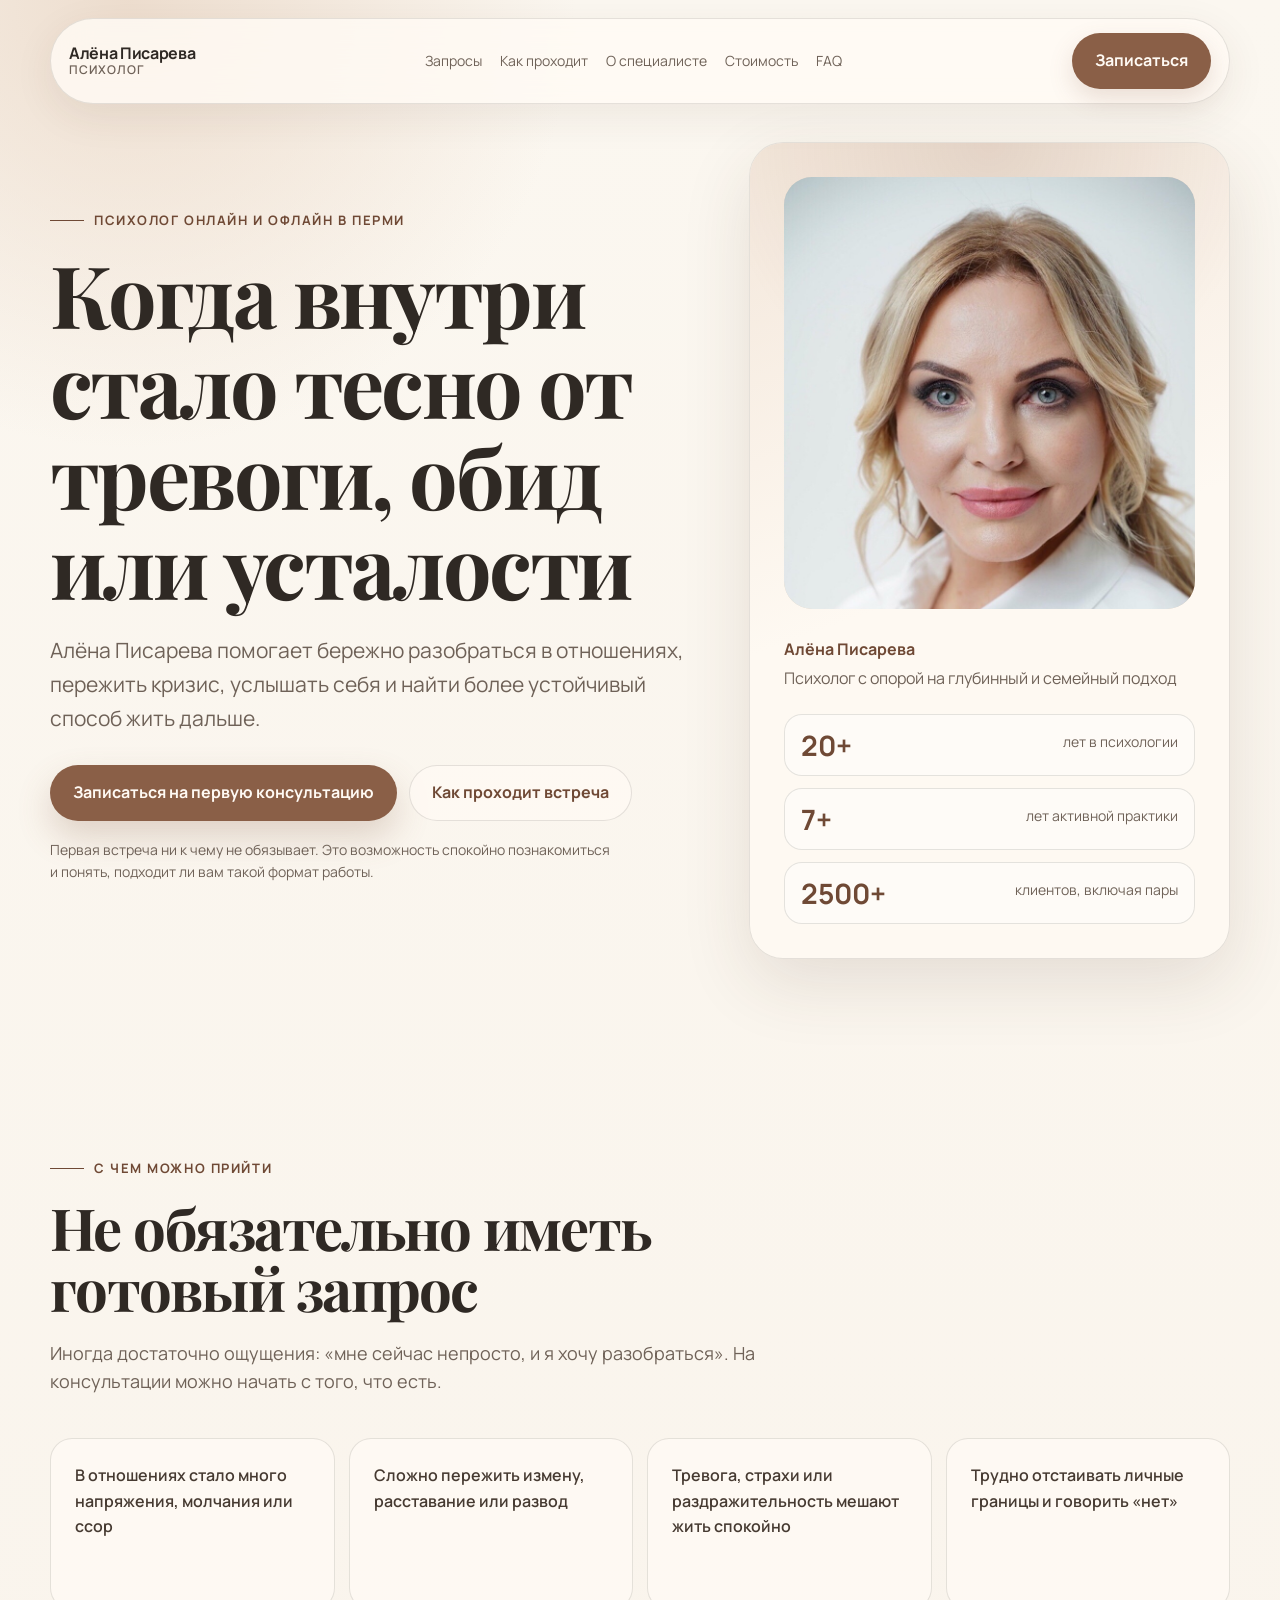
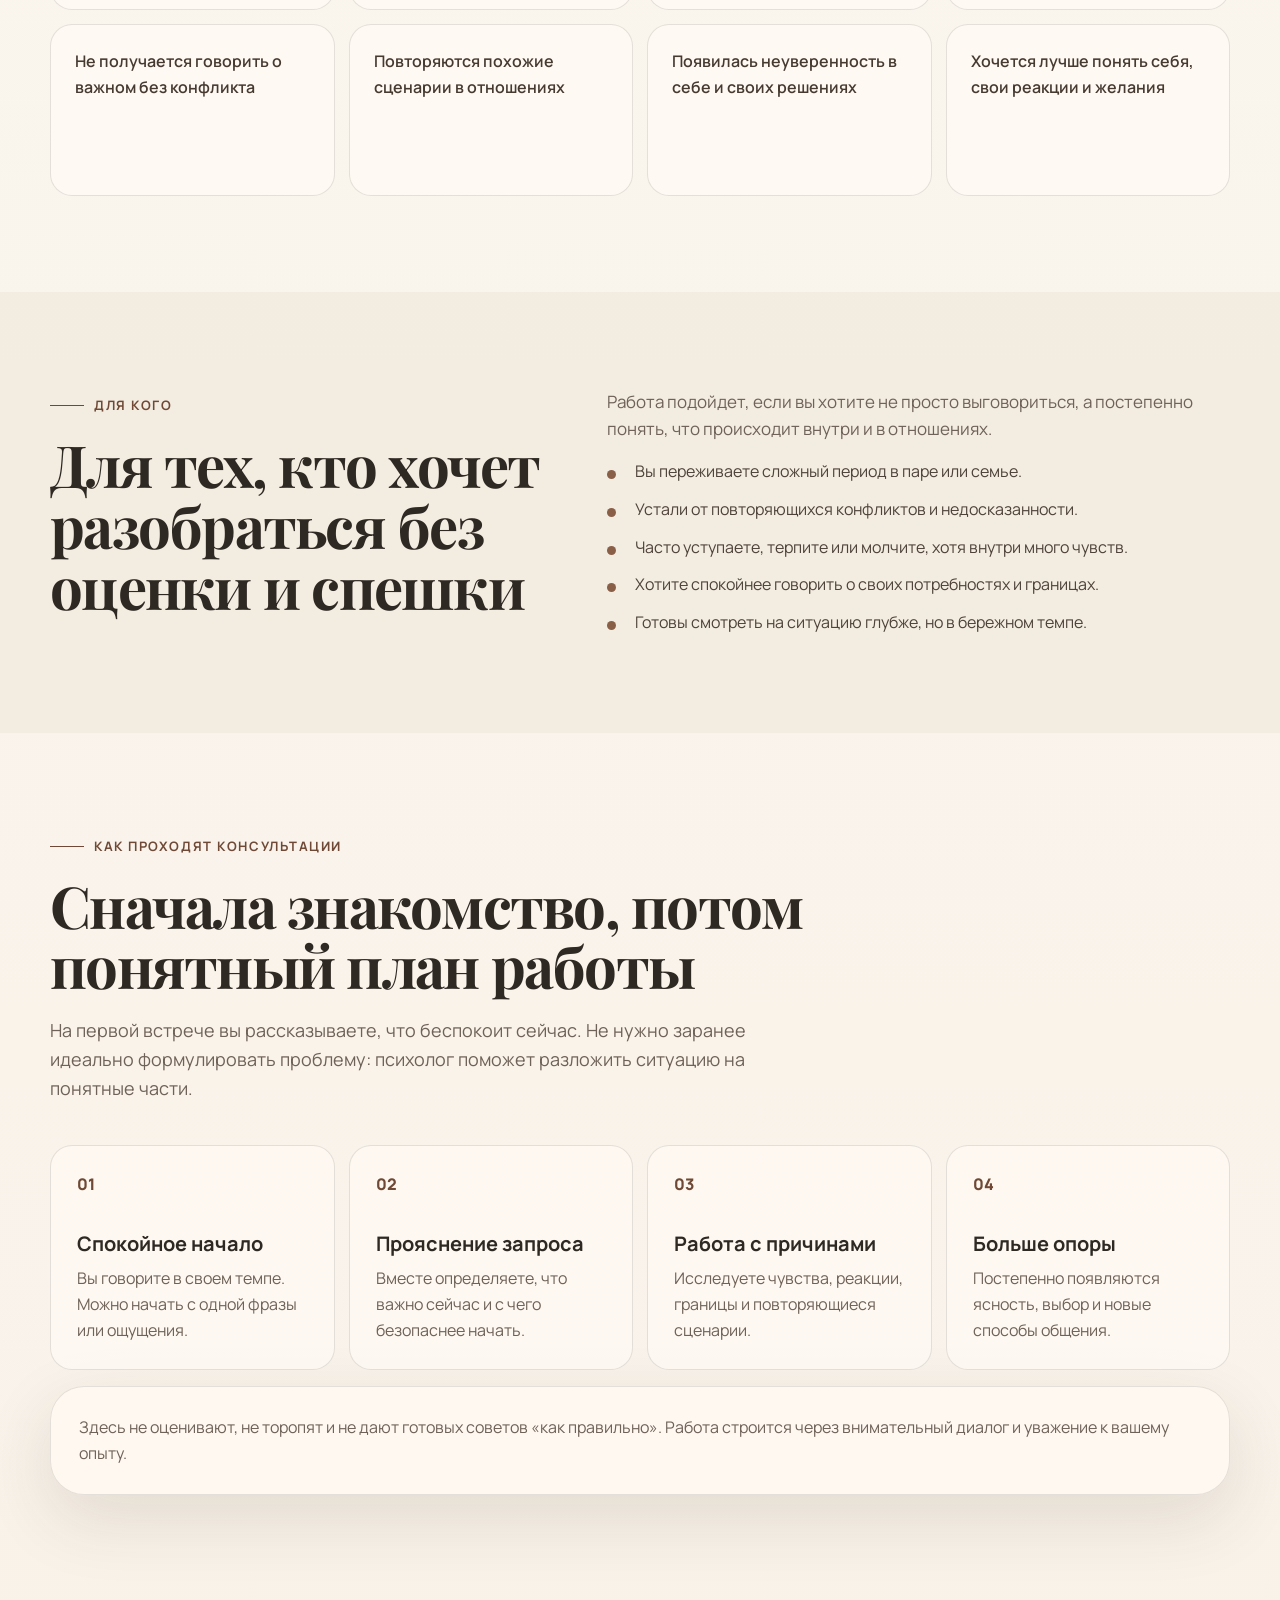
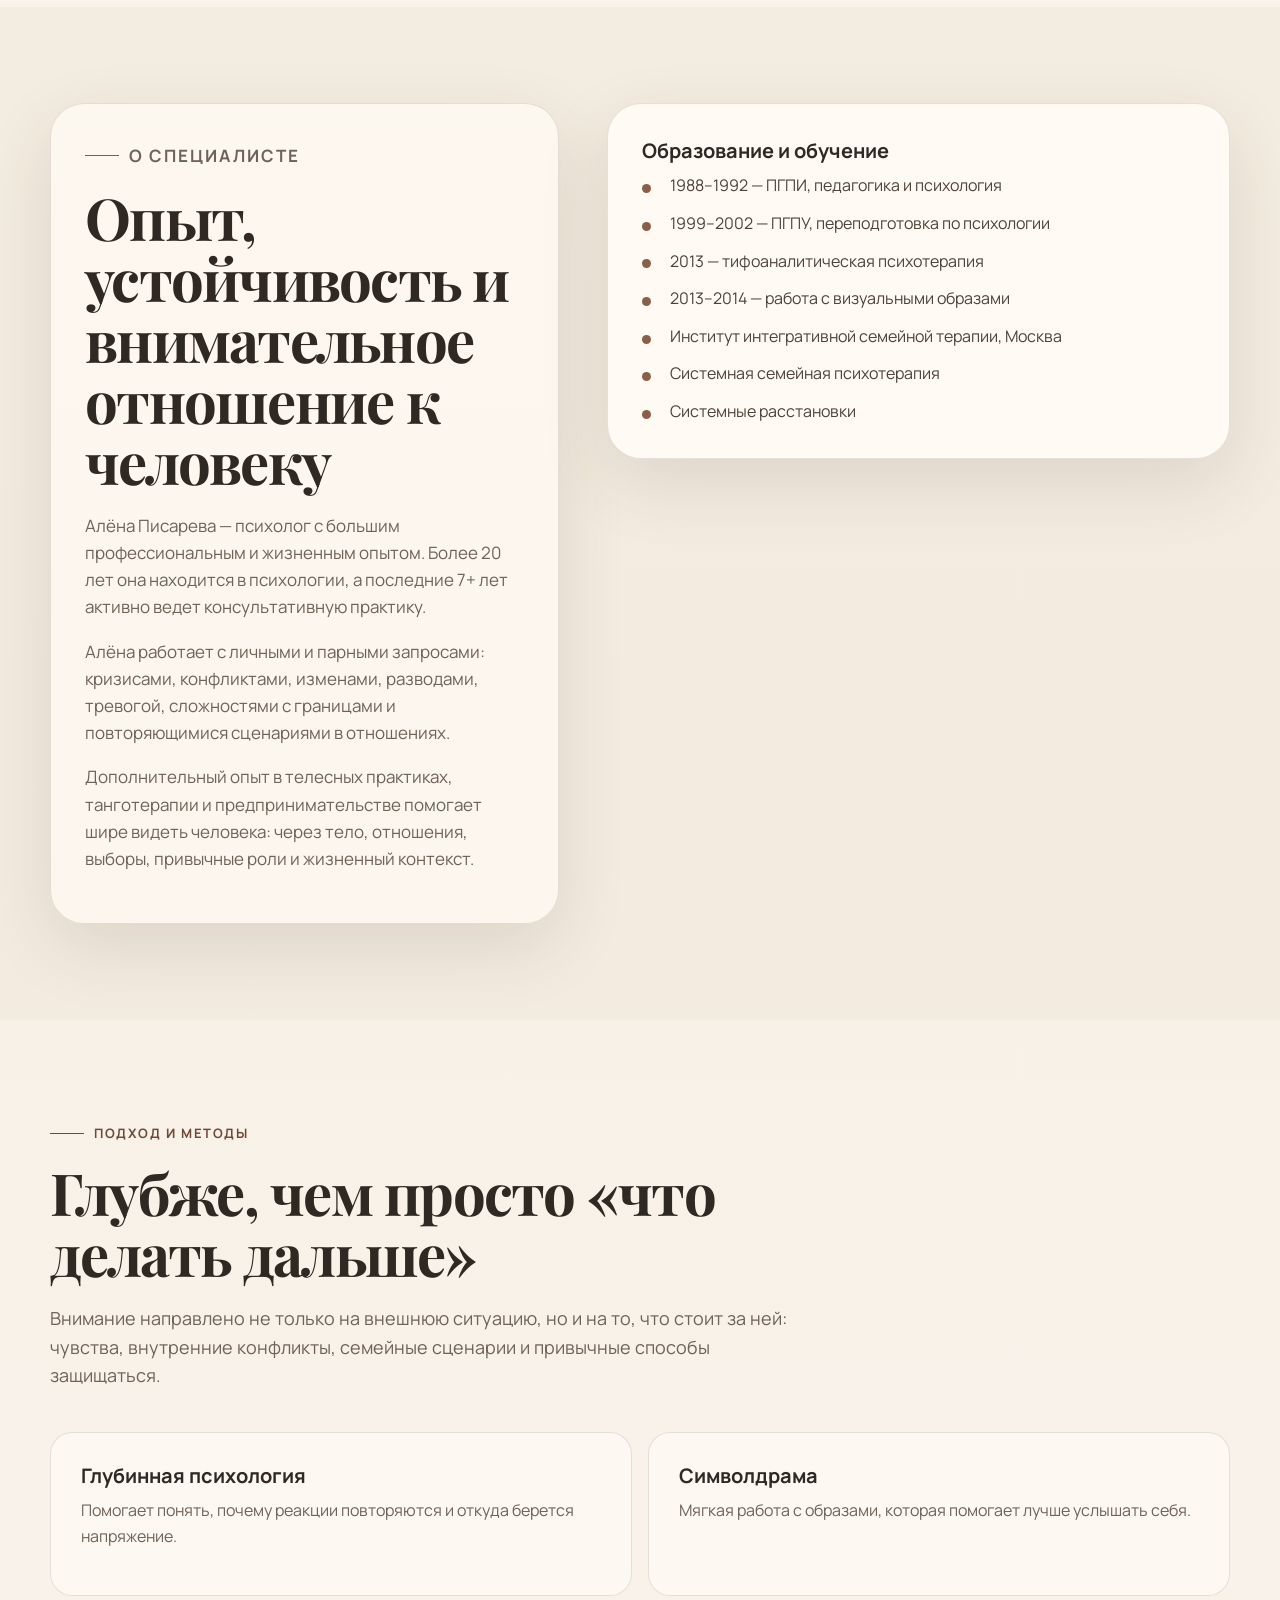
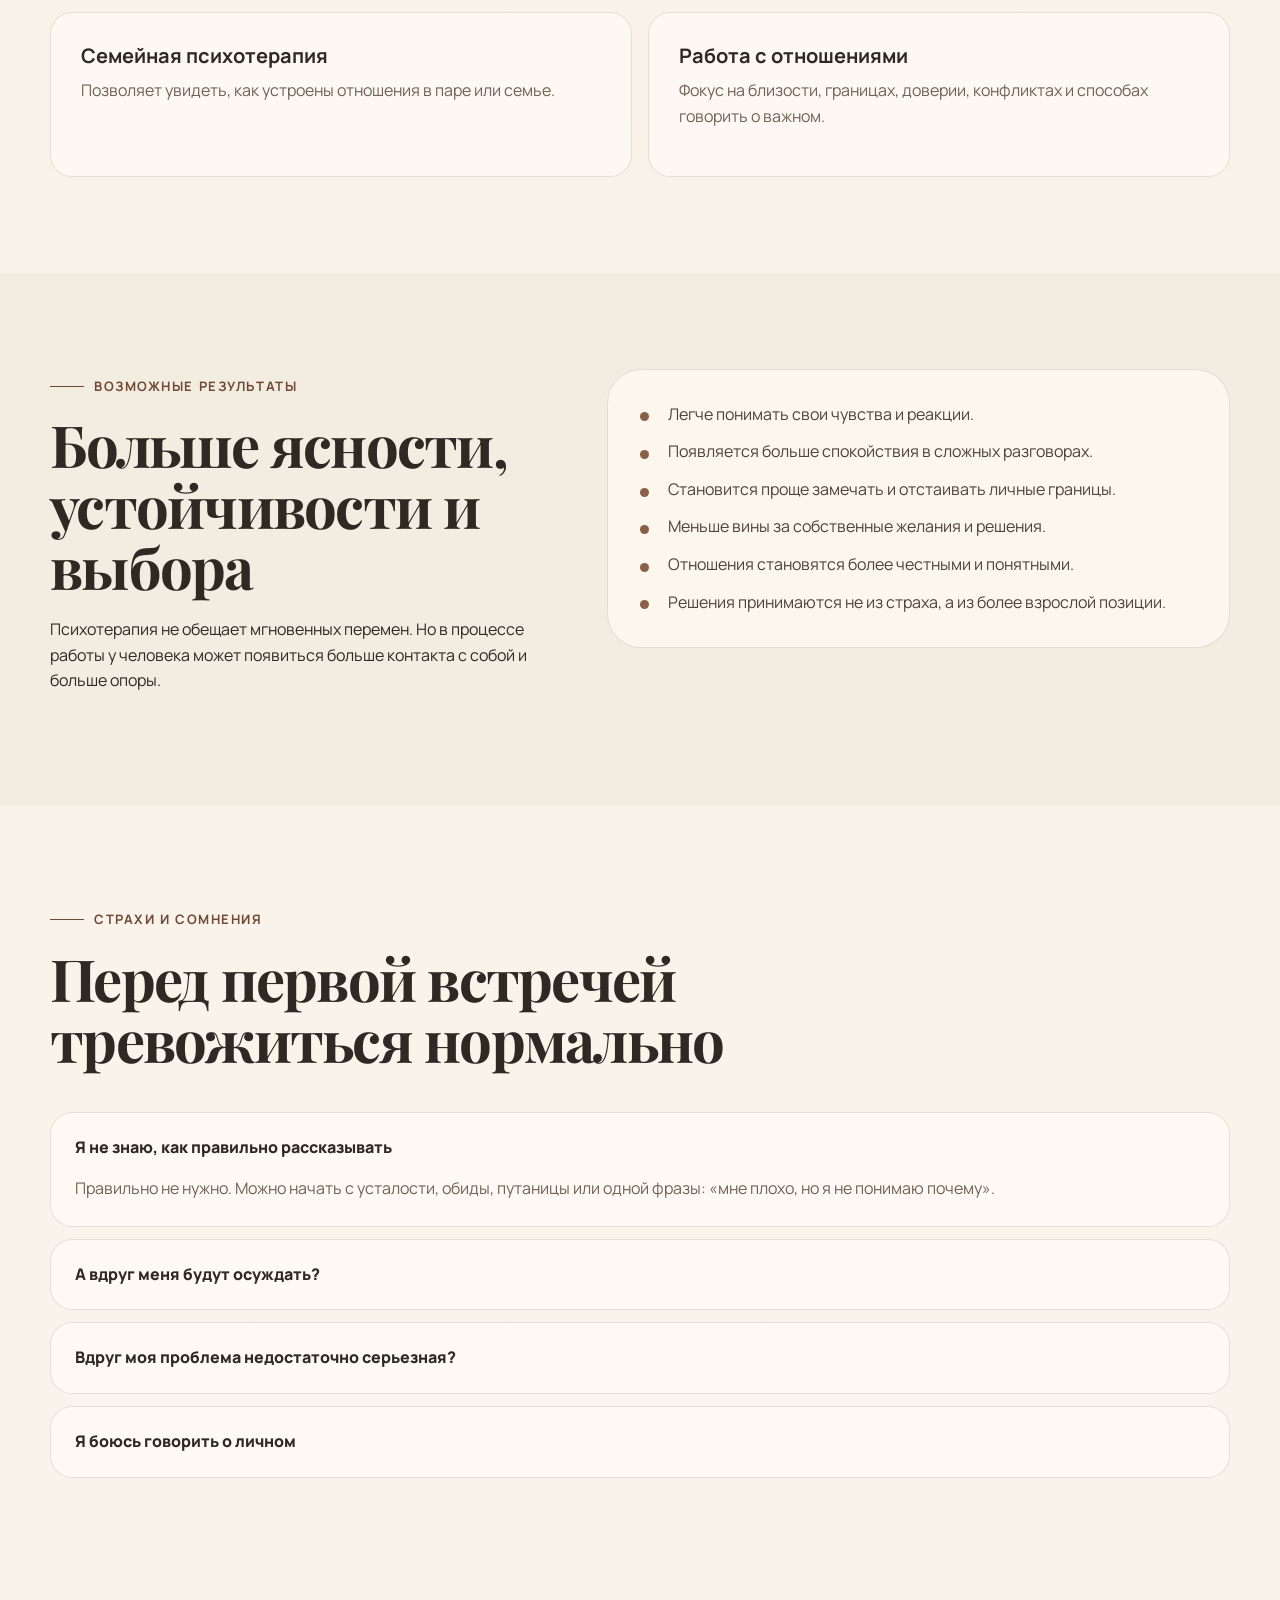
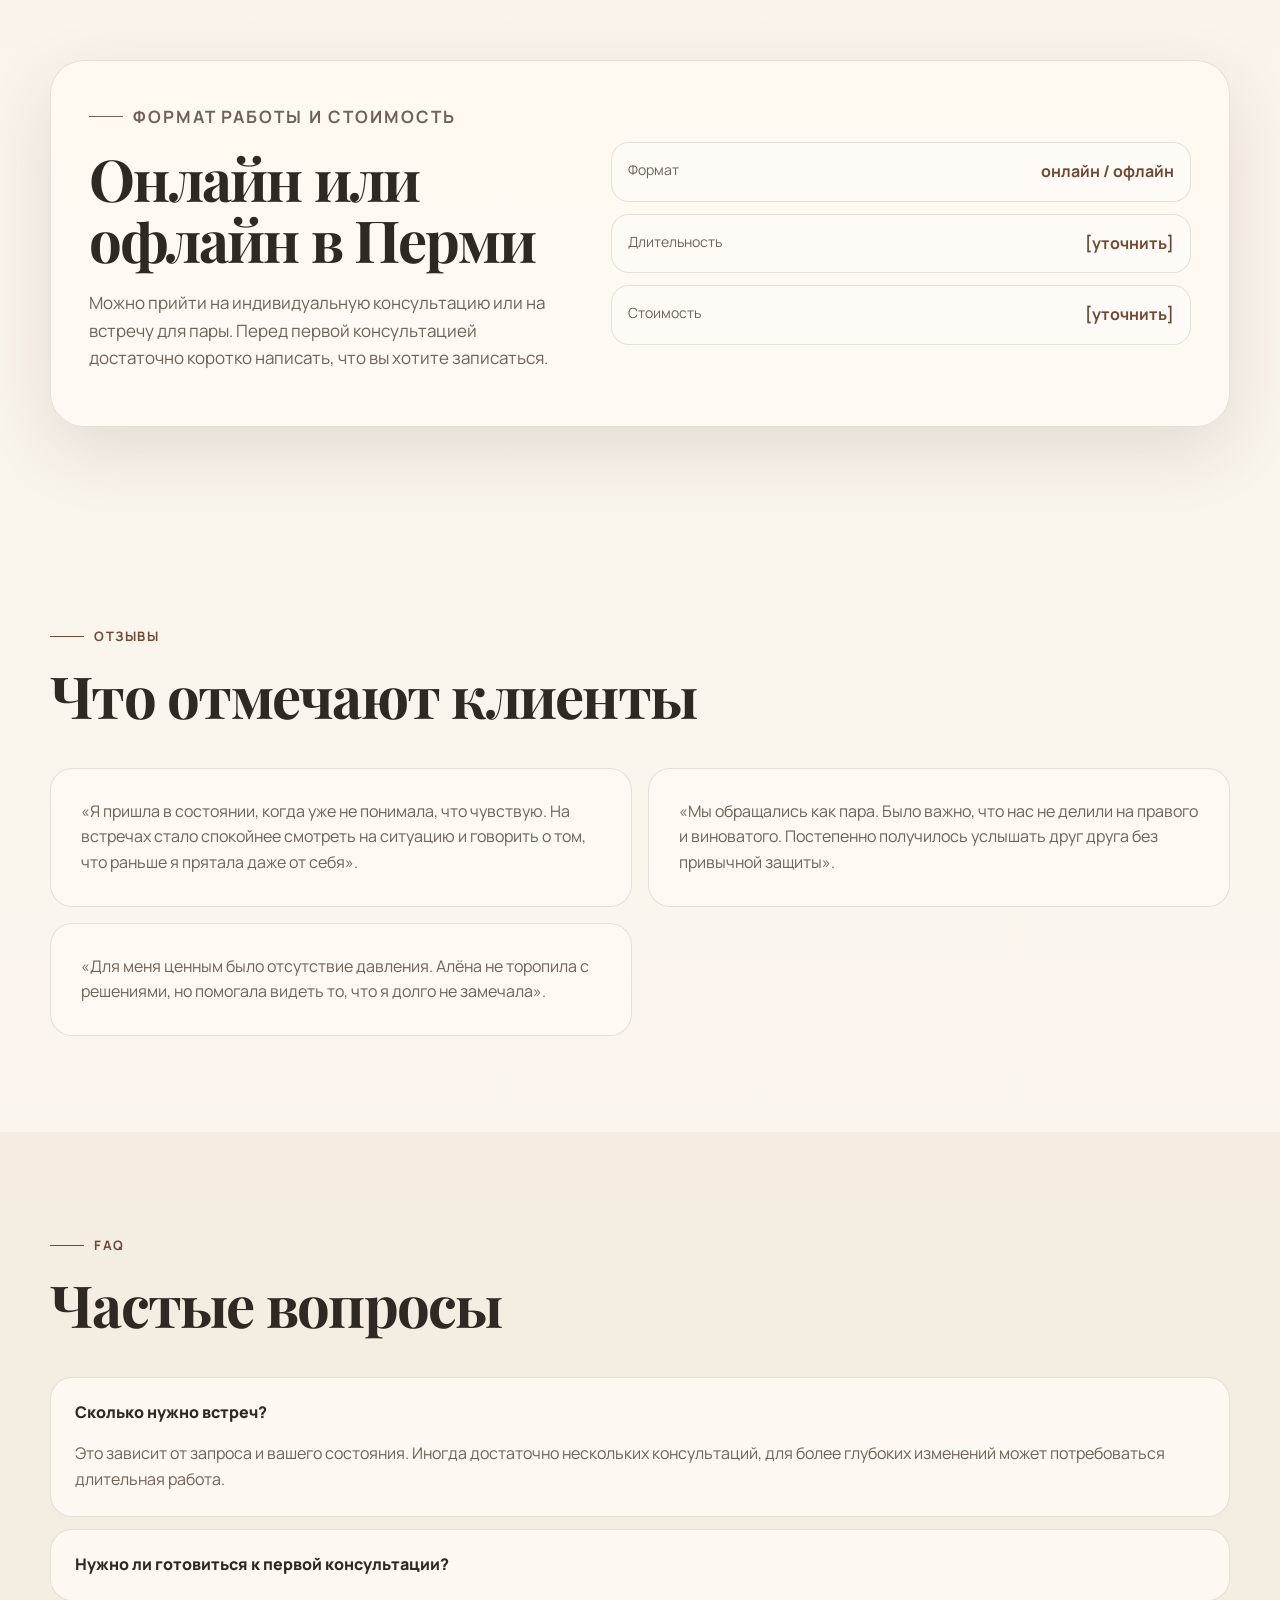
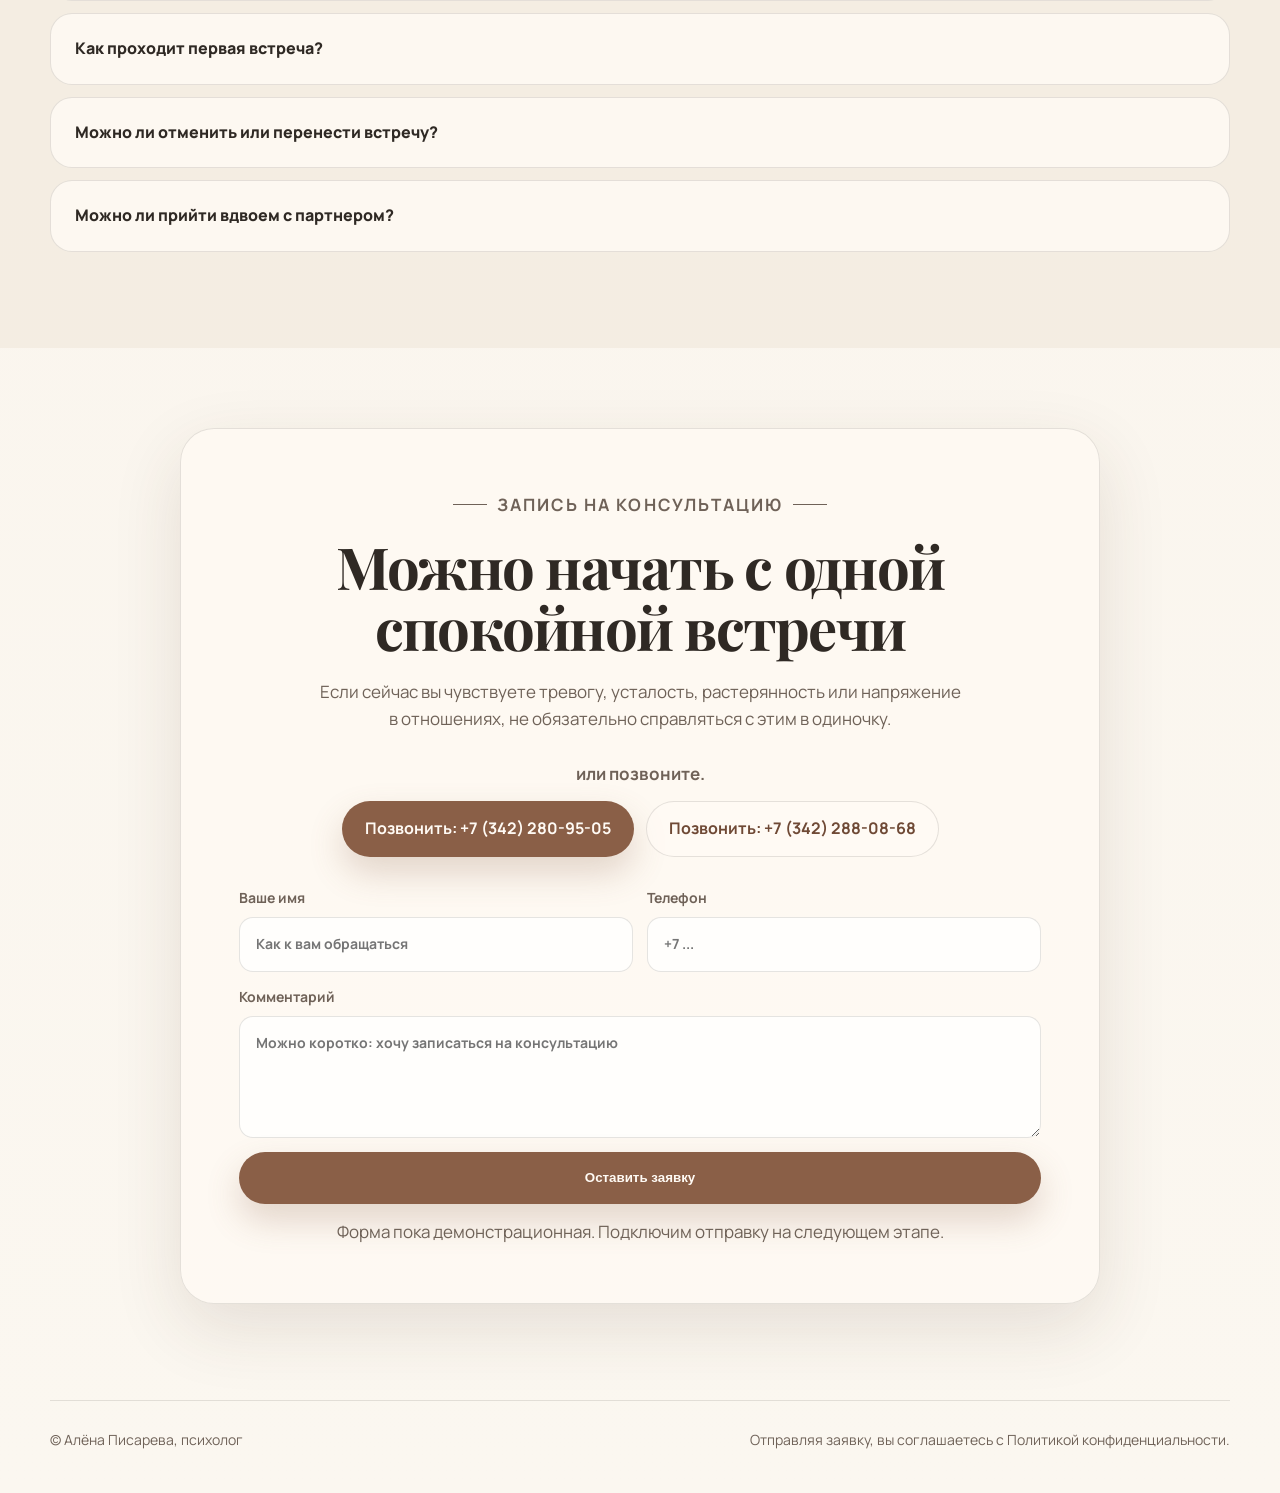
==== index.html @ 6ced77f7 "Вторая итерация сайта Добавлено фото, и скроллинг под хедером" ====
<!DOCTYPE html>
<html lang="ru">
<head>
  <meta charset="UTF-8" />
  <meta name="viewport" content="width=device-width, initial-scale=1.0" />
  <title>Психолог Алёна Писарева | Консультации онлайн и в Перми</title>
  <meta
    name="description"
    content="Психолог Алёна Писарева. Бережная работа с отношениями, тревогой, кризисами, границами и внутренними конфликтами. Онлайн и офлайн в Перми."
  />
  <link rel="preconnect" href="https://fonts.googleapis.com" />
  <link rel="preconnect" href="https://fonts.gstatic.com" crossorigin />
  <link
    href="https://fonts.googleapis.com/css2?family=Manrope:wght@400;500;600;700&family=Playfair+Display:wght@600;700&display=swap"
    rel="stylesheet"
  />
  <link rel="stylesheet" href="styles.css" />
</head>
<body>
  <header class="site-header">
    <a class="logo" href="#top" aria-label="На главный экран">
      <span>Алёна Писарева</span>
      <small>психолог</small>
    </a>
    <nav class="nav" aria-label="Основная навигация">
      <a href="#requests">Запросы</a>
      <a href="#process">Как проходит</a>
      <a href="#about">О специалисте</a>
      <a href="#price">Стоимость</a>
      <a href="#faq">FAQ</a>
    </nav>
    <a class="button header-cta" href="#contact">Записаться</a>
  </header>

  <main id="top">
    <section class="hero section">
      <div class="hero-content">
        <p class="eyebrow">Психолог онлайн и офлайн в Перми</p>
        <h1>Когда внутри стало тесно от тревоги, обид или усталости</h1>
        <p class="hero-text">
          Алёна Писарева помогает бережно разобраться в отношениях, пережить
          кризис, услышать себя и найти более устойчивый способ жить дальше.
        </p>
        <div class="hero-actions">
          <a class="button button-primary" href="#contact">Записаться на первую консультацию</a>
          <a class="button button-secondary" href="#process">Как проходит встреча</a>
        </div>
        <p class="note">
          Первая встреча ни к чему не обязывает. Это возможность спокойно
          познакомиться и понять, подходит ли вам такой формат работы.
        </p>
      </div>

      <aside class="hero-card" aria-label="Опыт специалиста">
        <div class="portrait">
          <img src="Психолог Алёна Писарева 2.jpg" alt="Психолог Алёна Писарева" />
        </div>
        <p class="card-label">Алёна Писарева</p>
        <p class="card-title">Психолог с опорой на глубинный и семейный подход</p>
        <div class="stats">
          <div>
            <strong>20+</strong>
            <span>лет в психологии</span>
          </div>
          <div>
            <strong>7+</strong>
            <span>лет активной практики</span>
          </div>
          <div>
            <strong>2500+</strong>
            <span>клиентов, включая пары</span>
          </div>
        </div>
      </aside>
    </section>

    <section class="section" id="requests">
      <div class="section-heading">
        <p class="eyebrow">С чем можно прийти</p>
        <h2>Не обязательно иметь готовый запрос</h2>
        <p>
          Иногда достаточно ощущения: «мне сейчас непросто, и я хочу
          разобраться». На консультации можно начать с того, что есть.
        </p>
      </div>
      <div class="cards-grid">
        <article class="card">В отношениях стало много напряжения, молчания или ссор</article>
        <article class="card">Сложно пережить измену, расставание или развод</article>
        <article class="card">Тревога, страхи или раздражительность мешают жить спокойно</article>
        <article class="card">Трудно отстаивать личные границы и говорить «нет»</article>
        <article class="card">Не получается говорить о важном без конфликта</article>
        <article class="card">Повторяются похожие сценарии в отношениях</article>
        <article class="card">Появилась неуверенность в себе и своих решениях</article>
        <article class="card">Хочется лучше понять себя, свои реакции и желания</article>
      </div>
    </section>

    <section class="section muted" id="for-whom">
      <div class="split">
        <div>
          <p class="eyebrow">Для кого</p>
          <h2>Для тех, кто хочет разобраться без оценки и спешки</h2>
        </div>
        <div class="text-block">
          <p>
            Работа подойдет, если вы хотите не просто выговориться, а постепенно
            понять, что происходит внутри и в отношениях.
          </p>
          <ul class="check-list">
            <li>Вы переживаете сложный период в паре или семье.</li>
            <li>Устали от повторяющихся конфликтов и недосказанности.</li>
            <li>Часто уступаете, терпите или молчите, хотя внутри много чувств.</li>
            <li>Хотите спокойнее говорить о своих потребностях и границах.</li>
            <li>Готовы смотреть на ситуацию глубже, но в бережном темпе.</li>
          </ul>
        </div>
      </div>
    </section>

    <section class="section" id="process">
      <div class="section-heading">
        <p class="eyebrow">Как проходят консультации</p>
        <h2>Сначала знакомство, потом понятный план работы</h2>
        <p>
          На первой встрече вы рассказываете, что беспокоит сейчас. Не нужно
          заранее идеально формулировать проблему: психолог поможет разложить
          ситуацию на понятные части.
        </p>
      </div>
      <div class="steps">
        <article class="step">
          <span>01</span>
          <h3>Спокойное начало</h3>
          <p>Вы говорите в своем темпе. Можно начать с одной фразы или ощущения.</p>
        </article>
        <article class="step">
          <span>02</span>
          <h3>Прояснение запроса</h3>
          <p>Вместе определяете, что важно сейчас и с чего безопаснее начать.</p>
        </article>
        <article class="step">
          <span>03</span>
          <h3>Работа с причинами</h3>
          <p>Исследуете чувства, реакции, границы и повторяющиеся сценарии.</p>
        </article>
        <article class="step">
          <span>04</span>
          <h3>Больше опоры</h3>
          <p>Постепенно появляются ясность, выбор и новые способы общения.</p>
        </article>
      </div>
      <p class="soft-panel">
        Здесь не оценивают, не торопят и не дают готовых советов «как правильно».
        Работа строится через внимательный диалог и уважение к вашему опыту.
      </p>
    </section>

    <section class="section muted" id="about">
      <div class="about-layout">
        <div class="about-card">
          <p class="eyebrow">О специалисте</p>
          <h2>Опыт, устойчивость и внимательное отношение к человеку</h2>
          <p>
            Алёна Писарева — психолог с большим профессиональным и жизненным
            опытом. Более 20 лет она находится в психологии, а последние 7+
            лет активно ведет консультативную практику.
          </p>
          <p>
            Алёна работает с личными и парными запросами: кризисами,
            конфликтами, изменами, разводами, тревогой, сложностями с границами
            и повторяющимися сценариями в отношениях.
          </p>
          <p>
            Дополнительный опыт в телесных практиках, танготерапии и
            предпринимательстве помогает шире видеть человека: через тело,
            отношения, выборы, привычные роли и жизненный контекст.
          </p>
        </div>
        <div class="education-card">
          <h3>Образование и обучение</h3>
          <ul>
            <li>1988–1992 — ПГПИ, педагогика и психология</li>
            <li>1999–2002 — ПГПУ, переподготовка по психологии</li>
            <li>2013 — тифоаналитическая психотерапия</li>
            <li>2013–2014 — работа с визуальными образами</li>
            <li>Институт интегративной семейной терапии, Москва</li>
            <li>Системная семейная психотерапия</li>
            <li>Системные расстановки</li>
          </ul>
        </div>
      </div>
    </section>

    <section class="section" id="methods">
      <div class="section-heading">
        <p class="eyebrow">Подход и методы</p>
        <h2>Глубже, чем просто «что делать дальше»</h2>
        <p>
          Внимание направлено не только на внешнюю ситуацию, но и на то, что
          стоит за ней: чувства, внутренние конфликты, семейные сценарии и
          привычные способы защищаться.
        </p>
      </div>
      <div class="method-grid">
        <article>
          <h3>Глубинная психология</h3>
          <p>Помогает понять, почему реакции повторяются и откуда берется напряжение.</p>
        </article>
        <article>
          <h3>Символдрама</h3>
          <p>Мягкая работа с образами, которая помогает лучше услышать себя.</p>
        </article>
        <article>
          <h3>Семейная психотерапия</h3>
          <p>Позволяет увидеть, как устроены отношения в паре или семье.</p>
        </article>
        <article>
          <h3>Работа с отношениями</h3>
          <p>Фокус на близости, границах, доверии, конфликтах и способах говорить о важном.</p>
        </article>
      </div>
    </section>

    <section class="section muted" id="results">
      <div class="split">
        <div>
          <p class="eyebrow">Возможные результаты</p>
          <h2>Больше ясности, устойчивости и выбора</h2>
          <p>
            Психотерапия не обещает мгновенных перемен. Но в процессе работы
            у человека может появиться больше контакта с собой и больше опоры.
          </p>
        </div>
        <ul class="result-list">
          <li>Легче понимать свои чувства и реакции.</li>
          <li>Появляется больше спокойствия в сложных разговорах.</li>
          <li>Становится проще замечать и отстаивать личные границы.</li>
          <li>Меньше вины за собственные желания и решения.</li>
          <li>Отношения становятся более честными и понятными.</li>
          <li>Решения принимаются не из страха, а из более взрослой позиции.</li>
        </ul>
      </div>
    </section>

    <section class="section" id="doubts">
      <div class="section-heading">
        <p class="eyebrow">Страхи и сомнения</p>
        <h2>Перед первой встречей тревожиться нормально</h2>
      </div>
      <div class="accordion-list">
        <details open>
          <summary>Я не знаю, как правильно рассказывать</summary>
          <p>Правильно не нужно. Можно начать с усталости, обиды, путаницы или одной фразы: «мне плохо, но я не понимаю почему».</p>
        </details>
        <details>
          <summary>А вдруг меня будут осуждать?</summary>
          <p>Задача психолога — не оценивать, а помогать разобраться. Встреча строится в уважительном и бережном диалоге.</p>
        </details>
        <details>
          <summary>Вдруг моя проблема недостаточно серьезная?</summary>
          <p>Если вам тяжело, этого уже достаточно, чтобы обратиться за поддержкой.</p>
        </details>
        <details>
          <summary>Я боюсь говорить о личном</summary>
          <p>Вы сами выбираете темп и глубину разговора. Не нужно сразу раскрывать все.</p>
        </details>
      </div>
    </section>

    <section class="section price-section" id="price">
      <div class="price-card">
        <div>
          <p class="eyebrow">Формат работы и стоимость</p>
          <h2>Онлайн или офлайн в Перми</h2>
          <p>
            Можно прийти на индивидуальную консультацию или на встречу для пары.
            Перед первой консультацией достаточно коротко написать, что вы хотите
            записаться.
          </p>
        </div>
        <div class="price-info">
          <div>
            <span>Формат</span>
            <strong>онлайн / офлайн</strong>
          </div>
          <div>
            <span>Длительность</span>
            <strong>[уточнить]</strong>
          </div>
          <div>
            <span>Стоимость</span>
            <strong>[уточнить]</strong>
          </div>
        </div>
      </div>
    </section>

    <section class="section" id="reviews">
      <div class="section-heading">
        <p class="eyebrow">Отзывы</p>
        <h2>Что отмечают клиенты</h2>
      </div>
      <div class="reviews-grid">
        <blockquote>
          «Я пришла в состоянии, когда уже не понимала, что чувствую. На встречах стало спокойнее смотреть на ситуацию и говорить о том, что раньше я прятала даже от себя».
        </blockquote>
        <blockquote>
          «Мы обращались как пара. Было важно, что нас не делили на правого и виноватого. Постепенно получилось услышать друг друга без привычной защиты».
        </blockquote>
        <blockquote>
          «Для меня ценным было отсутствие давления. Алёна не торопила с решениями, но помогала видеть то, что я долго не замечала».
        </blockquote>
      </div>
    </section>

    <section class="section muted" id="faq">
      <div class="section-heading">
        <p class="eyebrow">FAQ</p>
        <h2>Частые вопросы</h2>
      </div>
      <div class="accordion-list">
        <details open>
          <summary>Сколько нужно встреч?</summary>
          <p>Это зависит от запроса и вашего состояния. Иногда достаточно нескольких консультаций, для более глубоких изменений может потребоваться длительная работа.</p>
        </details>
        <details>
          <summary>Нужно ли готовиться к первой консультации?</summary>
          <p>Нет. Можно прийти без четкого плана. Если хочется, заранее запишите, что вас беспокоит и какой вопрос кажется самым важным.</p>
        </details>
        <details>
          <summary>Как проходит первая встреча?</summary>
          <p>Вы знакомитесь со специалистом, рассказываете о ситуации, задаете вопросы и вместе определяете возможное направление работы.</p>
        </details>
        <details>
          <summary>Можно ли отменить или перенести встречу?</summary>
          <p>Да, условия переноса лучше уточнить при записи.</p>
        </details>
        <details>
          <summary>Можно ли прийти вдвоем с партнером?</summary>
          <p>Да, Алёна работает с парами, в том числе с кризисами, конфликтами, изменами и сложными периодами в отношениях.</p>
        </details>
      </div>
    </section>

    <section class="section final-section" id="contact">
      <div class="final-card">
        <p class="eyebrow">Запись на консультацию</p>
        <h2>Можно начать с одной спокойной встречи</h2>
        <p>
          Если сейчас вы чувствуете тревогу, усталость, растерянность или
          напряжение в отношениях, не обязательно справляться с этим в одиночку.
        </p>
        <p class="contact-call-text">или позвоните.</p>
        <div class="contact-actions">
          <a class="button button-primary" href="tel:+73422809505">Позвонить: +7 (342) 280-95-05</a>
          <a class="button button-secondary" href="tel:+73422880868">Позвонить: +7 (342) 288-08-68</a>
        </div>
        <form class="lead-form" action="#" method="post">
          <label>
            Ваше имя
            <input type="text" name="name" placeholder="Как к вам обращаться" />
          </label>
          <label>
            Телефон
            <input type="tel" name="phone" placeholder="+7 ..." />
          </label>
          <label>
            Комментарий
            <textarea name="message" rows="4" placeholder="Можно коротко: хочу записаться на консультацию"></textarea>
          </label>
          <button class="button button-primary" type="submit">Оставить заявку</button>
          <p class="form-note">Форма пока демонстрационная. Подключим отправку на следующем этапе.</p>
        </form>
      </div>
    </section>
  </main>

  <footer class="footer">
    <p>© Алёна Писарева, психолог</p>
    <p>Отправляя заявку, вы соглашаетесь с Политикой конфиденциальности.</p>
  </footer>
</body>
</html>
---- styles.css ----
:root {
  --bg: #fbf7f0;
  --bg-soft: #f1e8dc;
  --text: #2f2924;
  --muted: #6f6258;
  --accent: #8a5f47;
  --accent-dark: #6f4935;
  --accent-soft: #ead7c6;
  --card: #fffaf4;
  --line: rgba(47, 41, 36, 0.12);
  --shadow: 0 24px 70px rgba(71, 48, 32, 0.12);
  --radius-lg: 34px;
  --radius-md: 22px;
  --radius-sm: 14px;
}

* {
  box-sizing: border-box;
}

html {
  scroll-behavior: smooth;
  scroll-padding-top: 116px;
}

body {
  margin: 0;
  color: var(--text);
  background:
    radial-gradient(circle at 10% 0%, rgba(234, 215, 198, 0.8), transparent 28rem),
    linear-gradient(180deg, #fbf7f0 0%, #f8f1e8 42%, #fbf7f0 100%);
  font-family: "Manrope", Arial, sans-serif;
  line-height: 1.6;
}

main {
  padding-top: 108px;
}

a {
  color: inherit;
  text-decoration: none;
}

p,
h1,
h2,
h3 {
  margin-top: 0;
}

h1,
h2 {
  font-family: "Playfair Display", Georgia, serif;
  line-height: 1.05;
  letter-spacing: -0.03em;
}

h1 {
  max-width: 760px;
  margin-bottom: 24px;
  font-size: clamp(44px, 7vw, 86px);
}

h2 {
  margin-bottom: 20px;
  font-size: clamp(34px, 4.8vw, 58px);
}

h3 {
  margin-bottom: 10px;
  font-size: 20px;
  line-height: 1.25;
}

ul {
  margin: 0;
  padding: 0;
}

.site-header {
  position: fixed;
  top: 18px;
  left: 50%;
  transform: translateX(-50%);
  z-index: 20;
  display: flex;
  align-items: center;
  justify-content: space-between;
  gap: 24px;
  width: min(1180px, calc(100% - 40px));
  padding: 14px 18px;
  border: 1px solid var(--line);
  border-radius: 999px;
  background: rgba(255, 250, 244, 0.82);
  box-shadow: 0 12px 40px rgba(71, 48, 32, 0.08);
  backdrop-filter: blur(18px);
}

.logo {
  display: grid;
  gap: 2px;
  font-weight: 700;
  line-height: 1.05;
  letter-spacing: -0.02em;
}

.logo small {
  color: var(--muted);
  font-size: 12px;
  font-weight: 600;
  letter-spacing: 0.08em;
  text-transform: uppercase;
}

.nav {
  display: flex;
  align-items: center;
  gap: 18px;
  color: var(--muted);
  font-size: 14px;
}

.nav a,
.header-phone {
  transition: color 0.2s ease;
}

.nav a:hover,
.header-phone:hover {
  color: var(--accent-dark);
}

.header-phone {
  color: var(--accent-dark);
  font-weight: 700;
  white-space: nowrap;
}

.header-cta {
  min-height: 44px;
  padding: 10px 18px;
  color: #fffaf4;
  background: var(--accent);
  box-shadow: 0 10px 24px rgba(138, 95, 71, 0.18);
  white-space: nowrap;
}

.header-cta:hover {
  background: var(--accent-dark);
}

.section {
  width: min(1180px, calc(100% - 40px));
  margin: 0 auto;
  padding: 96px 0;
}

.hero {
  display: grid;
  grid-template-columns: minmax(0, 1.15fr) minmax(320px, 0.85fr);
  align-items: center;
  gap: 48px;
  min-height: calc(100svh - 108px);
  padding-top: 34px;
}

.eyebrow {
  display: inline-flex;
  align-items: center;
  gap: 10px;
  margin-bottom: 18px;
  color: var(--accent-dark);
  font-size: 13px;
  font-weight: 700;
  letter-spacing: 0.12em;
  text-transform: uppercase;
}

.eyebrow::before {
  content: "";
  width: 34px;
  height: 1px;
  background: currentColor;
}

.hero-text {
  max-width: 660px;
  margin-bottom: 30px;
  color: var(--muted);
  font-size: 21px;
}

.hero-actions,
.contact-actions {
  display: flex;
  flex-wrap: wrap;
  gap: 12px;
  margin-bottom: 18px;
}

.button {
  display: inline-flex;
  align-items: center;
  justify-content: center;
  min-height: 52px;
  padding: 14px 22px;
  border: 1px solid transparent;
  border-radius: 999px;
  font-weight: 700;
  transition: transform 0.2s ease, box-shadow 0.2s ease, background 0.2s ease;
}

.button:hover {
  transform: translateY(-2px);
}

.button-primary {
  color: #fffaf4;
  background: var(--accent);
  box-shadow: 0 16px 34px rgba(138, 95, 71, 0.24);
}

.button-primary:hover {
  background: var(--accent-dark);
}

.button-secondary {
  color: var(--accent-dark);
  border-color: var(--line);
  background: rgba(255, 250, 244, 0.72);
}

.note {
  max-width: 560px;
  color: var(--muted);
  font-size: 14px;
}

.hero-card,
.about-card,
.education-card,
.price-card,
.final-card,
.soft-panel {
  border: 1px solid var(--line);
  border-radius: var(--radius-lg);
  background: rgba(255, 250, 244, 0.76);
  box-shadow: var(--shadow);
}

.hero-card {
  position: relative;
  overflow: hidden;
  padding: 34px;
}

.hero-card::before {
  content: "";
  position: absolute;
  inset: 0;
  background:
    radial-gradient(circle at 50% 0%, rgba(138, 95, 71, 0.16), transparent 17rem),
    linear-gradient(160deg, rgba(234, 215, 198, 0.55), transparent 52%);
  pointer-events: none;
}

.hero-card > * {
  position: relative;
}

.portrait {
  width: 100%;
  aspect-ratio: 1 / 1.05;
  margin-bottom: 28px;
  border-radius: 28px;
  overflow: hidden;
  background: var(--accent-soft);
}

.portrait img {
  display: block;
  width: 100%;
  height: 100%;
  object-fit: cover;
  object-position: center top;
}

.card-label {
  margin-bottom: 4px;
  color: var(--accent-dark);
  font-weight: 700;
}

.card-title {
  margin-bottom: 22px;
  color: var(--muted);
}

.stats {
  display: grid;
  gap: 12px;
}

.stats div,
.price-info div {
  display: flex;
  justify-content: space-between;
  gap: 16px;
  padding: 16px;
  border: 1px solid var(--line);
  border-radius: 18px;
  background: rgba(255, 255, 255, 0.42);
}

.stats strong {
  color: var(--accent-dark);
  font-size: 28px;
  line-height: 1;
}

.stats span,
.price-info span {
  color: var(--muted);
  font-size: 14px;
}

.section-heading {
  max-width: 760px;
  margin-bottom: 42px;
}

.section-heading p:not(.eyebrow) {
  color: var(--muted);
  font-size: 18px;
}

.cards-grid {
  display: grid;
  grid-template-columns: repeat(4, 1fr);
  gap: 14px;
}

.card {
  min-height: 172px;
  padding: 24px;
  border: 1px solid var(--line);
  border-radius: var(--radius-md);
  background: rgba(255, 250, 244, 0.8);
  color: #463a31;
  font-weight: 600;
}

.muted {
  width: 100%;
  padding-right: max(20px, calc((100% - 1180px) / 2));
  padding-left: max(20px, calc((100% - 1180px) / 2));
  background: rgba(241, 232, 220, 0.62);
}

.split,
.about-layout,
.price-card {
  display: grid;
  grid-template-columns: 0.9fr 1.1fr;
  gap: 48px;
  align-items: start;
}

.text-block p,
.about-card p,
.price-card p,
.final-card p {
  color: var(--muted);
  font-size: 17px;
}

.check-list,
.result-list,
.education-card ul {
  display: grid;
  gap: 12px;
  list-style: none;
}

.check-list li,
.result-list li,
.education-card li {
  position: relative;
  padding-left: 28px;
  color: #4e433a;
}

.check-list li::before,
.result-list li::before,
.education-card li::before {
  content: "";
  position: absolute;
  top: 0.68em;
  left: 0;
  width: 9px;
  height: 9px;
  border-radius: 50%;
  background: var(--accent);
}

.steps {
  display: grid;
  grid-template-columns: repeat(4, 1fr);
  gap: 14px;
}

.step {
  padding: 26px;
  border: 1px solid var(--line);
  border-radius: var(--radius-md);
  background: rgba(255, 250, 244, 0.72);
}

.step span {
  display: inline-block;
  margin-bottom: 34px;
  color: var(--accent-dark);
  font-weight: 800;
}

.step p {
  margin-bottom: 0;
  color: var(--muted);
}

.soft-panel {
  margin-top: 16px;
  padding: 28px;
  color: var(--muted);
}

.about-card,
.education-card {
  padding: 34px;
}

.education-card {
  background: #fffaf4;
}

.method-grid,
.reviews-grid {
  display: grid;
  grid-template-columns: repeat(2, 1fr);
  gap: 16px;
}

.method-grid article,
.reviews-grid blockquote {
  margin: 0;
  padding: 30px;
  border: 1px solid var(--line);
  border-radius: var(--radius-md);
  background: rgba(255, 250, 244, 0.75);
}

.method-grid p,
.reviews-grid blockquote {
  color: var(--muted);
}

.result-list {
  padding: 32px;
  border: 1px solid var(--line);
  border-radius: var(--radius-lg);
  background: rgba(255, 250, 244, 0.66);
}

.accordion-list {
  display: grid;
  gap: 12px;
}

details {
  border: 1px solid var(--line);
  border-radius: var(--radius-md);
  background: rgba(255, 250, 244, 0.82);
}

summary {
  cursor: pointer;
  padding: 22px 24px;
  font-weight: 800;
  list-style: none;
}

summary::-webkit-details-marker {
  display: none;
}

details p {
  margin: -6px 24px 24px;
  color: var(--muted);
}

.price-section {
  padding-top: 86px;
}

.price-card {
  padding: 38px;
  align-items: center;
}

.price-info {
  display: grid;
  gap: 12px;
}

.price-info strong {
  color: var(--accent-dark);
}

.final-section {
  padding-top: 80px;
}

.final-card {
  max-width: 920px;
  margin: 0 auto;
  padding: clamp(32px, 5vw, 58px);
  text-align: center;
}

.final-card .eyebrow {
  justify-content: center;
}

.final-card .eyebrow::after {
  content: "";
  width: 34px;
  height: 1px;
  background: currentColor;
}

.final-card h2,
.final-card p {
  margin-right: auto;
  margin-left: auto;
}

.final-card p {
  max-width: 650px;
}

.contact-actions {
  justify-content: center;
  margin: 14px 0 30px;
}

.contact-call-text {
  margin-top: 28px;
  margin-bottom: 0;
  color: var(--accent-dark);
  font-weight: 700;
}

.lead-form {
  display: grid;
  grid-template-columns: repeat(2, 1fr);
  gap: 14px;
  margin-top: 26px;
  text-align: left;
}

.lead-form label {
  display: grid;
  gap: 8px;
  color: var(--muted);
  font-size: 14px;
  font-weight: 700;
}

.lead-form label:nth-child(3),
.lead-form button,
.form-note {
  grid-column: 1 / -1;
}

input,
textarea {
  width: 100%;
  border: 1px solid var(--line);
  border-radius: var(--radius-sm);
  padding: 15px 16px;
  color: var(--text);
  background: rgba(255, 255, 255, 0.72);
  font: inherit;
  outline: none;
}

input:focus,
textarea:focus {
  border-color: rgba(138, 95, 71, 0.55);
  box-shadow: 0 0 0 4px rgba(138, 95, 71, 0.1);
}

textarea {
  resize: vertical;
}

.lead-form button {
  width: 100%;
  cursor: pointer;
}

.form-note {
  margin: 0;
  text-align: center;
  font-size: 13px;
}

.footer {
  display: flex;
  justify-content: space-between;
  gap: 20px;
  width: min(1180px, calc(100% - 40px));
  margin: 0 auto;
  padding: 28px 0 42px;
  border-top: 1px solid var(--line);
  color: var(--muted);
  font-size: 14px;
}

.footer p {
  margin: 0;
}

@media (max-width: 980px) {
  .nav {
    display: none;
  }

  .hero,
  .split,
  .about-layout,
  .price-card {
    grid-template-columns: 1fr;
  }

  .hero {
    min-height: auto;
  }

  .cards-grid,
  .steps {
    grid-template-columns: repeat(2, 1fr);
  }
}

@media (max-width: 680px) {
  html {
    scroll-padding-top: 104px;
  }

  main {
    padding-top: 96px;
  }

  .site-header {
    width: min(100% - 24px, 1180px);
    top: 12px;
    gap: 12px;
    padding: 12px;
  }

  .header-phone {
    display: none;
  }

  .header-cta {
    min-height: 40px;
    padding: 9px 14px;
  }

  .section {
    width: min(100% - 24px, 1180px);
    padding: 64px 0;
  }

  .muted {
    width: 100%;
    padding-right: 12px;
    padding-left: 12px;
  }

  .hero {
    padding-top: 24px;
    gap: 28px;
  }

  .hero-text {
    font-size: 18px;
  }

  .hero-actions,
  .contact-actions,
  .lead-form {
    display: grid;
    grid-template-columns: 1fr;
  }

  .button {
    width: 100%;
  }

  .hero-card,
  .about-card,
  .education-card,
  .price-card,
  .final-card {
    padding: 24px;
    border-radius: 24px;
  }

  .cards-grid,
  .steps,
  .method-grid,
  .reviews-grid {
    grid-template-columns: 1fr;
  }

  .card {
    min-height: auto;
  }

  .lead-form label,
  .lead-form label:nth-child(3),
  .lead-form button,
  .form-note {
    grid-column: auto;
  }

  .footer {
    display: grid;
    width: min(100% - 24px, 1180px);
  }
}
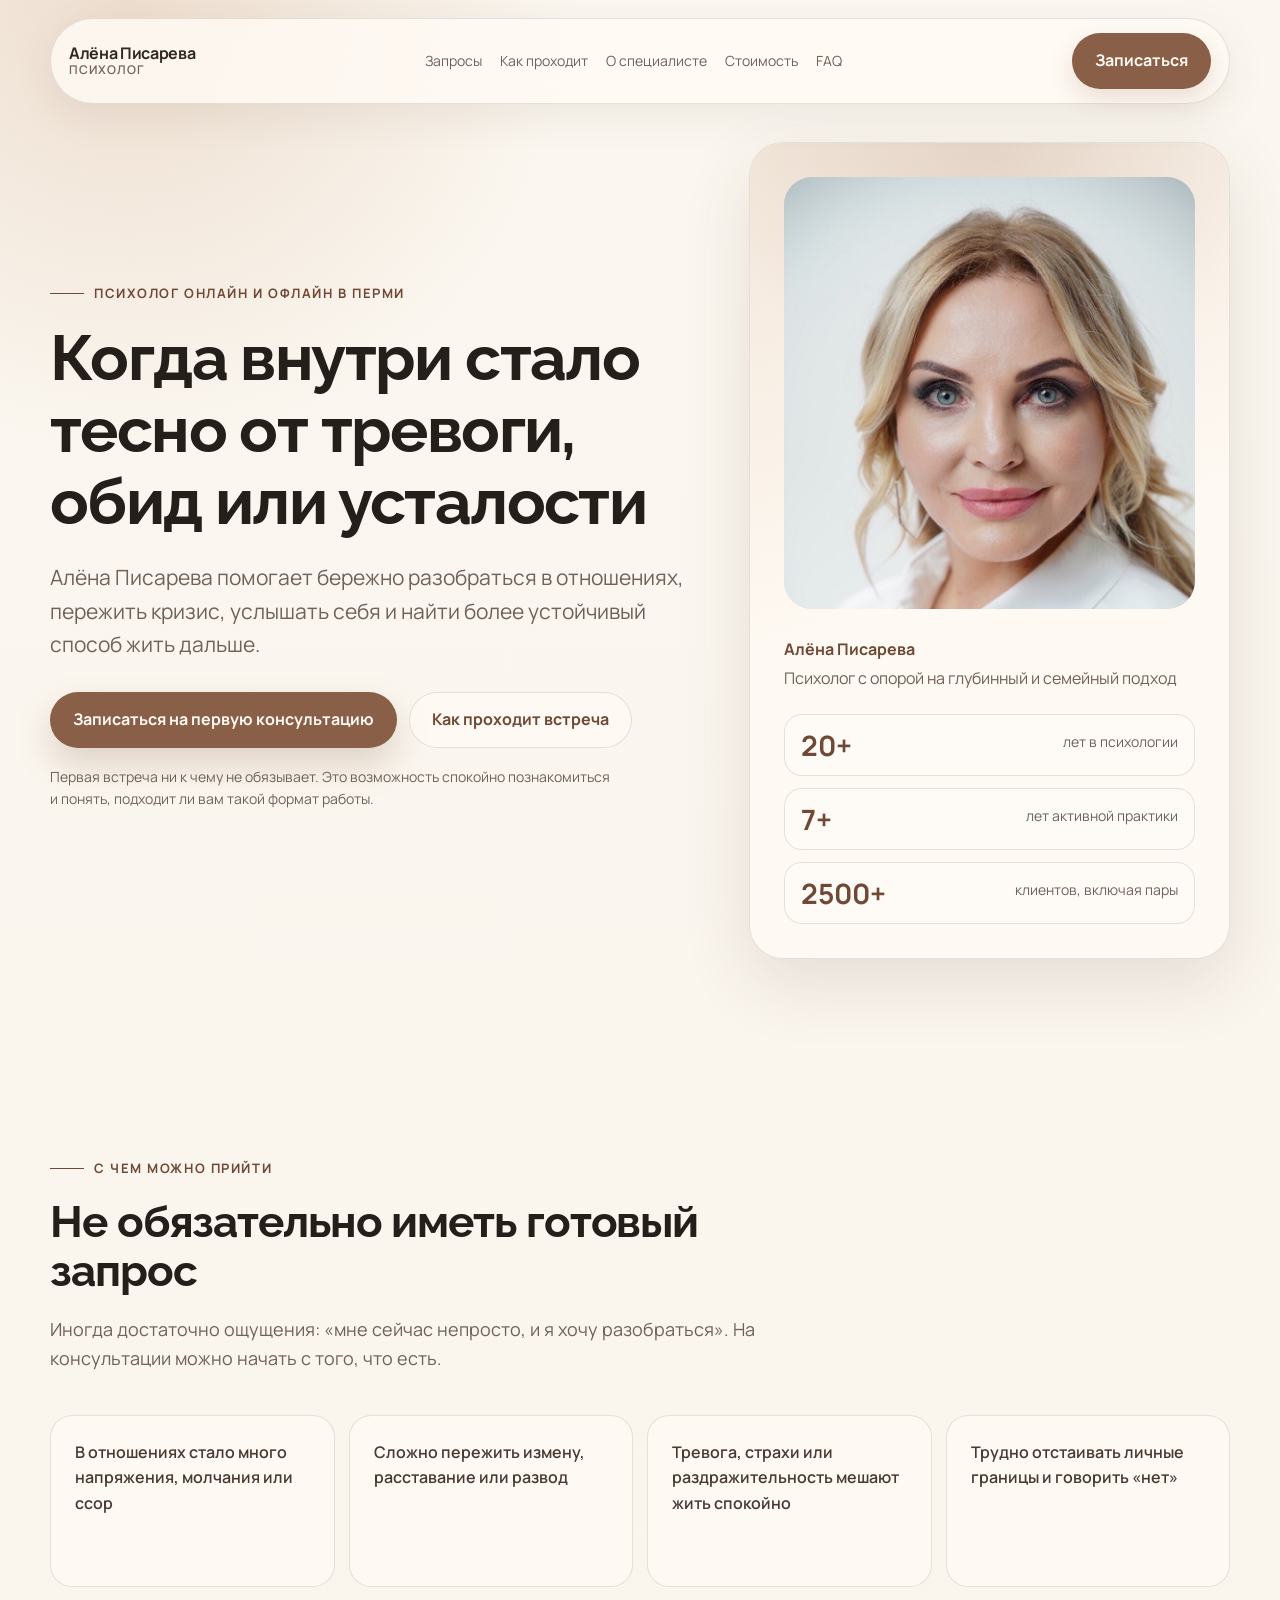
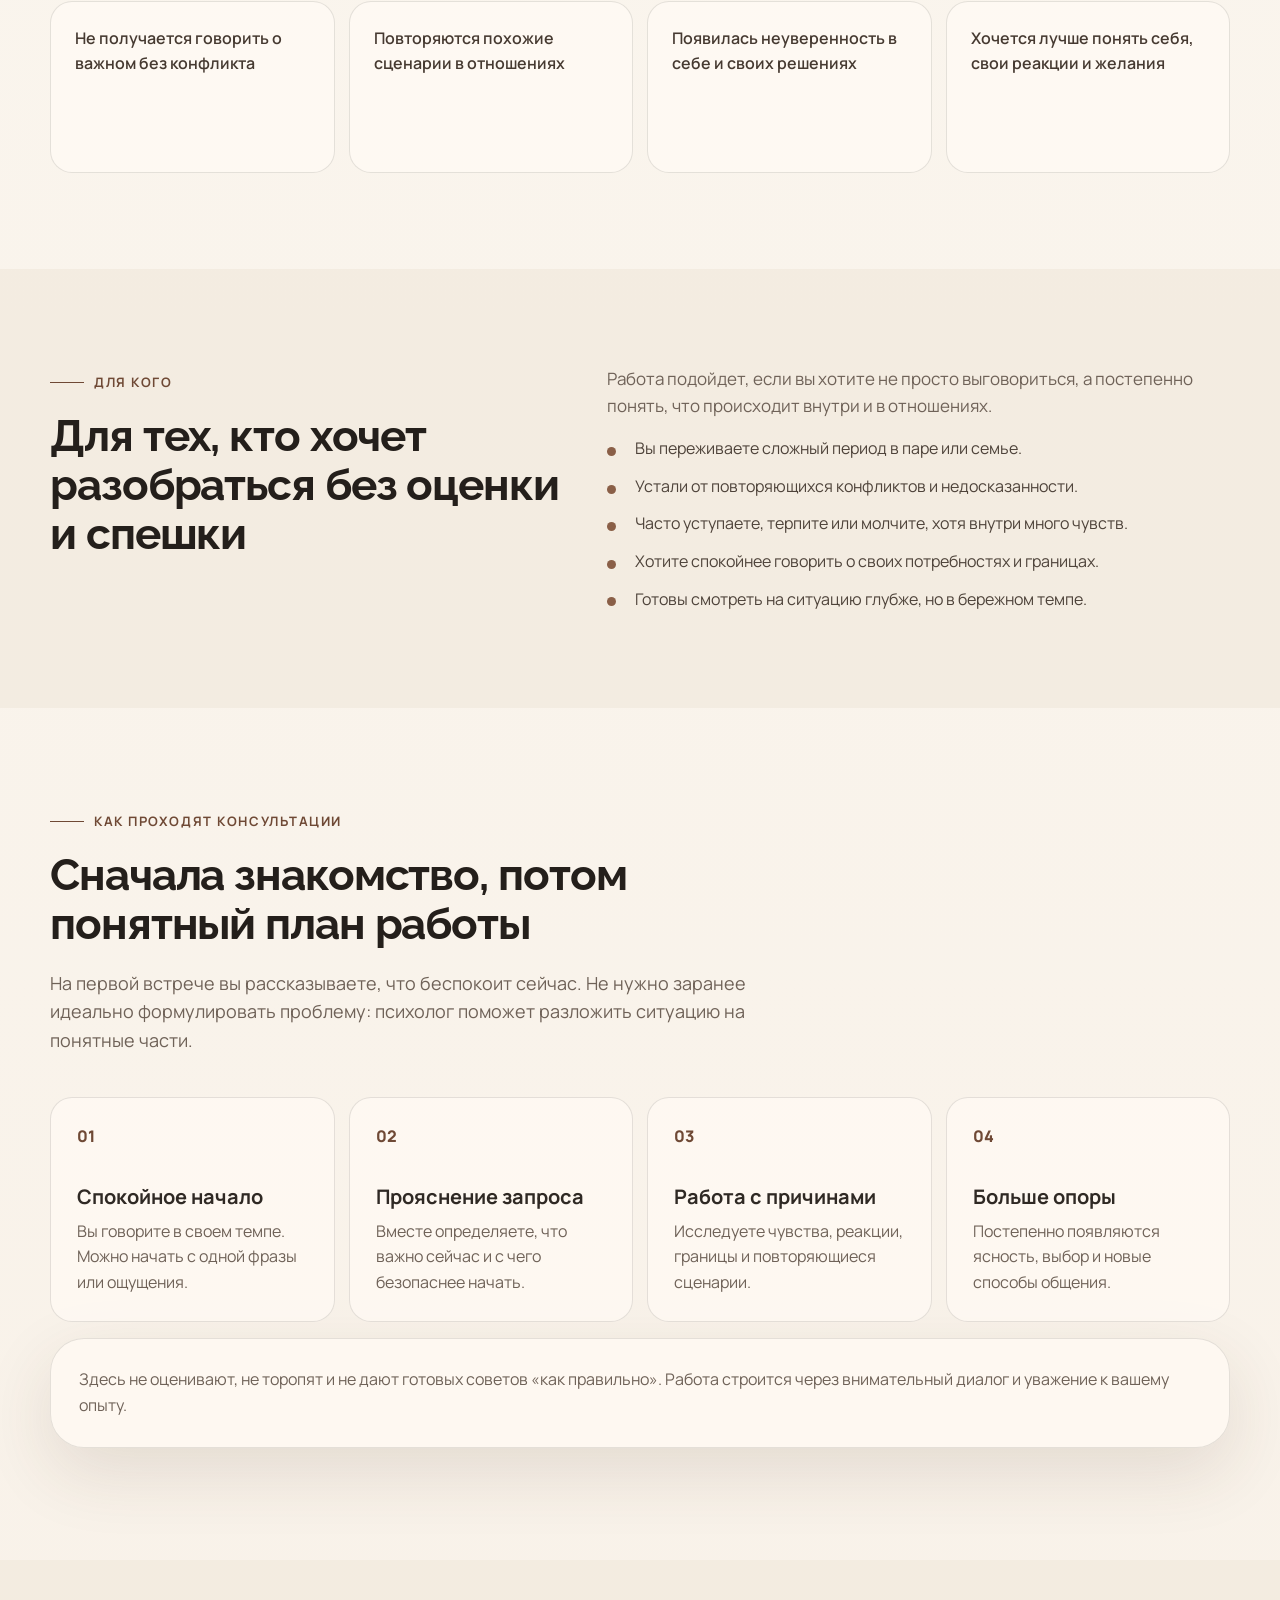
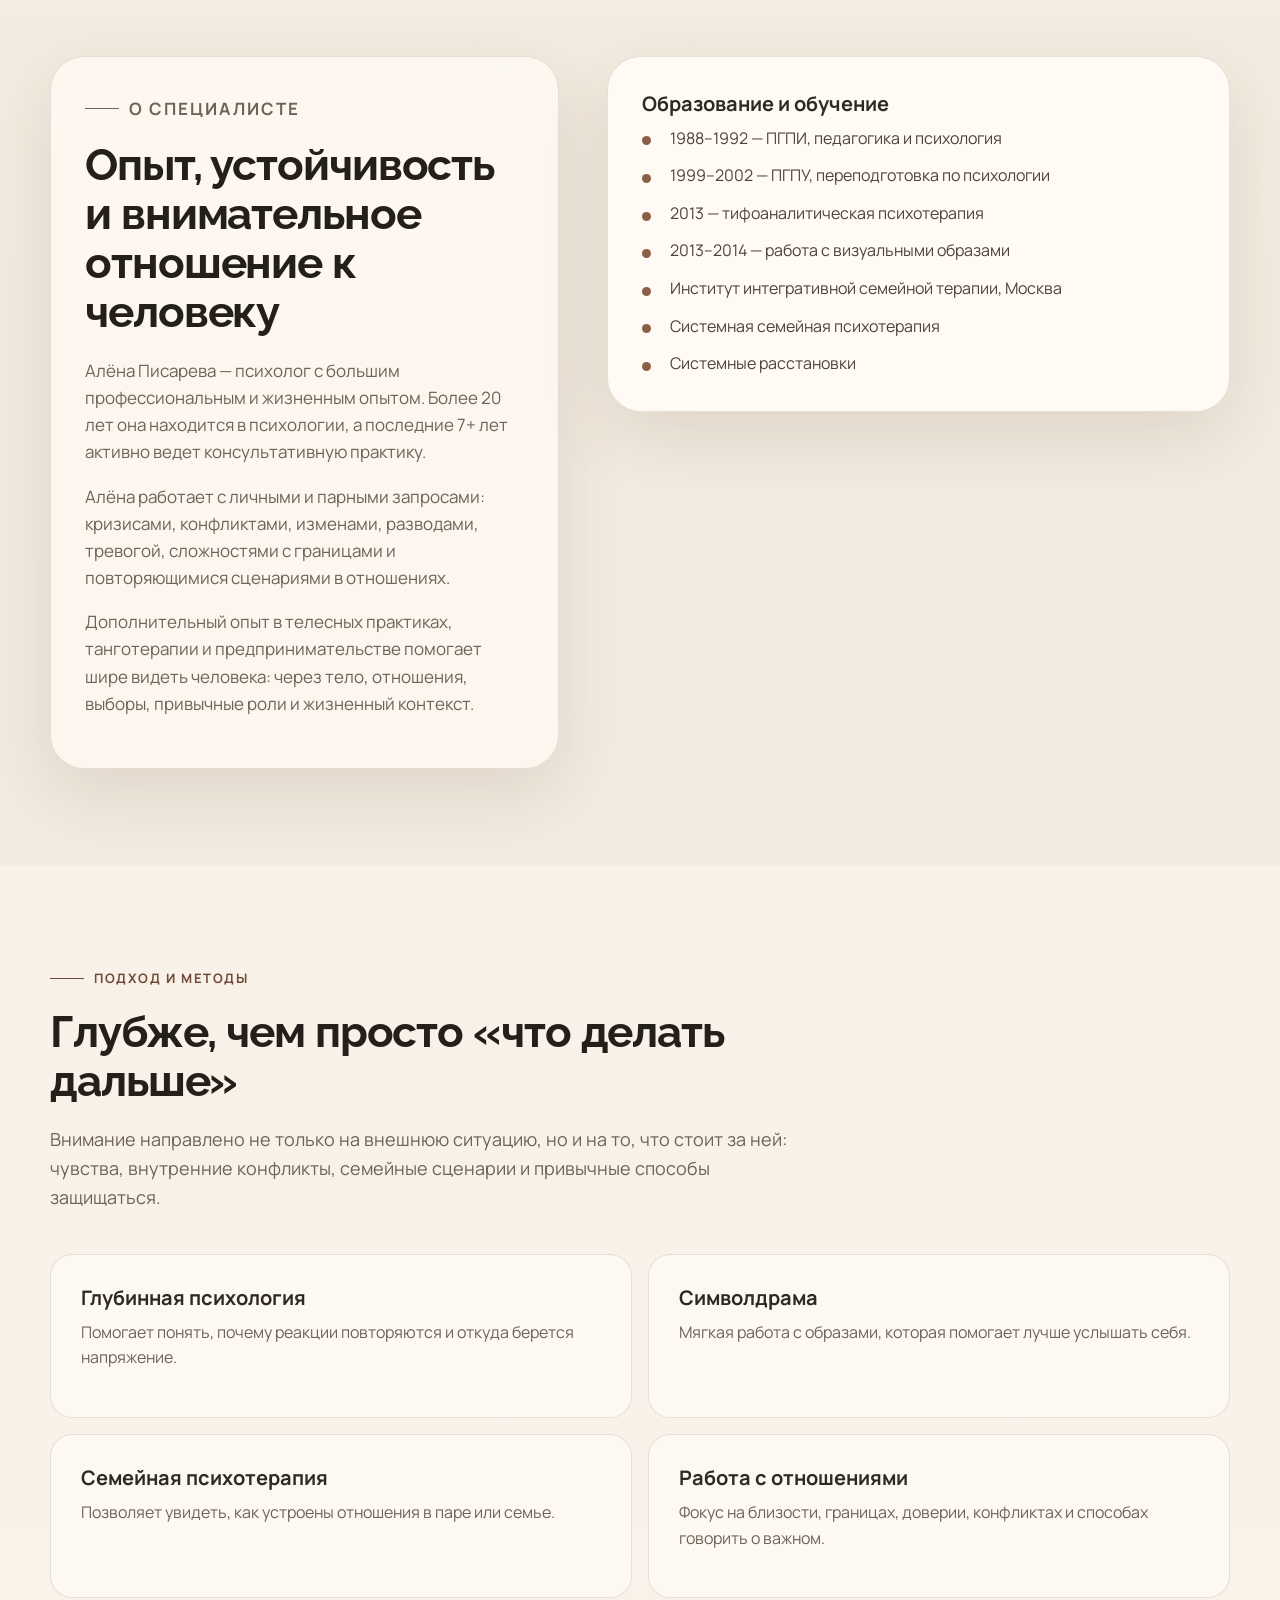
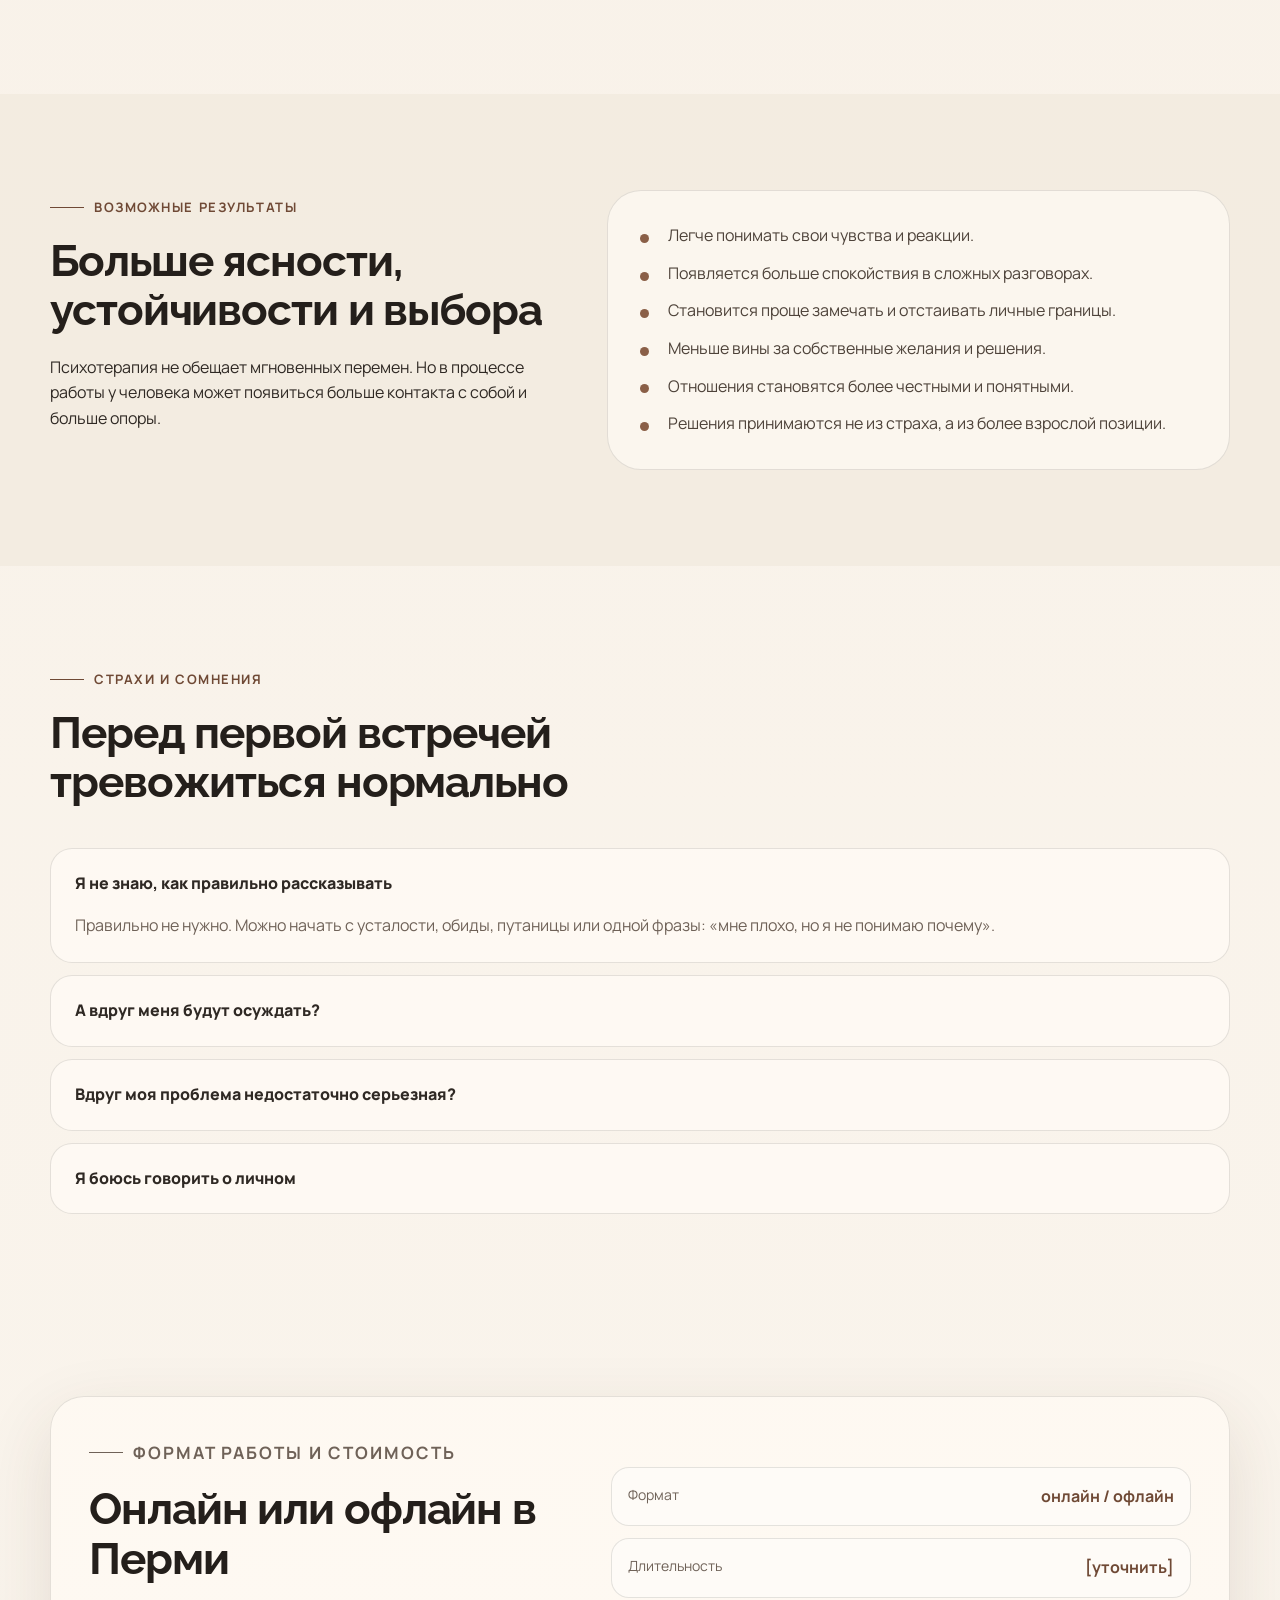
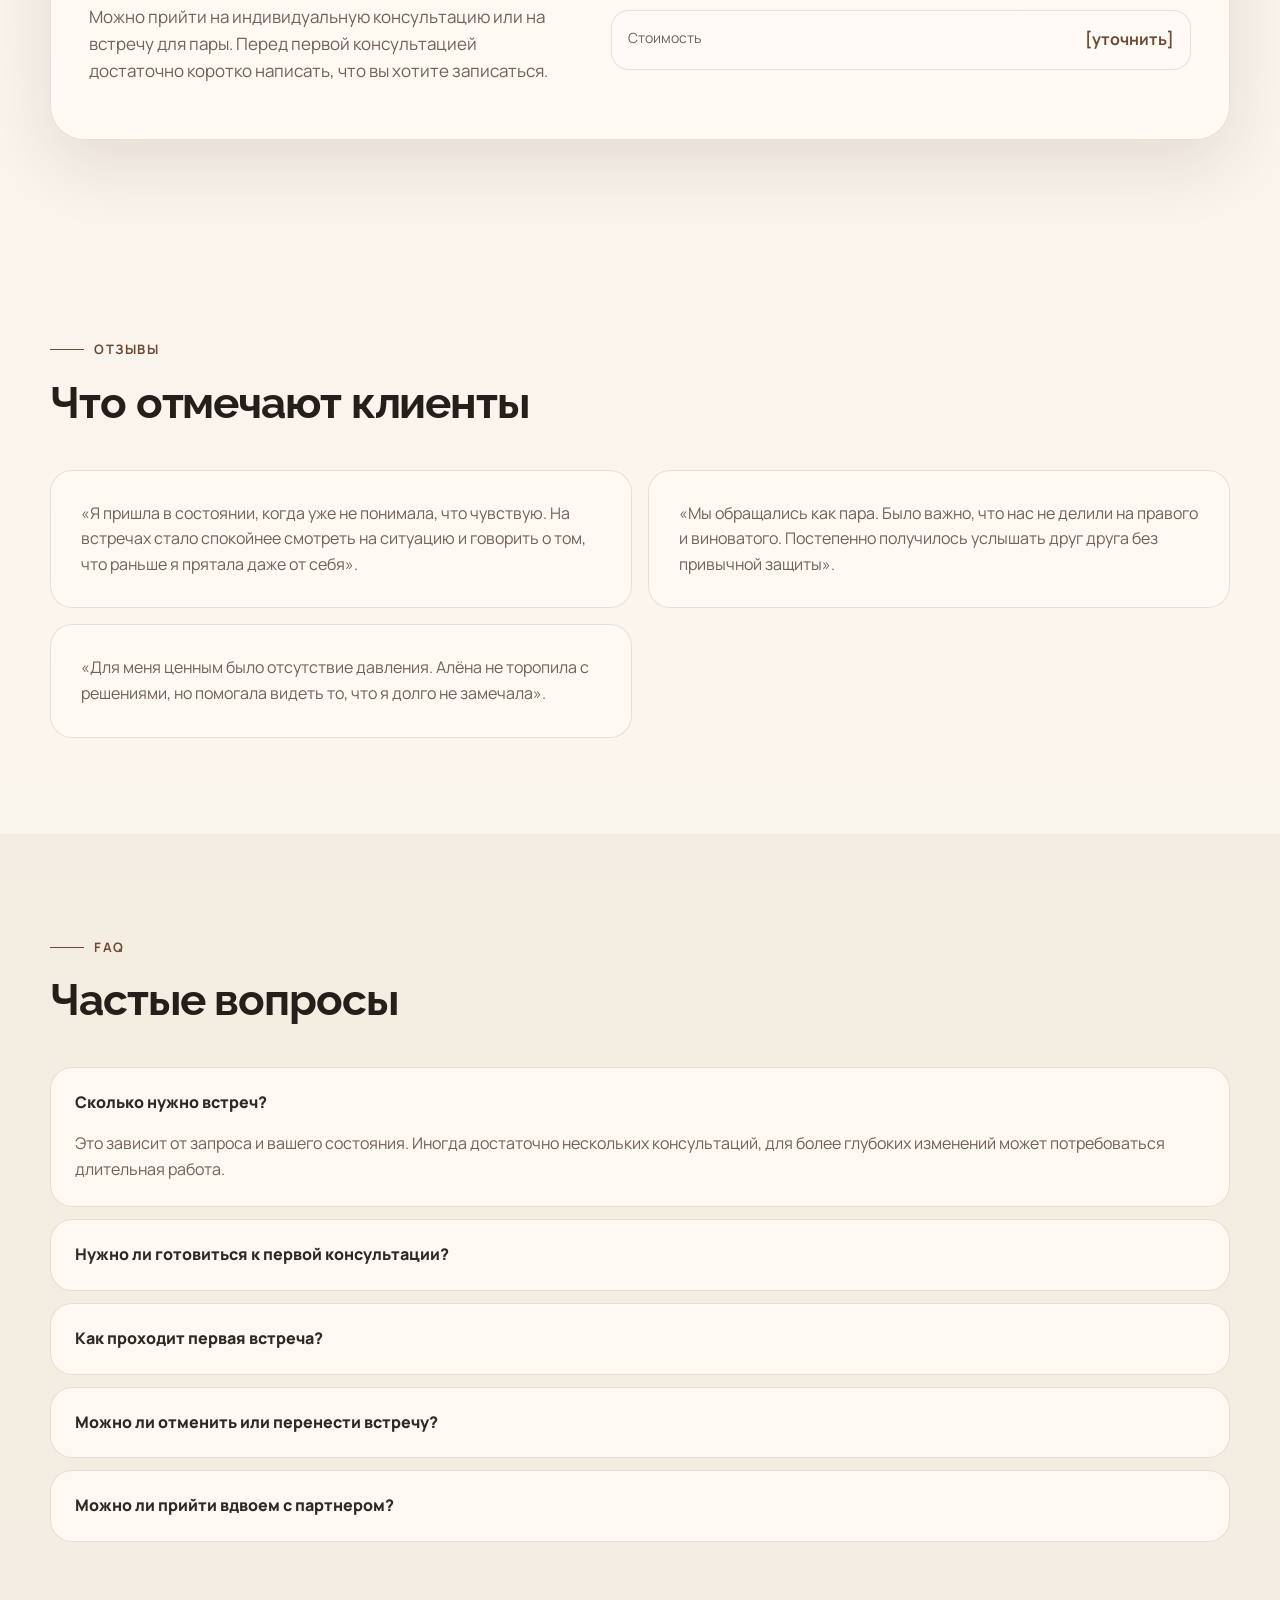
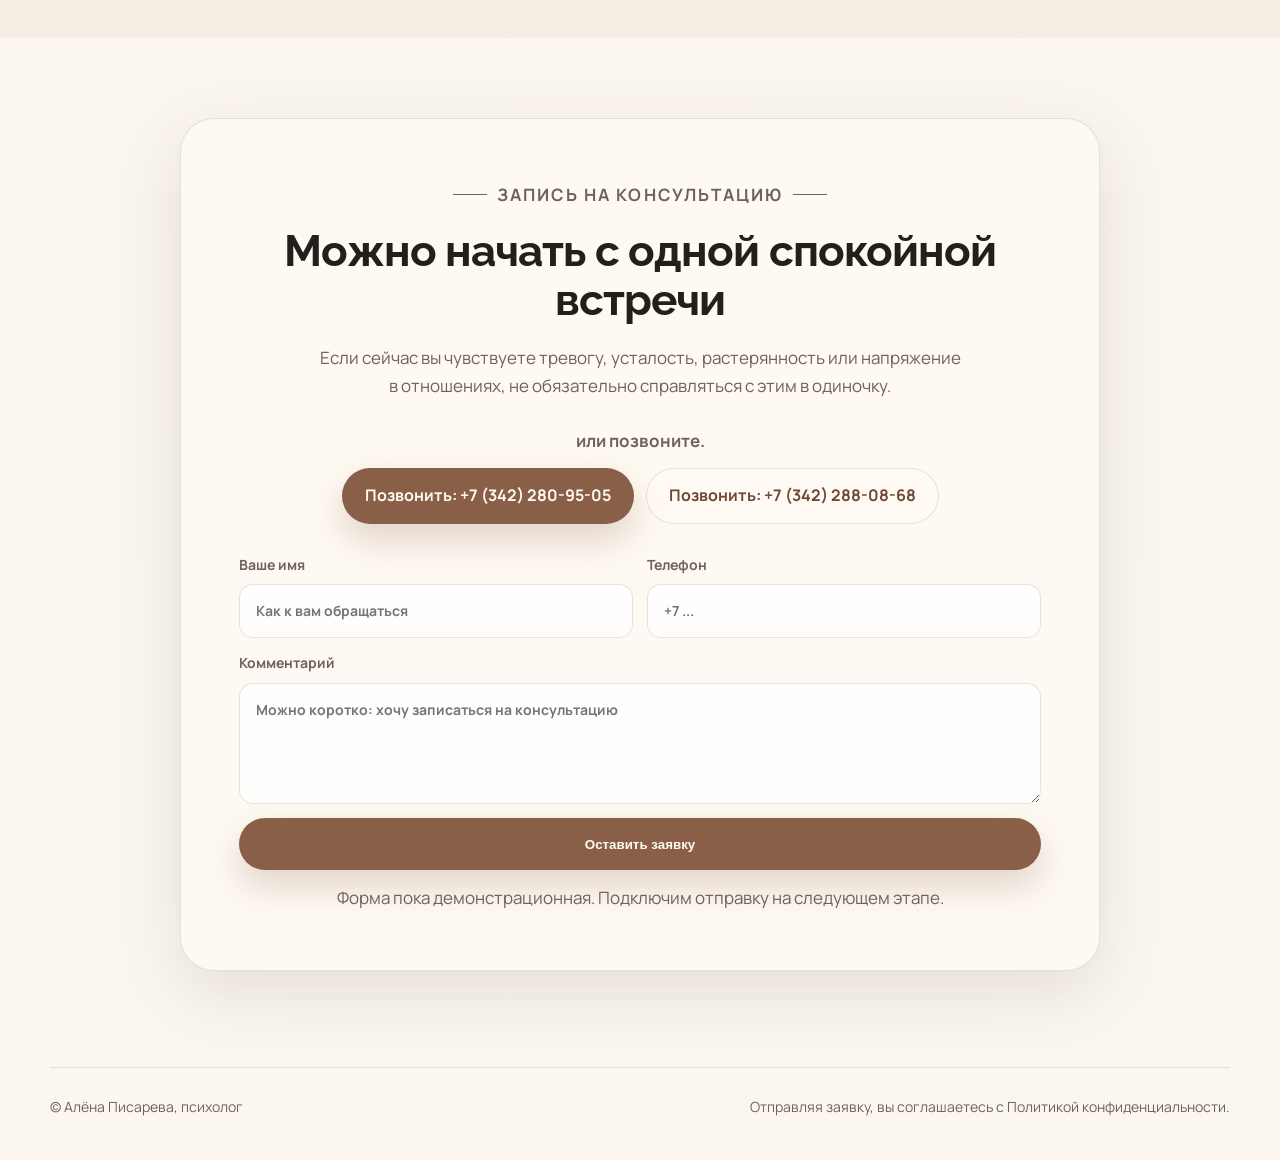
==== commit 9c5469ce: "Версия сайта 3 Заменены шрифты" ====
--- a/index.html
+++ b/index.html
@@ -11,7 +11,7 @@
   <link rel="preconnect" href="https://fonts.googleapis.com" />
   <link rel="preconnect" href="https://fonts.gstatic.com" crossorigin />
   <link
-    href="https://fonts.googleapis.com/css2?family=Manrope:wght@400;500;600;700&family=Playfair+Display:wght@600;700&display=swap"
+    href="https://fonts.googleapis.com/css2?family=Manrope:wght@400;500;600;700&family=Raleway:wght@700&display=swap"
     rel="stylesheet"
   />
   <link rel="stylesheet" href="styles.css" />
--- a/styles.css
+++ b/styles.css
@@ -2,6 +2,7 @@
   --bg: #fbf7f0;
   --bg-soft: #f1e8dc;
   --text: #2f2924;
+  --heading: #241f1b;
   --muted: #6f6258;
   --accent: #8a5f47;
   --accent-dark: #6f4935;
@@ -51,20 +52,22 @@
 
 h1,
 h2 {
-  font-family: "Playfair Display", Georgia, serif;
-  line-height: 1.05;
-  letter-spacing: -0.03em;
+  color: var(--heading);
+  font-family: "Raleway", "Manrope", Arial, sans-serif;
+  font-weight: 700;
+  line-height: 1.12;
+  letter-spacing: -0.025em;
 }
 
 h1 {
   max-width: 760px;
   margin-bottom: 24px;
-  font-size: clamp(44px, 7vw, 86px);
+  font-size: clamp(34px, 5.2vw, 64px);
 }
 
 h2 {
   margin-bottom: 20px;
-  font-size: clamp(34px, 4.8vw, 58px);
+  font-size: clamp(28px, 3.6vw, 44px);
 }
 
 h3 {
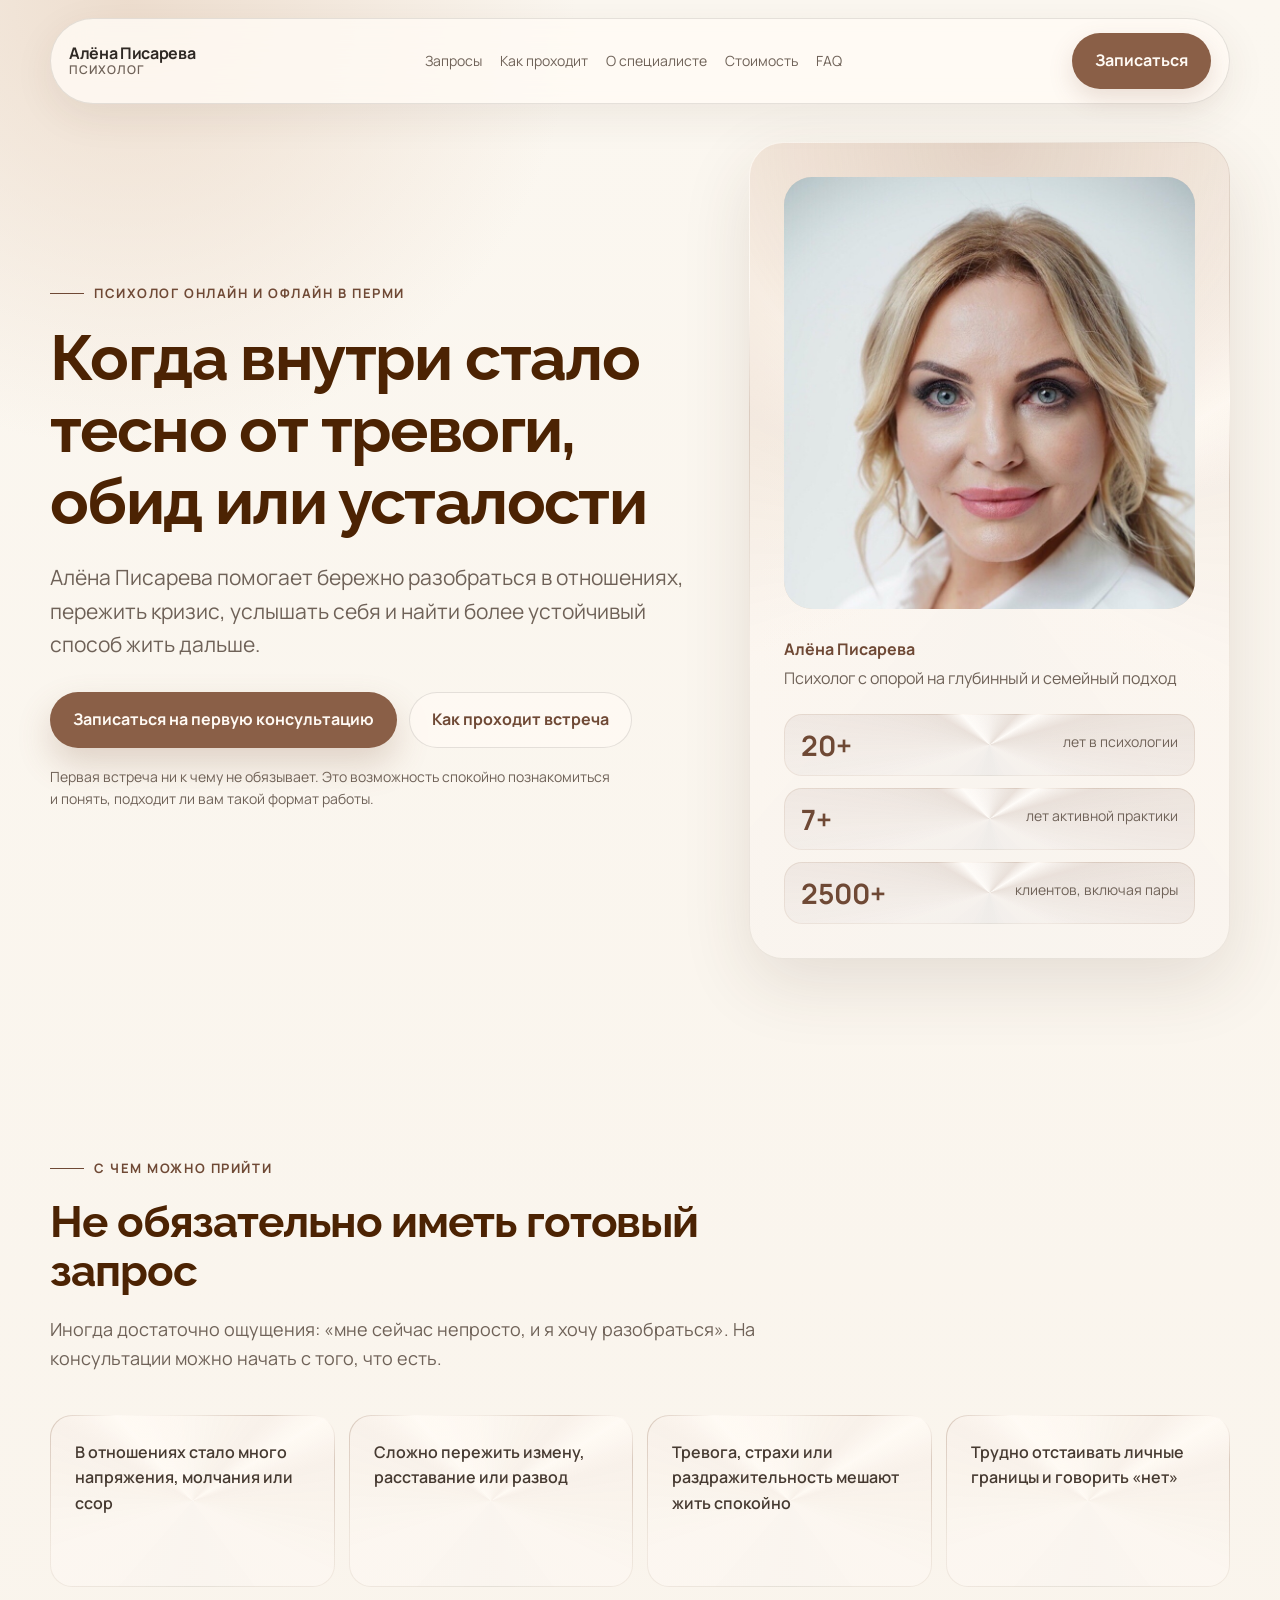
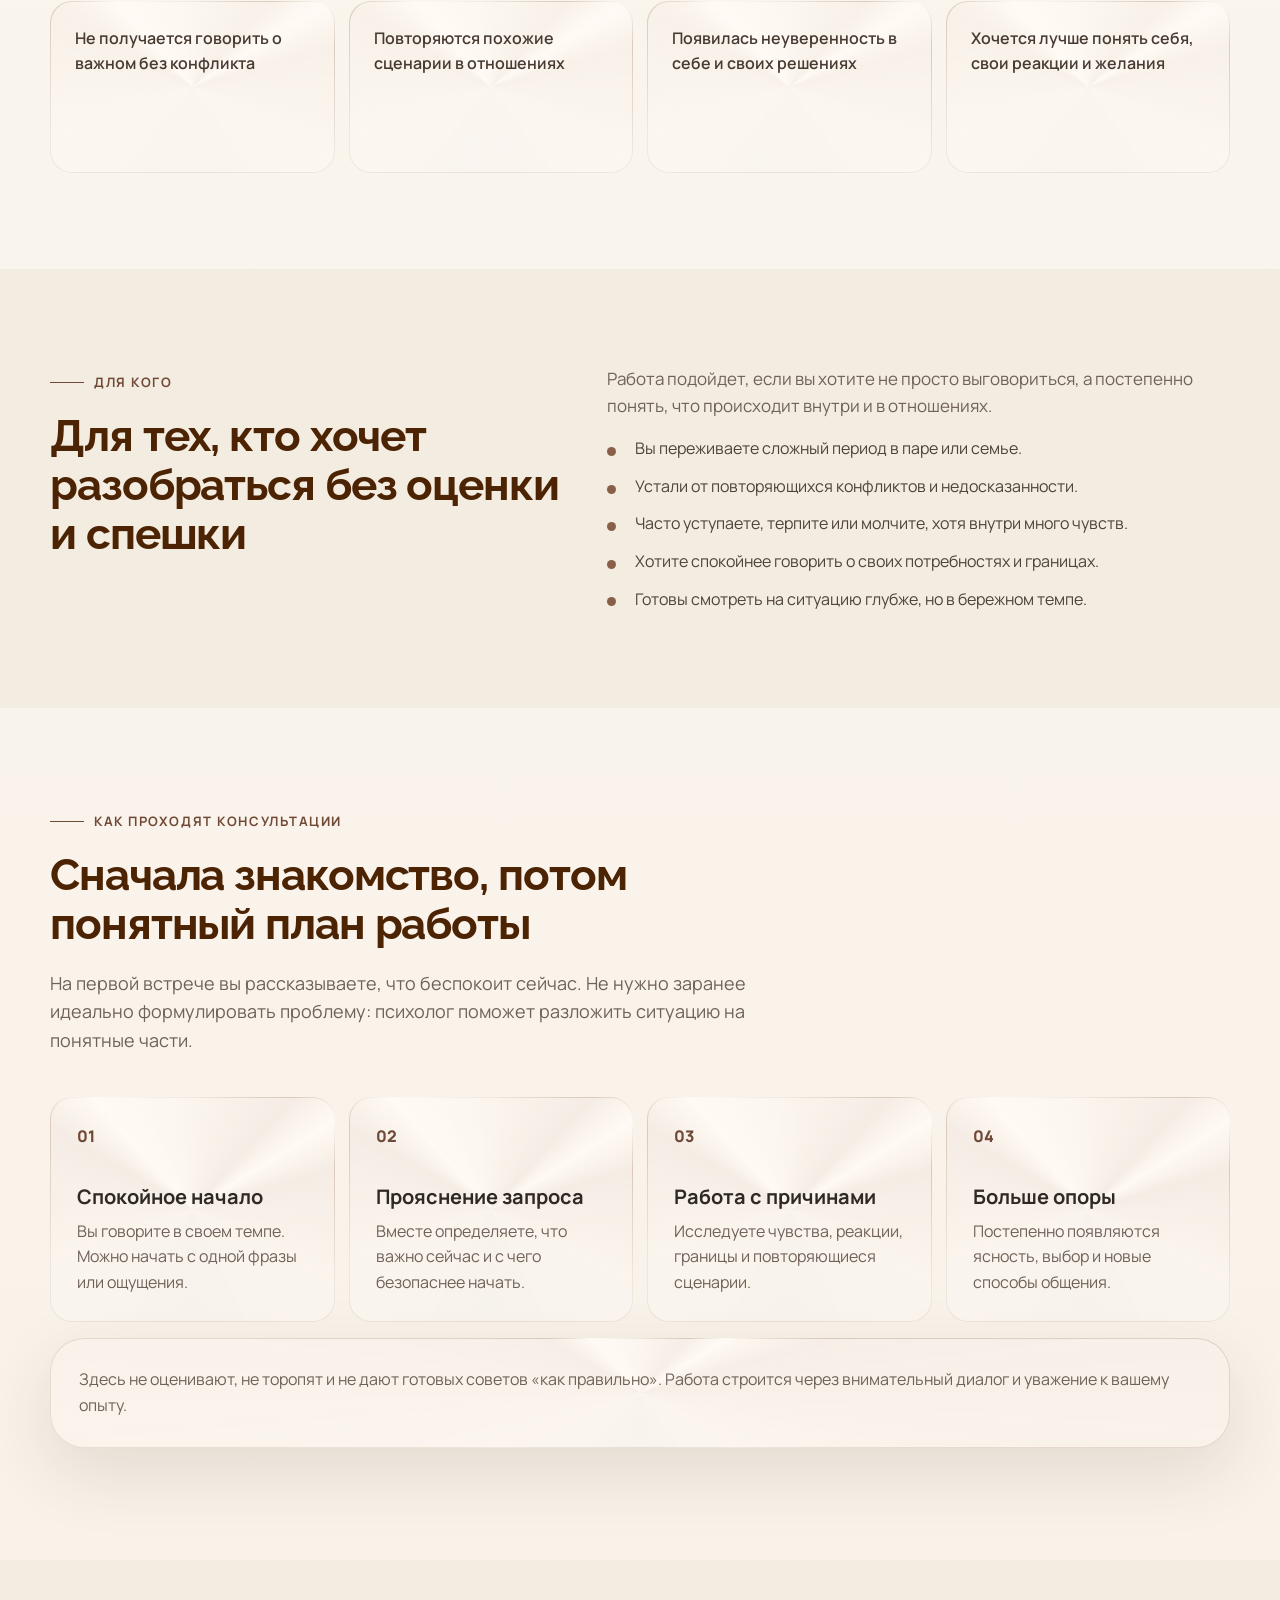
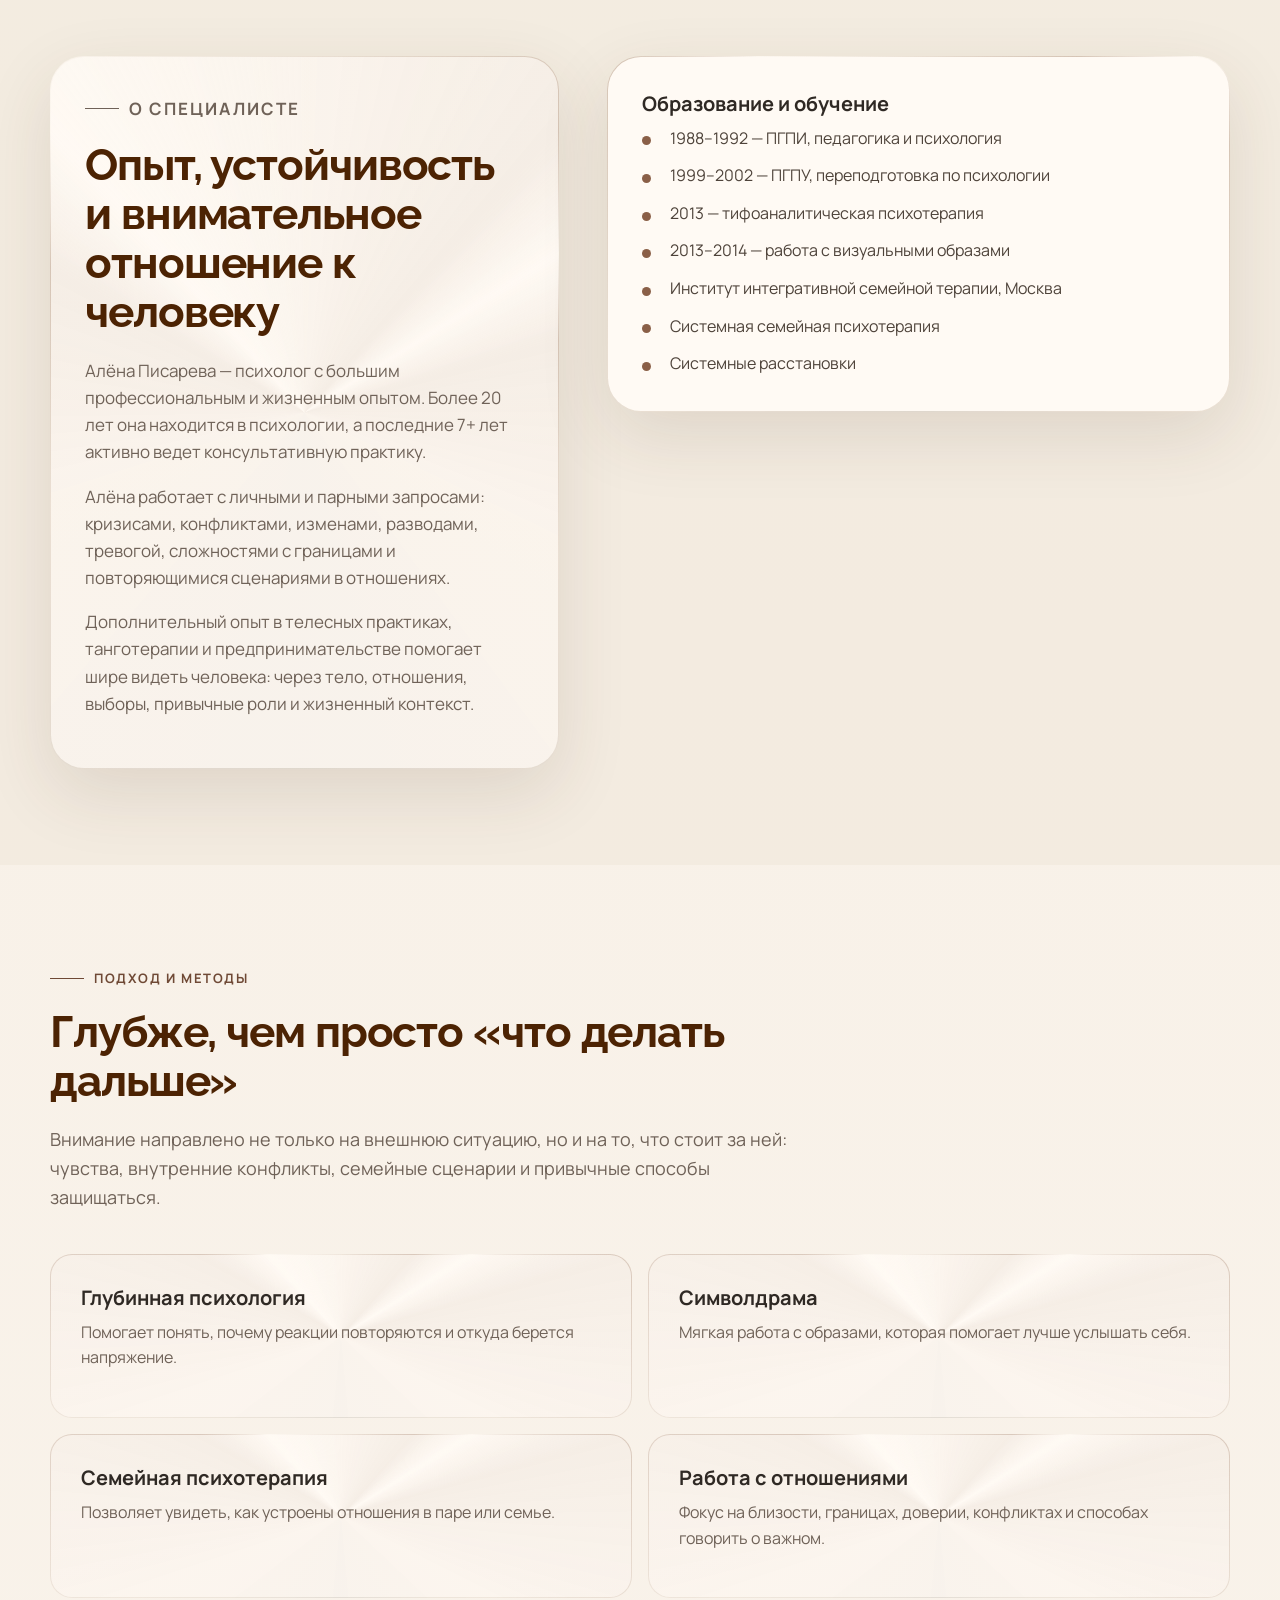
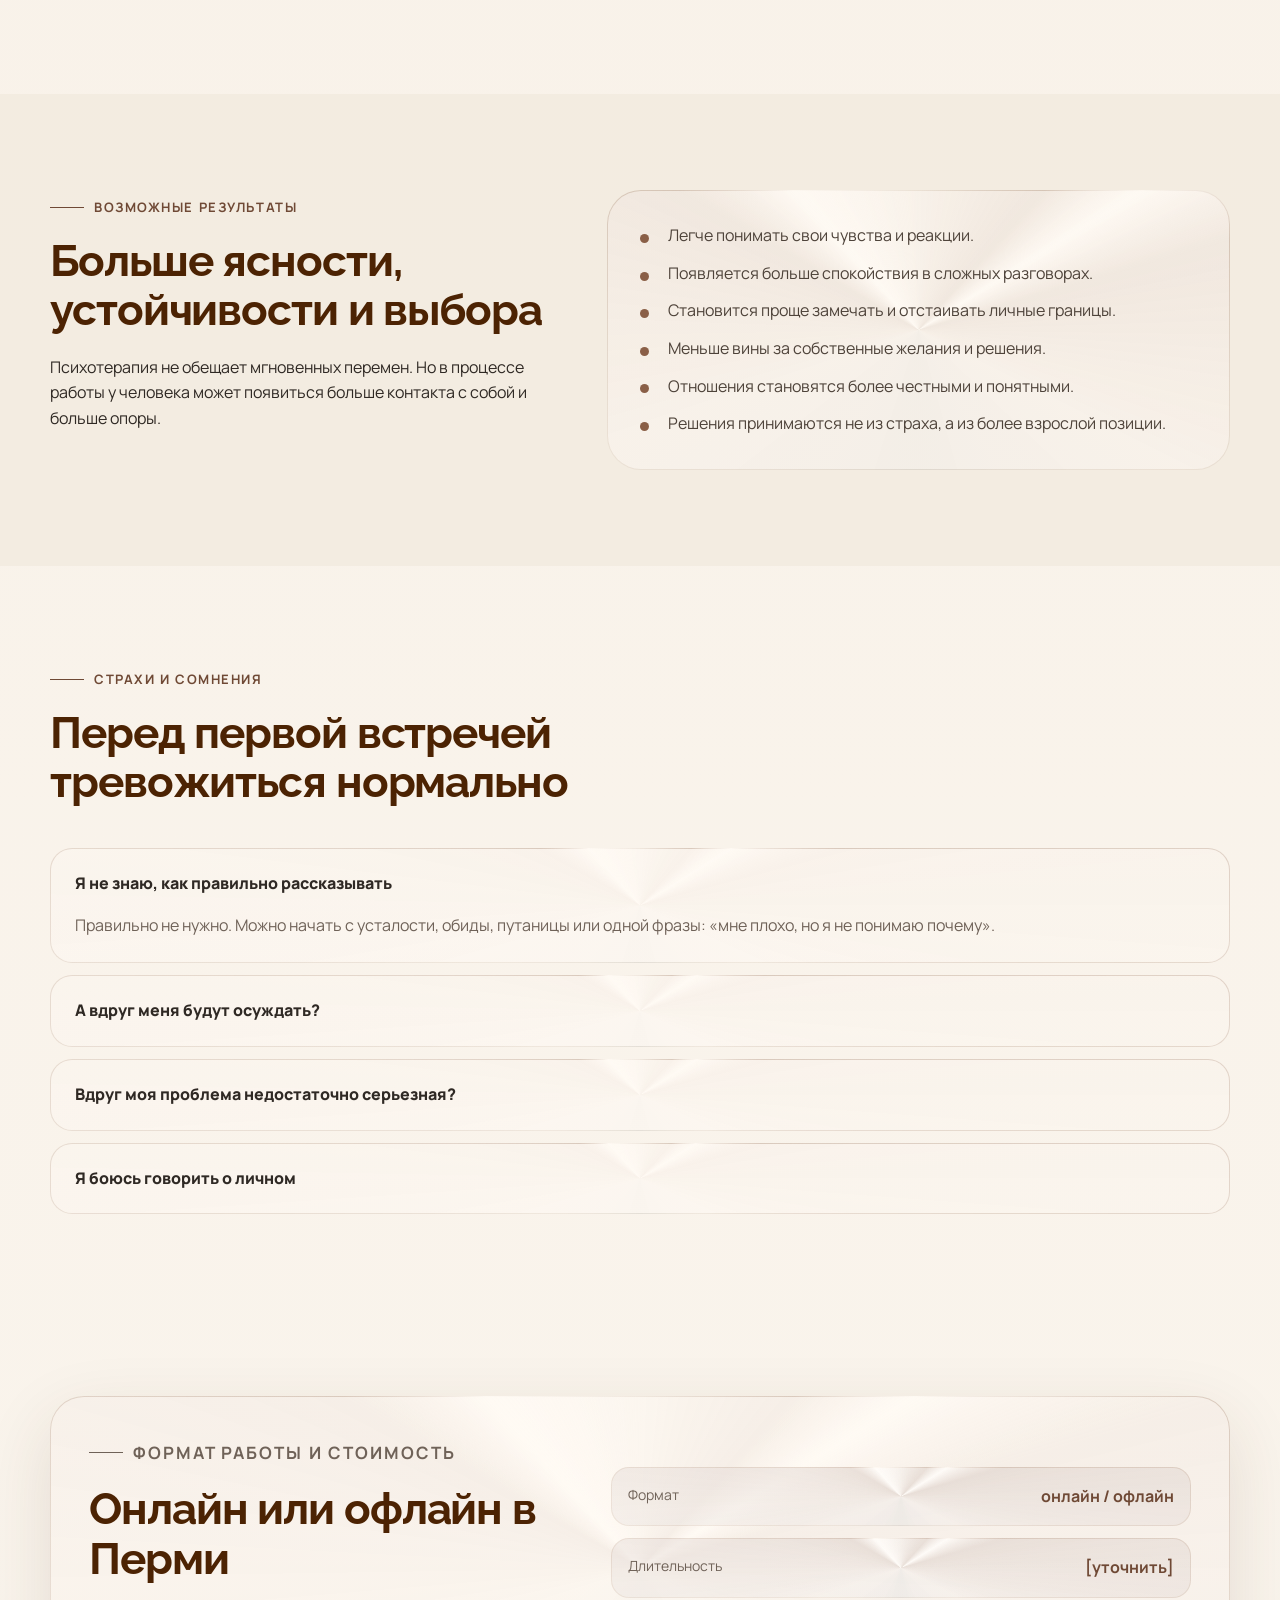
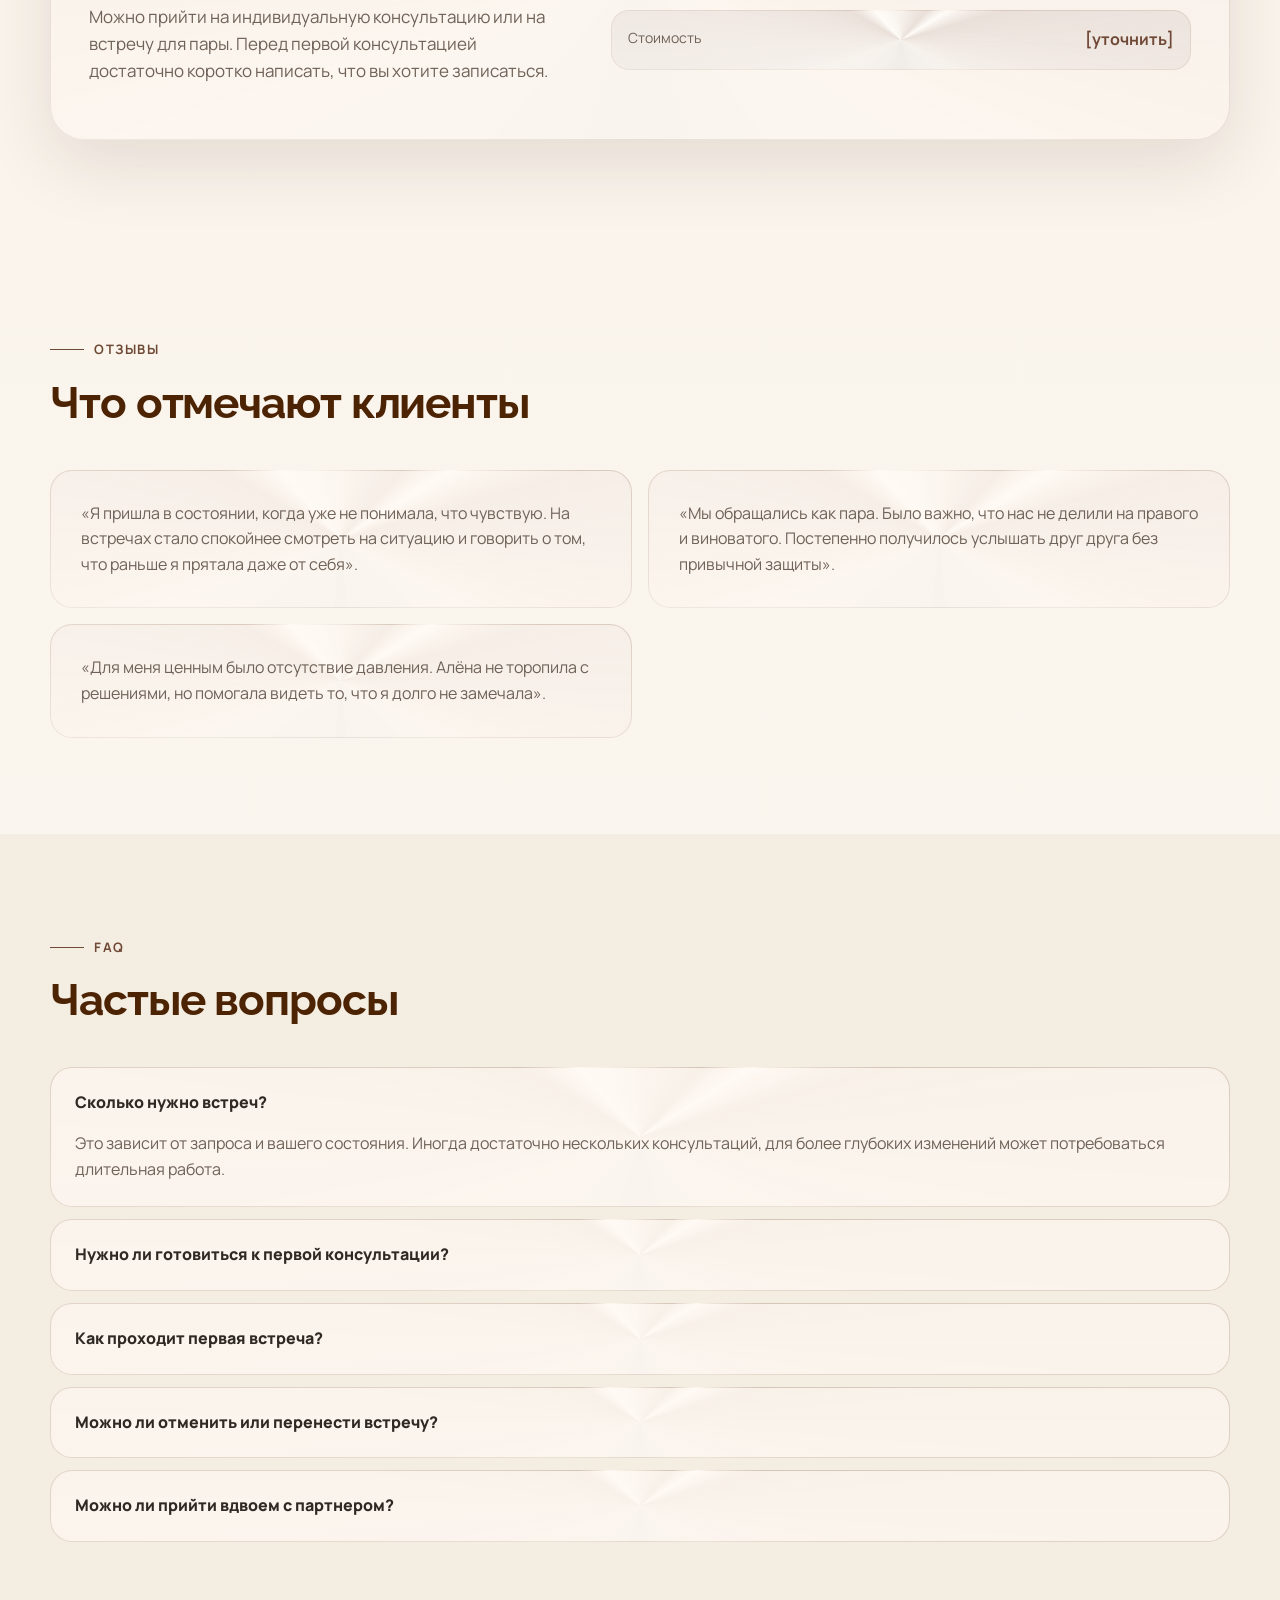
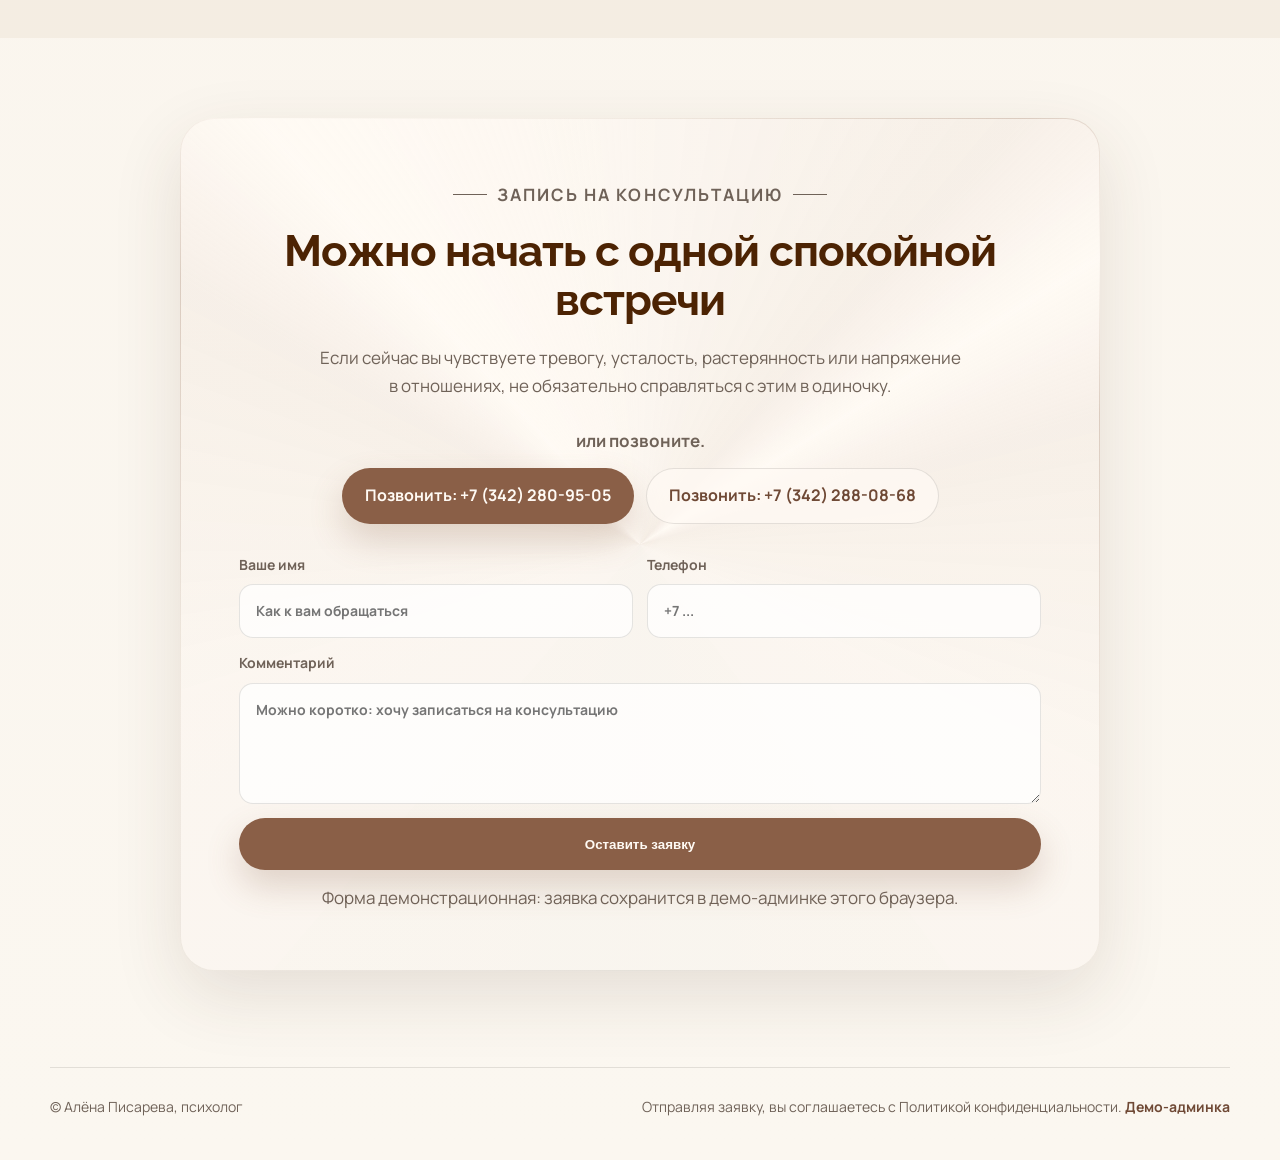
==== commit a2ec9d94: "Добавлена Демо-админка Клиентом производится запись и попадает в базу заявок." ====
--- a/index.html
+++ b/index.html
@@ -355,21 +355,21 @@
           <a class="button button-primary" href="tel:+73422809505">Позвонить: +7 (342) 280-95-05</a>
           <a class="button button-secondary" href="tel:+73422880868">Позвонить: +7 (342) 288-08-68</a>
         </div>
-        <form class="lead-form" action="#" method="post">
+        <form class="lead-form" id="lead-form" action="#" method="post">
           <label>
             Ваше имя
-            <input type="text" name="name" placeholder="Как к вам обращаться" />
+            <input type="text" name="name" placeholder="Как к вам обращаться" required />
           </label>
           <label>
             Телефон
-            <input type="tel" name="phone" placeholder="+7 ..." />
+            <input type="tel" name="phone" placeholder="+7 ..." required />
           </label>
           <label>
             Комментарий
             <textarea name="message" rows="4" placeholder="Можно коротко: хочу записаться на консультацию"></textarea>
           </label>
           <button class="button button-primary" type="submit">Оставить заявку</button>
-          <p class="form-note">Форма пока демонстрационная. Подключим отправку на следующем этапе.</p>
+          <p class="form-note" id="lead-form-status" aria-live="polite">Форма демонстрационная: заявка сохранится в демо-админке этого браузера.</p>
         </form>
       </div>
     </section>
@@ -377,7 +377,8 @@
 
   <footer class="footer">
     <p>© Алёна Писарева, психолог</p>
-    <p>Отправляя заявку, вы соглашаетесь с Политикой конфиденциальности.</p>
+    <p>Отправляя заявку, вы соглашаетесь с Политикой конфиденциальности. <a href="admin.html">Демо-админка</a></p>
   </footer>
+  <script src="app.js"></script>
 </body>
 </html>
--- a/styles.css
+++ b/styles.css
@@ -2,17 +2,26 @@
   --bg: #fbf7f0;
   --bg-soft: #f1e8dc;
   --text: #2f2924;
-  --heading: #241f1b;
+  --heading: #4c2303;
   --muted: #6f6258;
   --accent: #8a5f47;
   --accent-dark: #6f4935;
   --accent-soft: #ead7c6;
   --card: #fffaf4;
   --line: rgba(47, 41, 36, 0.12);
+  --border-glow-soft: rgba(138, 95, 71, 0.08);
+  --border-glow: rgba(138, 95, 71, 0.28);
+  --border-glow-light: rgba(255, 250, 244, 0.78);
   --shadow: 0 24px 70px rgba(71, 48, 32, 0.12);
   --radius-lg: 34px;
   --radius-md: 22px;
   --radius-sm: 14px;
+}
+
+@property --gradient-angle {
+  syntax: "<angle>";
+  initial-value: 0deg;
+  inherits: false;
 }
 
 * {
@@ -203,6 +212,8 @@
 }
 
 .button {
+  position: relative;
+  overflow: hidden;
   display: inline-flex;
   align-items: center;
   justify-content: center;
@@ -211,11 +222,38 @@
   border: 1px solid transparent;
   border-radius: 999px;
   font-weight: 700;
-  transition: transform 0.2s ease, box-shadow 0.2s ease, background 0.2s ease;
+  transition:
+    transform 0.2s ease,
+    box-shadow 0.2s ease,
+    background 0.2s ease,
+    border-color 0.2s ease;
+}
+
+.button::before {
+  content: "";
+  position: absolute;
+  inset: -2px;
+  background: linear-gradient(
+    115deg,
+    transparent 0%,
+    transparent 36%,
+    rgba(255, 250, 244, 0.18) 43%,
+    rgba(255, 250, 244, 0.72) 50%,
+    rgba(255, 250, 244, 0.18) 57%,
+    transparent 64%,
+    transparent 100%
+  );
+  transform: translateX(-120%);
+  animation: button-shine 3.8s ease-in-out infinite;
+  pointer-events: none;
 }
 
 .button:hover {
   transform: translateY(-2px);
+}
+
+.button:active {
+  transform: translateY(0) scale(0.97);
 }
 
 .button-primary {
@@ -226,12 +264,58 @@
 
 .button-primary:hover {
   background: var(--accent-dark);
+  box-shadow: 0 18px 38px rgba(111, 73, 53, 0.28);
 }
 
 .button-secondary {
   color: var(--accent-dark);
   border-color: var(--line);
   background: rgba(255, 250, 244, 0.72);
+}
+
+.button-secondary::before {
+  background: linear-gradient(
+    115deg,
+    transparent 0%,
+    transparent 36%,
+    rgba(138, 95, 71, 0.04) 43%,
+    rgba(138, 95, 71, 0.22) 50%,
+    rgba(138, 95, 71, 0.04) 57%,
+    transparent 64%,
+    transparent 100%
+  );
+}
+
+.button-secondary:hover {
+  border-color: rgba(138, 95, 71, 0.26);
+  box-shadow: 0 14px 30px rgba(71, 48, 32, 0.1);
+}
+
+@keyframes button-shine {
+  0% {
+    transform: translateX(-120%);
+  }
+
+  46%,
+  100% {
+    transform: translateX(120%);
+  }
+}
+
+@keyframes border-gradient-rotate {
+  from {
+    --gradient-angle: 0deg;
+  }
+
+  to {
+    --gradient-angle: 360deg;
+  }
+}
+
+@media (prefers-reduced-motion: reduce) {
+  .button::before {
+    animation: none;
+  }
 }
 
 .note {
@@ -246,6 +330,7 @@
 .price-card,
 .final-card,
 .soft-panel {
+  --block-bg: rgba(255, 250, 244, 0.76);
   border: 1px solid var(--line);
   border-radius: var(--radius-lg);
   background: rgba(255, 250, 244, 0.76);
@@ -307,6 +392,7 @@
 
 .stats div,
 .price-info div {
+  --block-bg: rgba(255, 255, 255, 0.42);
   display: flex;
   justify-content: space-between;
   gap: 16px;
@@ -345,6 +431,7 @@
 }
 
 .card {
+  --block-bg: rgba(255, 250, 244, 0.8);
   min-height: 172px;
   padding: 24px;
   border: 1px solid var(--line);
@@ -414,6 +501,7 @@
 }
 
 .step {
+  --block-bg: rgba(255, 250, 244, 0.72);
   padding: 26px;
   border: 1px solid var(--line);
   border-radius: var(--radius-md);
@@ -444,6 +532,7 @@
 }
 
 .education-card {
+  --block-bg: #fffaf4;
   background: #fffaf4;
 }
 
@@ -456,6 +545,7 @@
 
 .method-grid article,
 .reviews-grid blockquote {
+  --block-bg: rgba(255, 250, 244, 0.75);
   margin: 0;
   padding: 30px;
   border: 1px solid var(--line);
@@ -469,6 +559,7 @@
 }
 
 .result-list {
+  --block-bg: rgba(255, 250, 244, 0.66);
   padding: 32px;
   border: 1px solid var(--line);
   border-radius: var(--radius-lg);
@@ -481,6 +572,7 @@
 }
 
 details {
+  --block-bg: rgba(255, 250, 244, 0.82);
   border: 1px solid var(--line);
   border-radius: var(--radius-md);
   background: rgba(255, 250, 244, 0.82);
@@ -500,6 +592,60 @@
 details p {
   margin: -6px 24px 24px;
   color: var(--muted);
+}
+
+.hero-card,
+.about-card,
+.education-card,
+.price-card,
+.final-card,
+.soft-panel,
+.stats div,
+.price-info div,
+.card,
+.step,
+.method-grid article,
+.reviews-grid blockquote,
+.result-list,
+details {
+  border-color: transparent;
+  background:
+    linear-gradient(var(--block-bg), var(--block-bg)) padding-box,
+    conic-gradient(
+      from var(--gradient-angle),
+      var(--border-glow-soft) 0deg,
+      var(--border-glow) 42deg,
+      var(--border-glow-light) 58deg,
+      var(--border-glow) 74deg,
+      var(--border-glow-soft) 118deg,
+      rgba(47, 41, 36, 0.1) 180deg,
+      var(--border-glow-soft) 250deg,
+      var(--border-glow) 300deg,
+      var(--border-glow-light) 318deg,
+      var(--border-glow-soft) 360deg
+    ) border-box;
+  background-origin: border-box;
+  background-clip: padding-box, border-box;
+  animation: border-gradient-rotate 12s linear infinite;
+}
+
+@media (prefers-reduced-motion: reduce) {
+  .hero-card,
+  .about-card,
+  .education-card,
+  .price-card,
+  .final-card,
+  .soft-panel,
+  .stats div,
+  .price-info div,
+  .card,
+  .step,
+  .method-grid article,
+  .reviews-grid blockquote,
+  .result-list,
+  details {
+    animation: none;
+  }
 }
 
 .price-section {
@@ -635,6 +781,226 @@
   margin: 0;
 }
 
+.footer a {
+  color: var(--accent-dark);
+  font-weight: 700;
+}
+
+.admin-page {
+  min-height: 100vh;
+}
+
+.admin-page main {
+  padding-top: 0;
+}
+
+.admin-header,
+.admin-main {
+  width: min(1180px, calc(100% - 40px));
+  margin: 0 auto;
+}
+
+.admin-header {
+  display: grid;
+  grid-template-columns: minmax(0, 1fr) auto;
+  gap: 32px;
+  align-items: end;
+  padding: 70px 0 34px;
+}
+
+.admin-header h1 {
+  max-width: 720px;
+  margin-bottom: 18px;
+}
+
+.admin-header p:not(.eyebrow) {
+  max-width: 680px;
+  margin-bottom: 0;
+  color: var(--muted);
+  font-size: 18px;
+}
+
+.admin-header-actions {
+  display: flex;
+  align-items: center;
+  gap: 14px;
+}
+
+.admin-counter {
+  display: inline-flex;
+  align-items: center;
+  min-height: 44px;
+  padding: 10px 16px;
+  border: 1px solid var(--line);
+  border-radius: 999px;
+  color: var(--accent-dark);
+  background: rgba(255, 250, 244, 0.72);
+  font-weight: 700;
+  white-space: nowrap;
+}
+
+.admin-main {
+  display: grid;
+  gap: 18px;
+  padding-bottom: 70px;
+}
+
+.admin-toolbar,
+.admin-note,
+.admin-lead-card,
+.admin-empty {
+  --block-bg: rgba(255, 250, 244, 0.78);
+  border: 1px solid transparent;
+  border-radius: var(--radius-md);
+  background:
+    linear-gradient(var(--block-bg), var(--block-bg)) padding-box,
+    conic-gradient(
+      from var(--gradient-angle),
+      var(--border-glow-soft),
+      var(--border-glow),
+      var(--border-glow-light),
+      var(--border-glow-soft)
+    ) border-box;
+  background-origin: border-box;
+  background-clip: padding-box, border-box;
+  animation: border-gradient-rotate 12s linear infinite;
+  box-shadow: 0 18px 44px rgba(71, 48, 32, 0.08);
+}
+
+.admin-toolbar {
+  display: flex;
+  align-items: center;
+  justify-content: space-between;
+  gap: 20px;
+  padding: 24px;
+}
+
+.admin-toolbar h2,
+.admin-note h2 {
+  margin-bottom: 8px;
+  font-size: clamp(24px, 2.8vw, 34px);
+}
+
+.admin-toolbar p,
+.admin-note p,
+.admin-empty {
+  margin-bottom: 0;
+  color: var(--muted);
+}
+
+.admin-leads {
+  display: grid;
+  grid-template-columns: repeat(2, 1fr);
+  gap: 16px;
+}
+
+.admin-lead-card {
+  display: grid;
+  gap: 18px;
+  padding: 24px;
+}
+
+.admin-lead-top {
+  display: flex;
+  align-items: start;
+  justify-content: space-between;
+  gap: 18px;
+}
+
+.admin-lead-date {
+  margin-bottom: 8px;
+  color: var(--muted);
+  font-size: 13px;
+  font-weight: 700;
+}
+
+.admin-lead-card h2 {
+  margin-bottom: 0;
+  font-size: clamp(24px, 3vw, 34px);
+}
+
+.admin-lead-contact a {
+  color: var(--accent-dark);
+  font-size: 20px;
+  font-weight: 800;
+}
+
+.admin-lead-message {
+  margin: 0;
+  color: var(--muted);
+}
+
+.status-badge {
+  display: inline-flex;
+  align-items: center;
+  min-height: 34px;
+  padding: 7px 12px;
+  border-radius: 999px;
+  font-size: 13px;
+  font-weight: 800;
+  white-space: nowrap;
+}
+
+.status-new {
+  color: #6f4935;
+  background: #ead7c6;
+}
+
+.status-contacted {
+  color: #5f4a1b;
+  background: #f0dfb5;
+}
+
+.status-scheduled {
+  color: #355b43;
+  background: #d7e8d8;
+}
+
+.status-completed {
+  color: #4e433a;
+  background: #e5ded5;
+}
+
+.admin-field {
+  display: grid;
+  gap: 8px;
+  color: var(--muted);
+  font-size: 14px;
+  font-weight: 700;
+}
+
+.admin-field select {
+  width: 100%;
+  border: 1px solid var(--line);
+  border-radius: var(--radius-sm);
+  padding: 14px 16px;
+  color: var(--text);
+  background: rgba(255, 255, 255, 0.72);
+  font: inherit;
+  outline: none;
+}
+
+.admin-delete {
+  justify-self: start;
+  border: 0;
+  padding: 0;
+  color: var(--muted);
+  background: transparent;
+  font: inherit;
+  font-size: 14px;
+  font-weight: 700;
+  cursor: pointer;
+}
+
+.admin-delete:hover {
+  color: var(--accent-dark);
+}
+
+.admin-empty,
+.admin-note {
+  padding: 24px;
+}
+
 @media (max-width: 980px) {
   .nav {
     display: none;
@@ -652,7 +1018,8 @@
   }
 
   .cards-grid,
-  .steps {
+  .steps,
+  .admin-leads {
     grid-template-columns: repeat(2, 1fr);
   }
 }
@@ -744,4 +1111,28 @@
     display: grid;
     width: min(100% - 24px, 1180px);
   }
-}
+
+  .admin-header,
+  .admin-main {
+    width: min(100% - 24px, 1180px);
+  }
+
+  .admin-header,
+  .admin-toolbar,
+  .admin-header-actions {
+    display: grid;
+    grid-template-columns: 1fr;
+  }
+
+  .admin-header {
+    padding-top: 42px;
+  }
+
+  .admin-leads {
+    grid-template-columns: 1fr;
+  }
+
+  .admin-lead-top {
+    display: grid;
+  }
+}
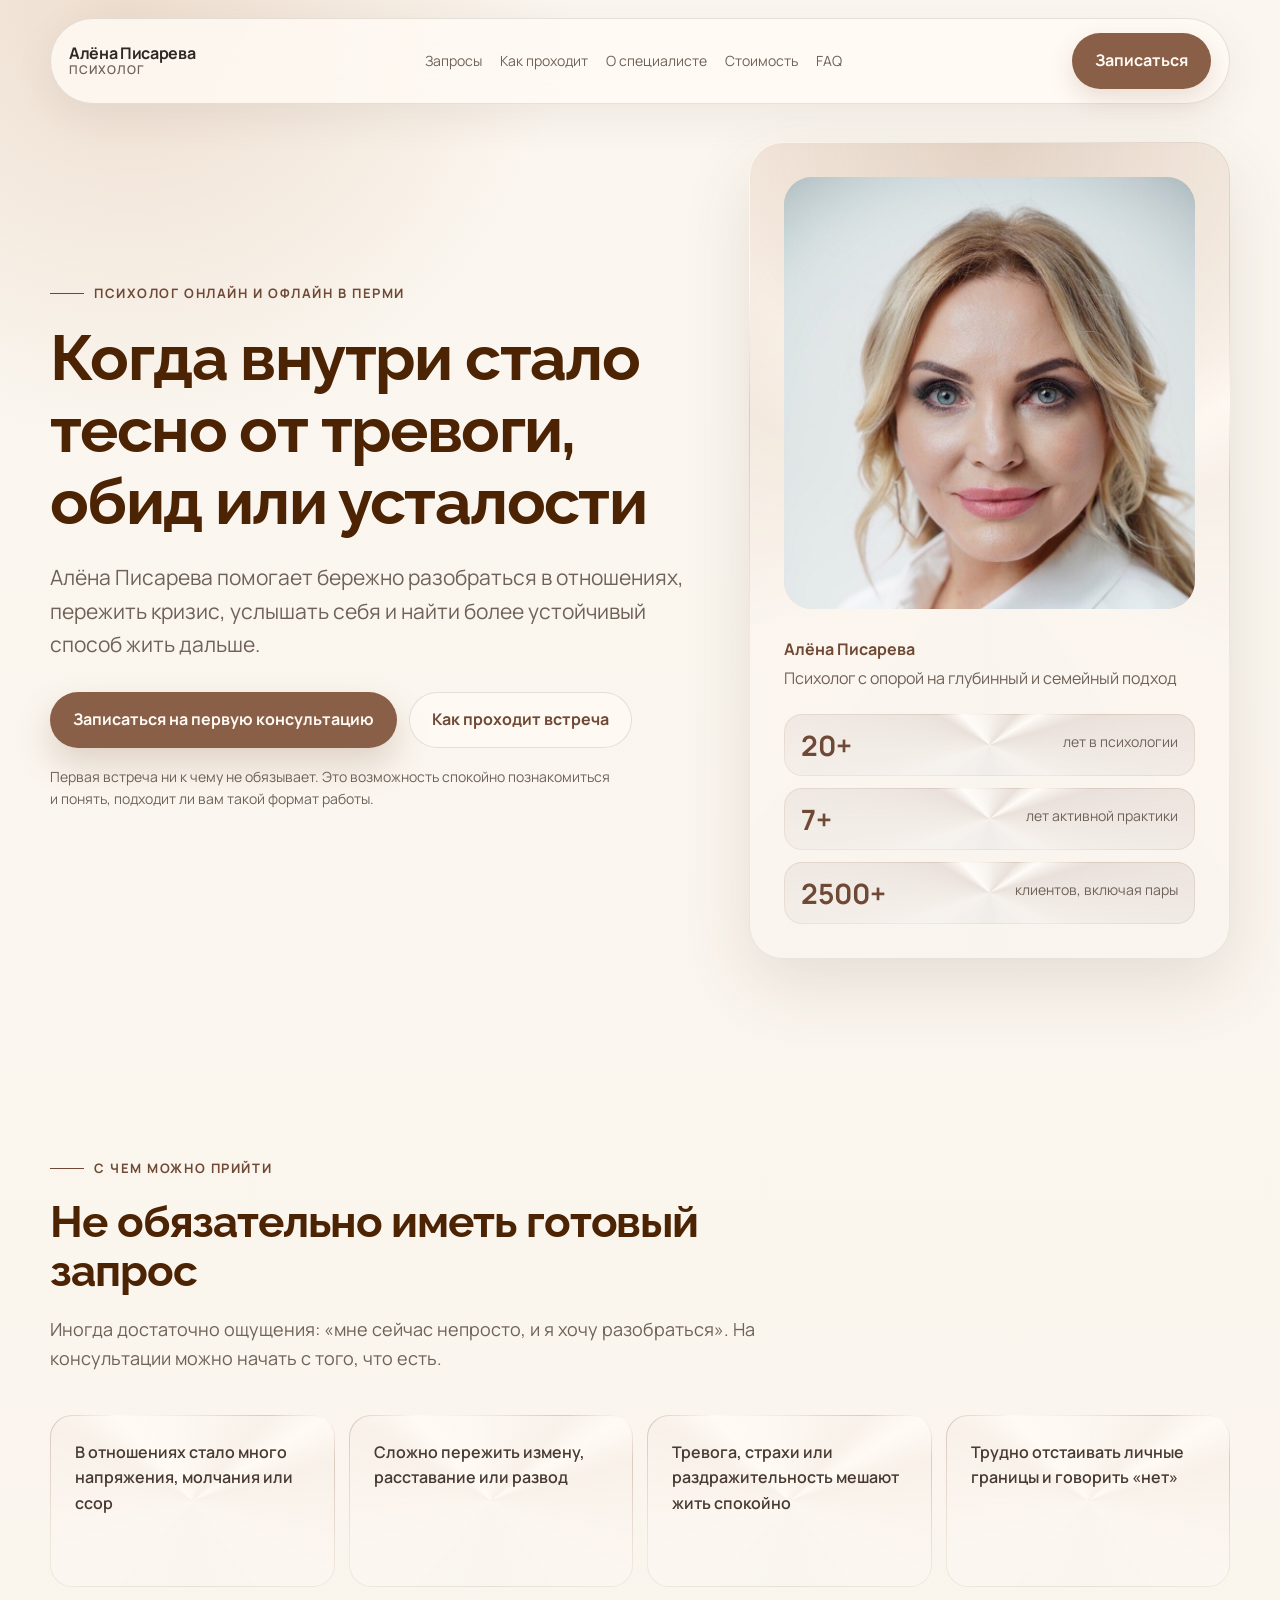
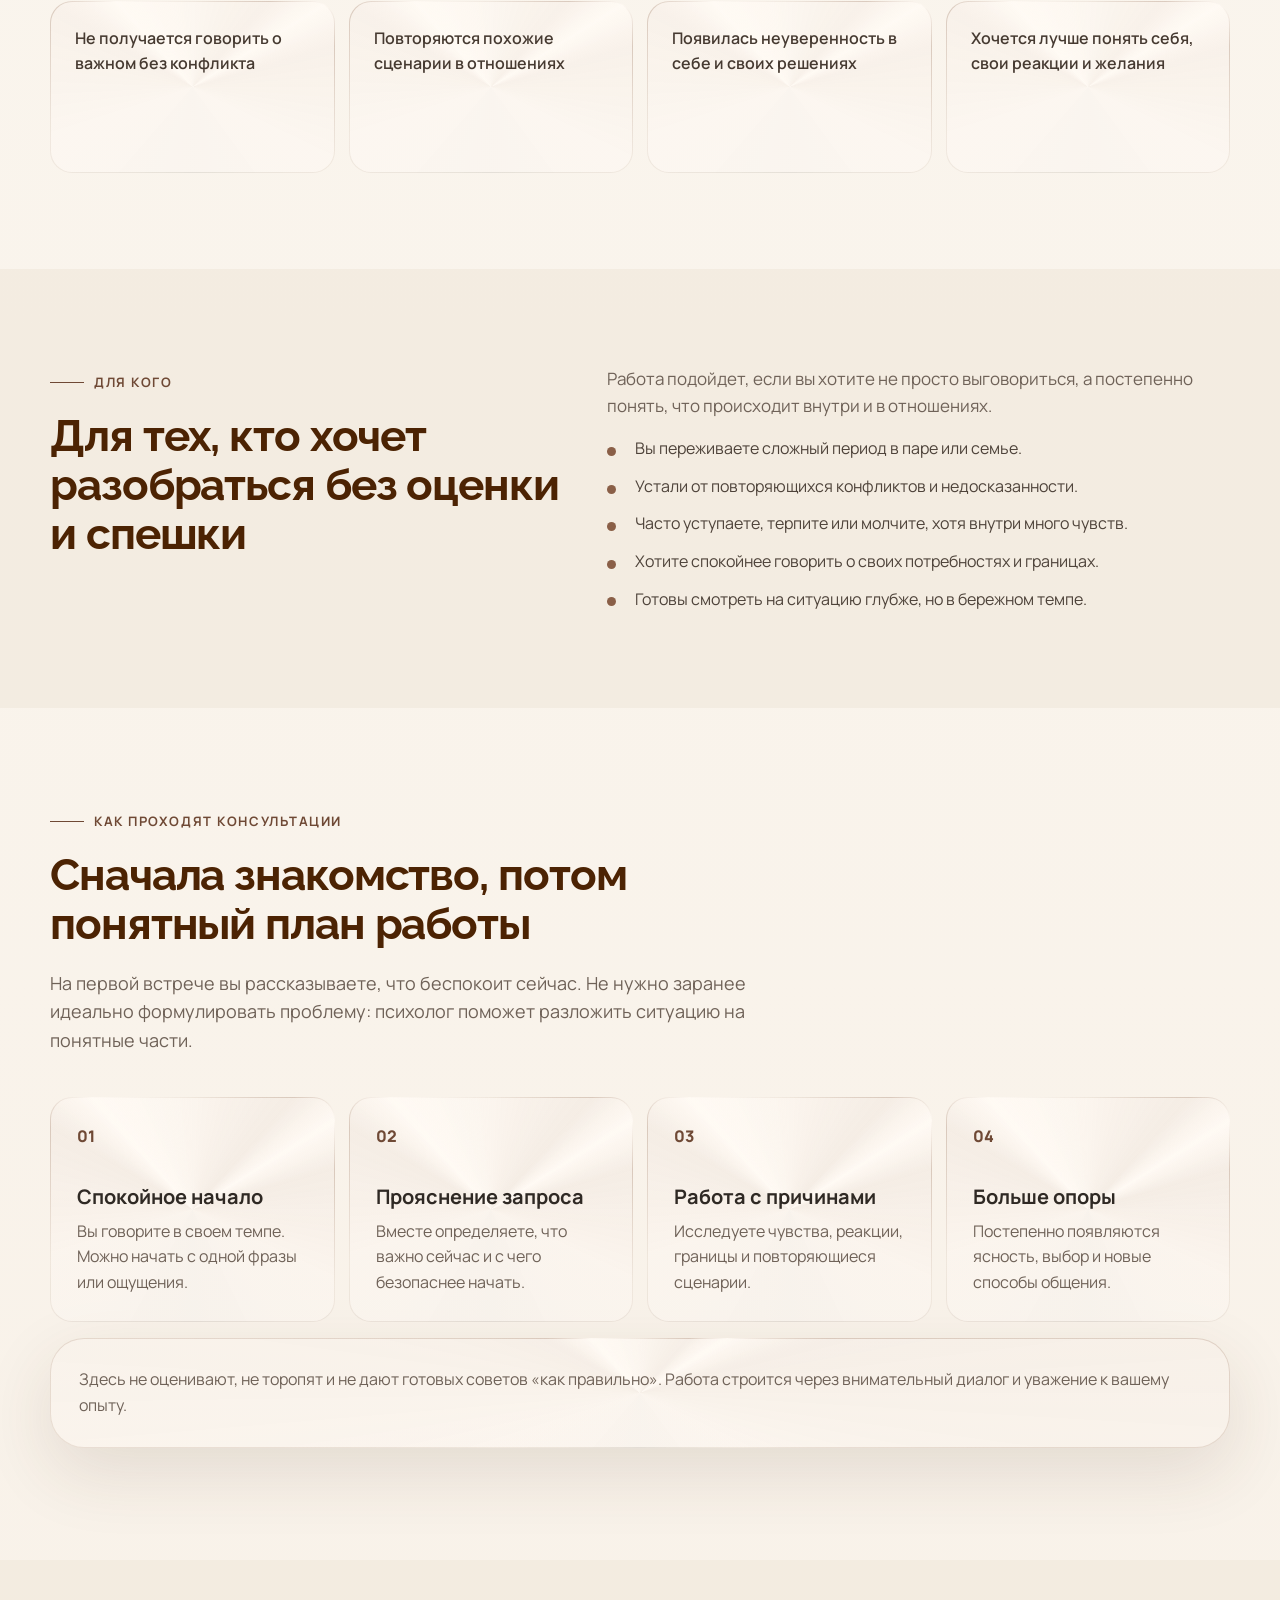
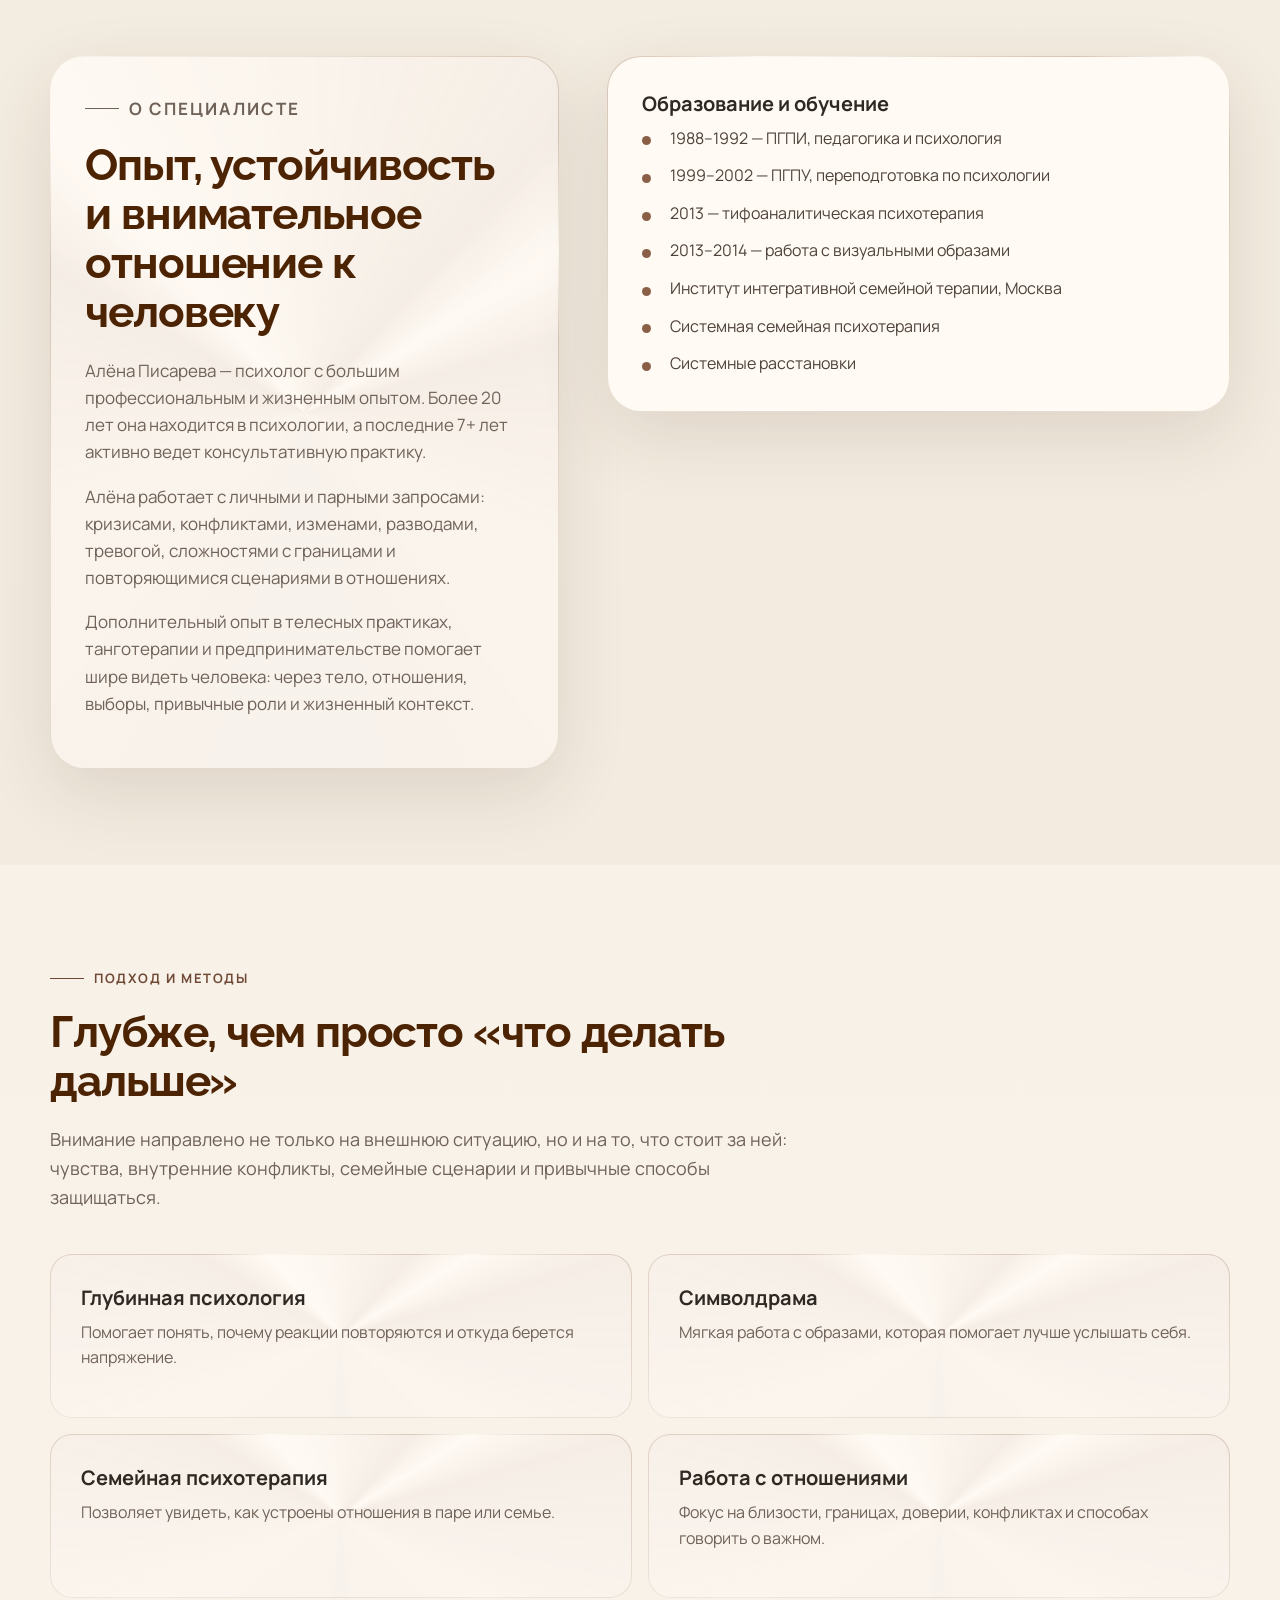
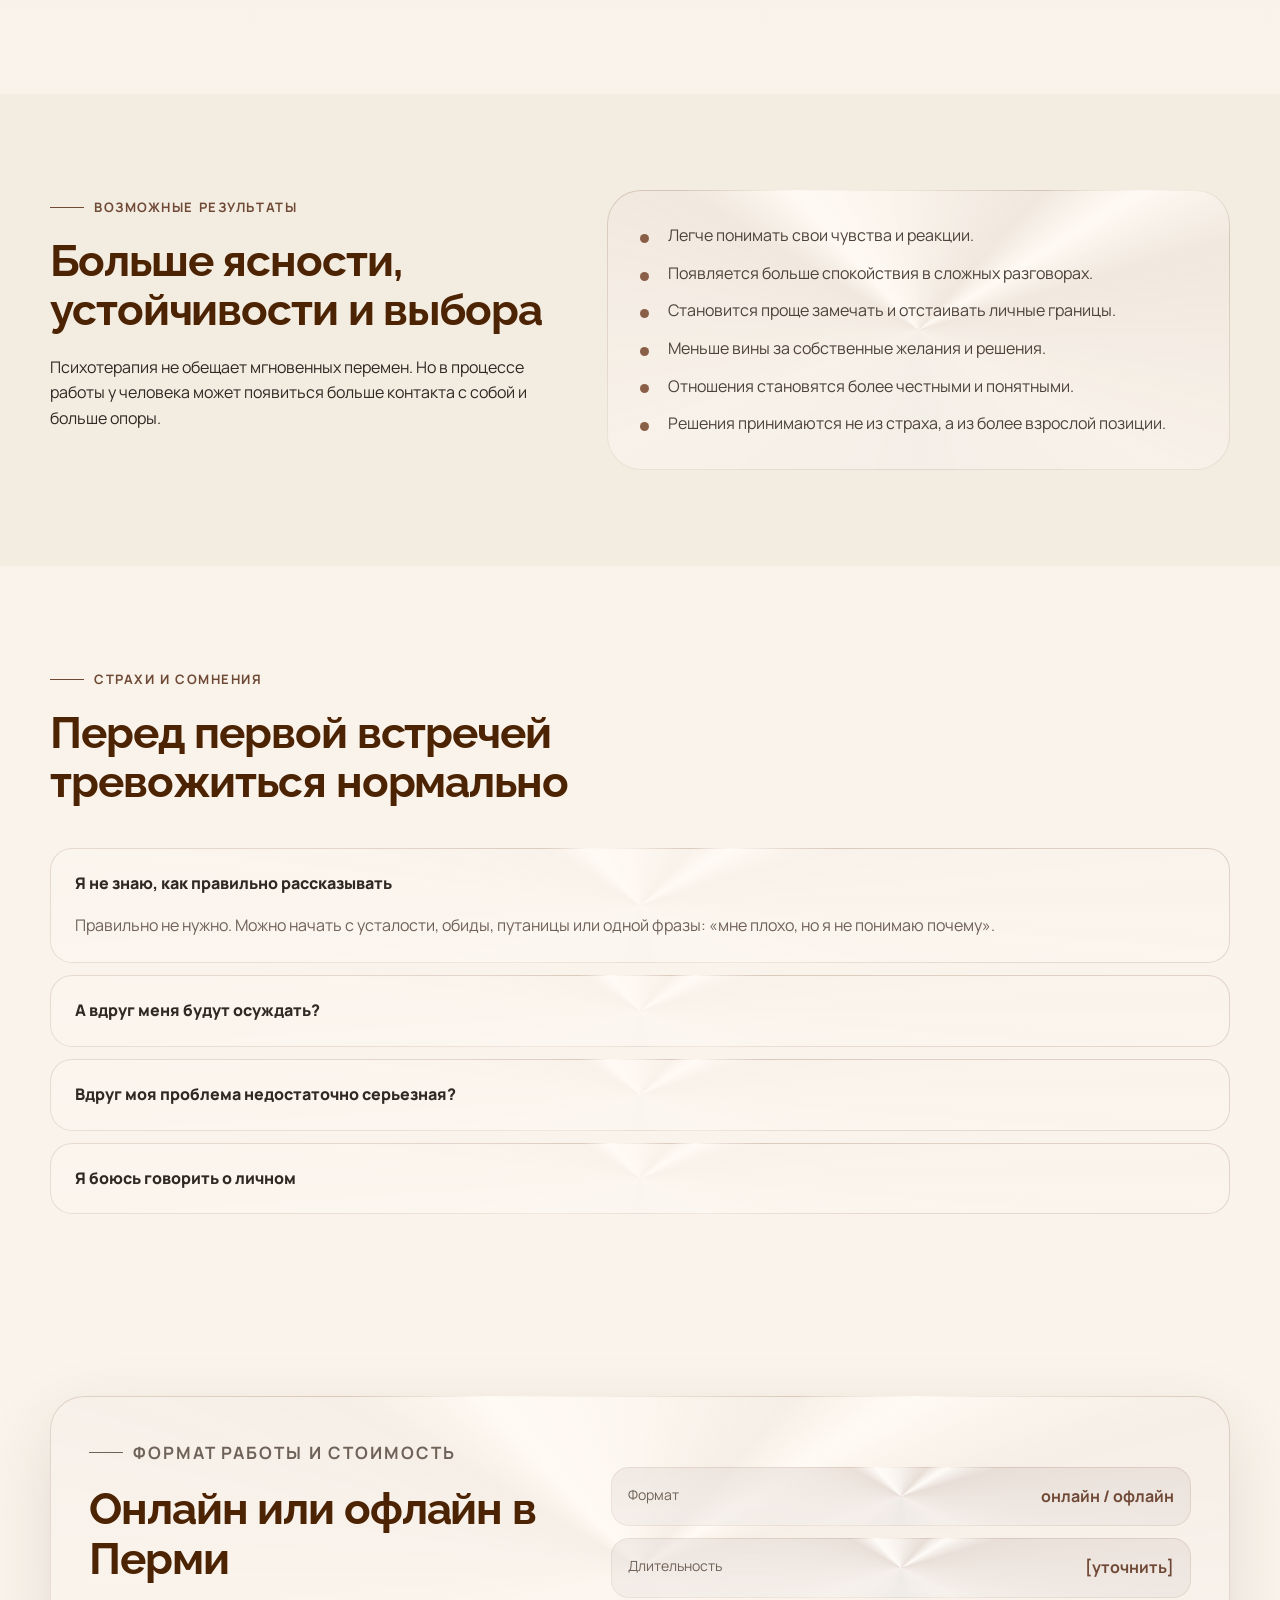
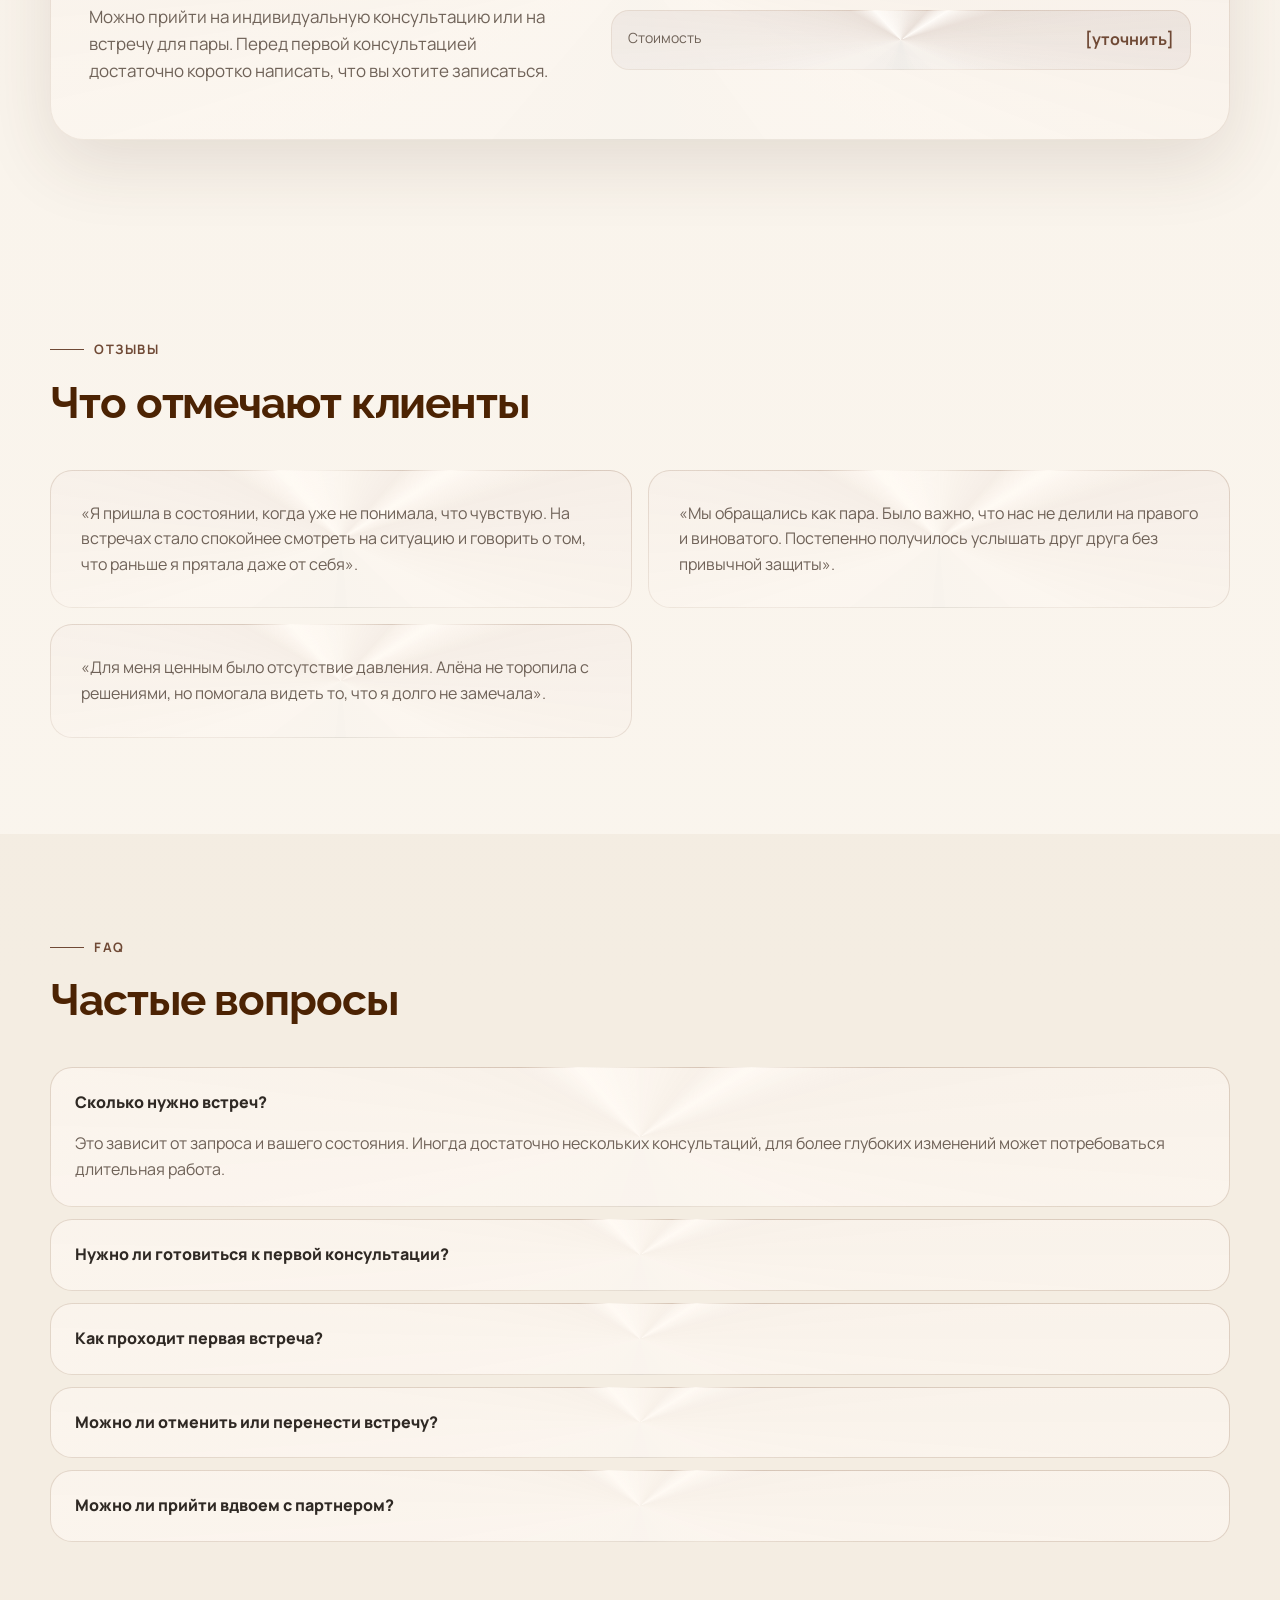
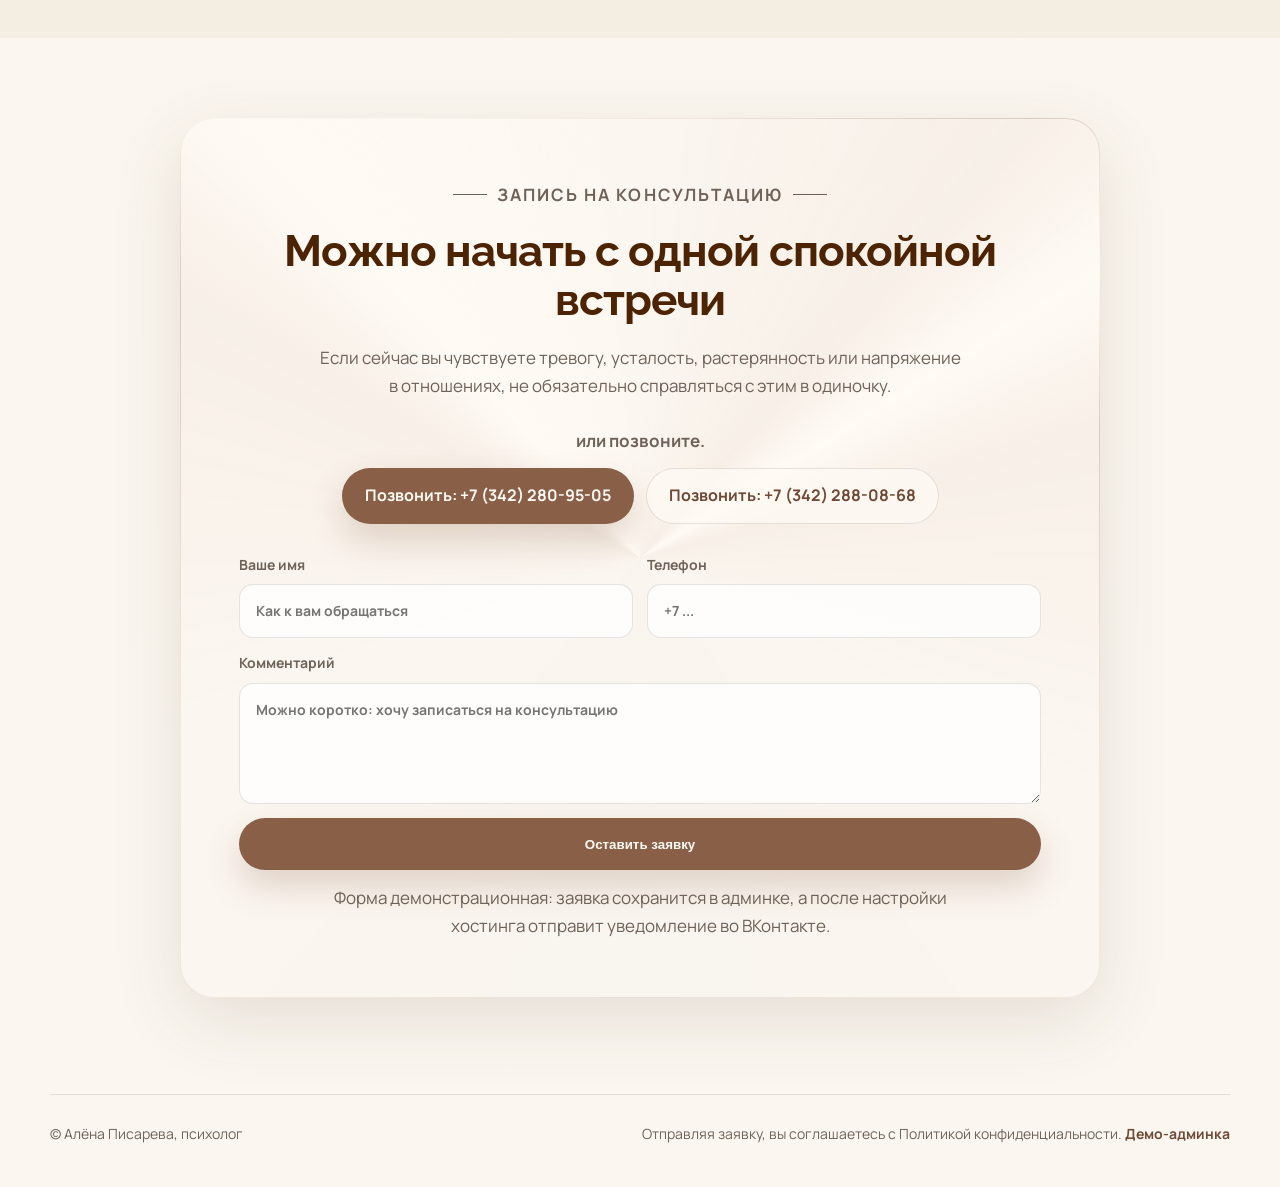
==== commit 4516f738: "В проект добавлена демо-админка Админка собирает заявки для их дальнейшей обработки" ====
--- a/index.html
+++ b/index.html
@@ -369,7 +369,7 @@
             <textarea name="message" rows="4" placeholder="Можно коротко: хочу записаться на консультацию"></textarea>
           </label>
           <button class="button button-primary" type="submit">Оставить заявку</button>
-          <p class="form-note" id="lead-form-status" aria-live="polite">Форма демонстрационная: заявка сохранится в демо-админке этого браузера.</p>
+          <p class="form-note" id="lead-form-status" aria-live="polite">Форма демонстрационная: заявка сохранится в админке, а после настройки хостинга отправит уведомление во ВКонтакте.</p>
         </form>
       </div>
     </section>
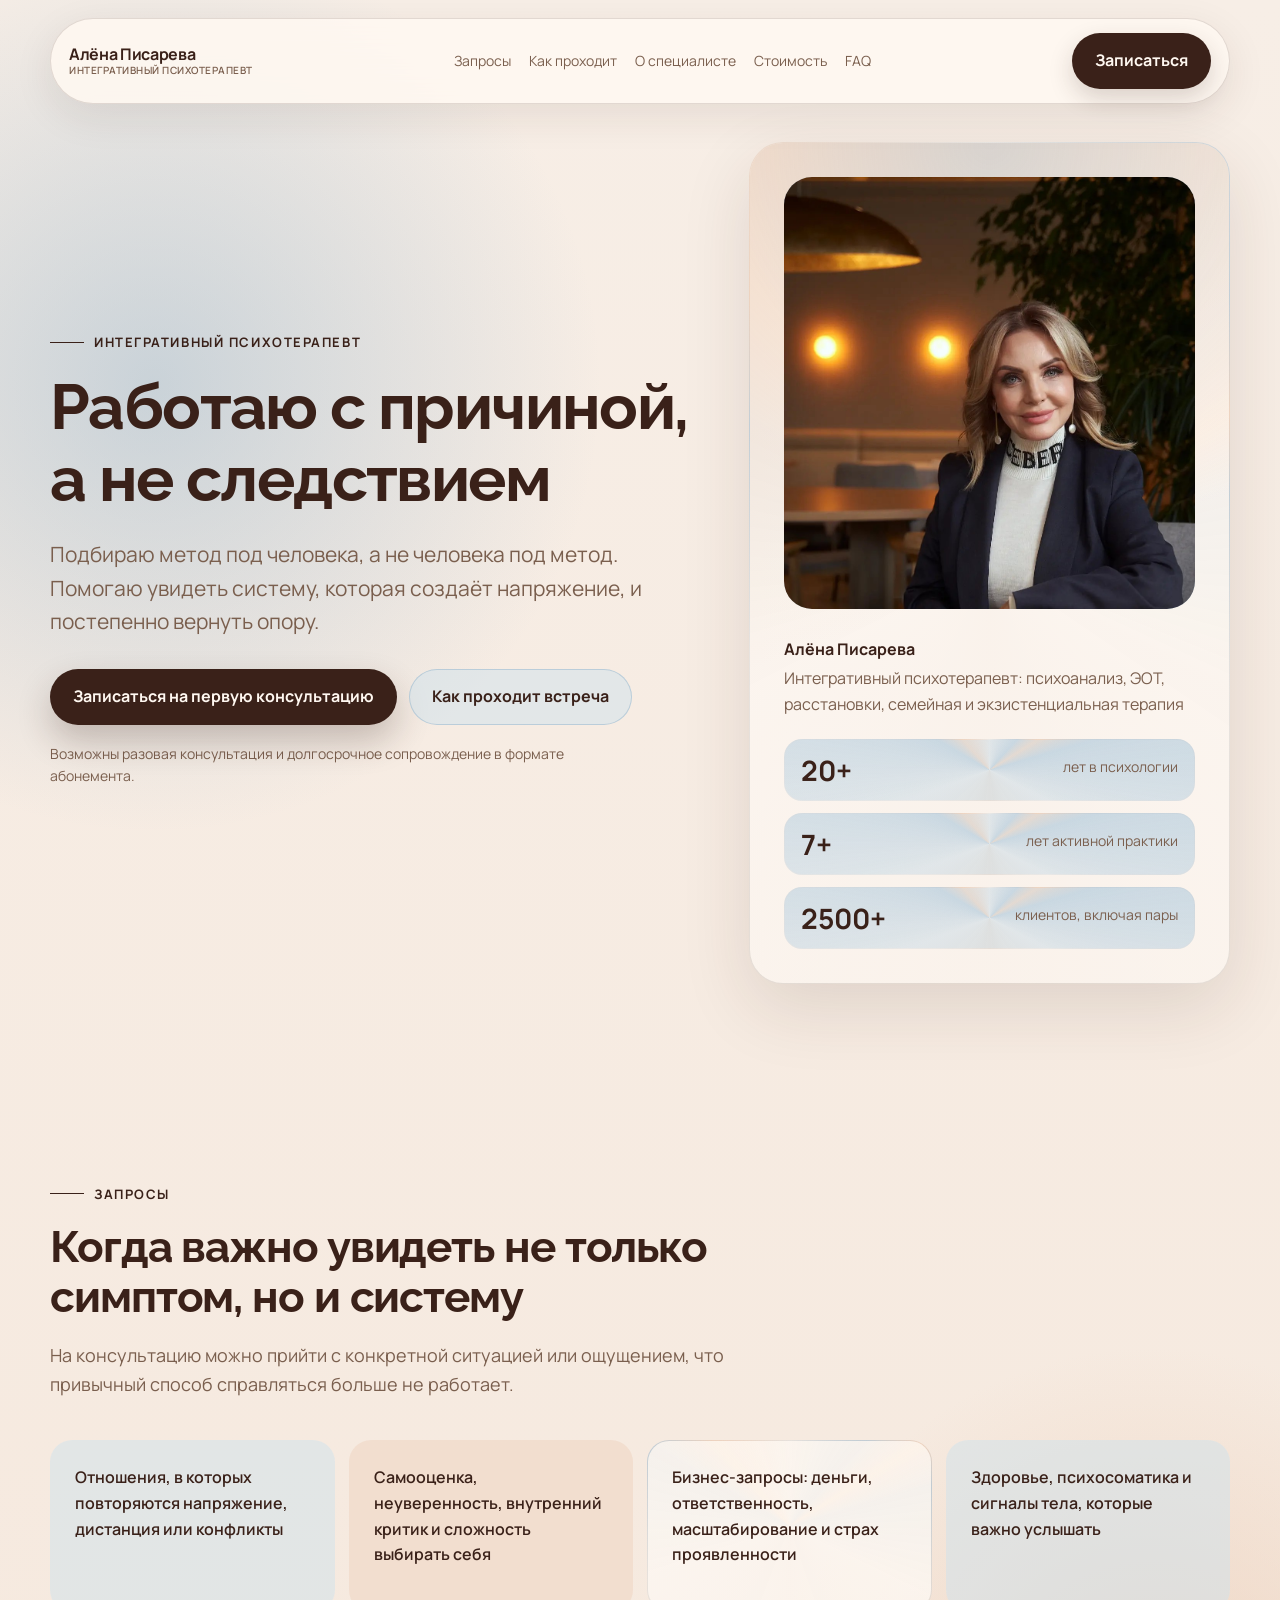
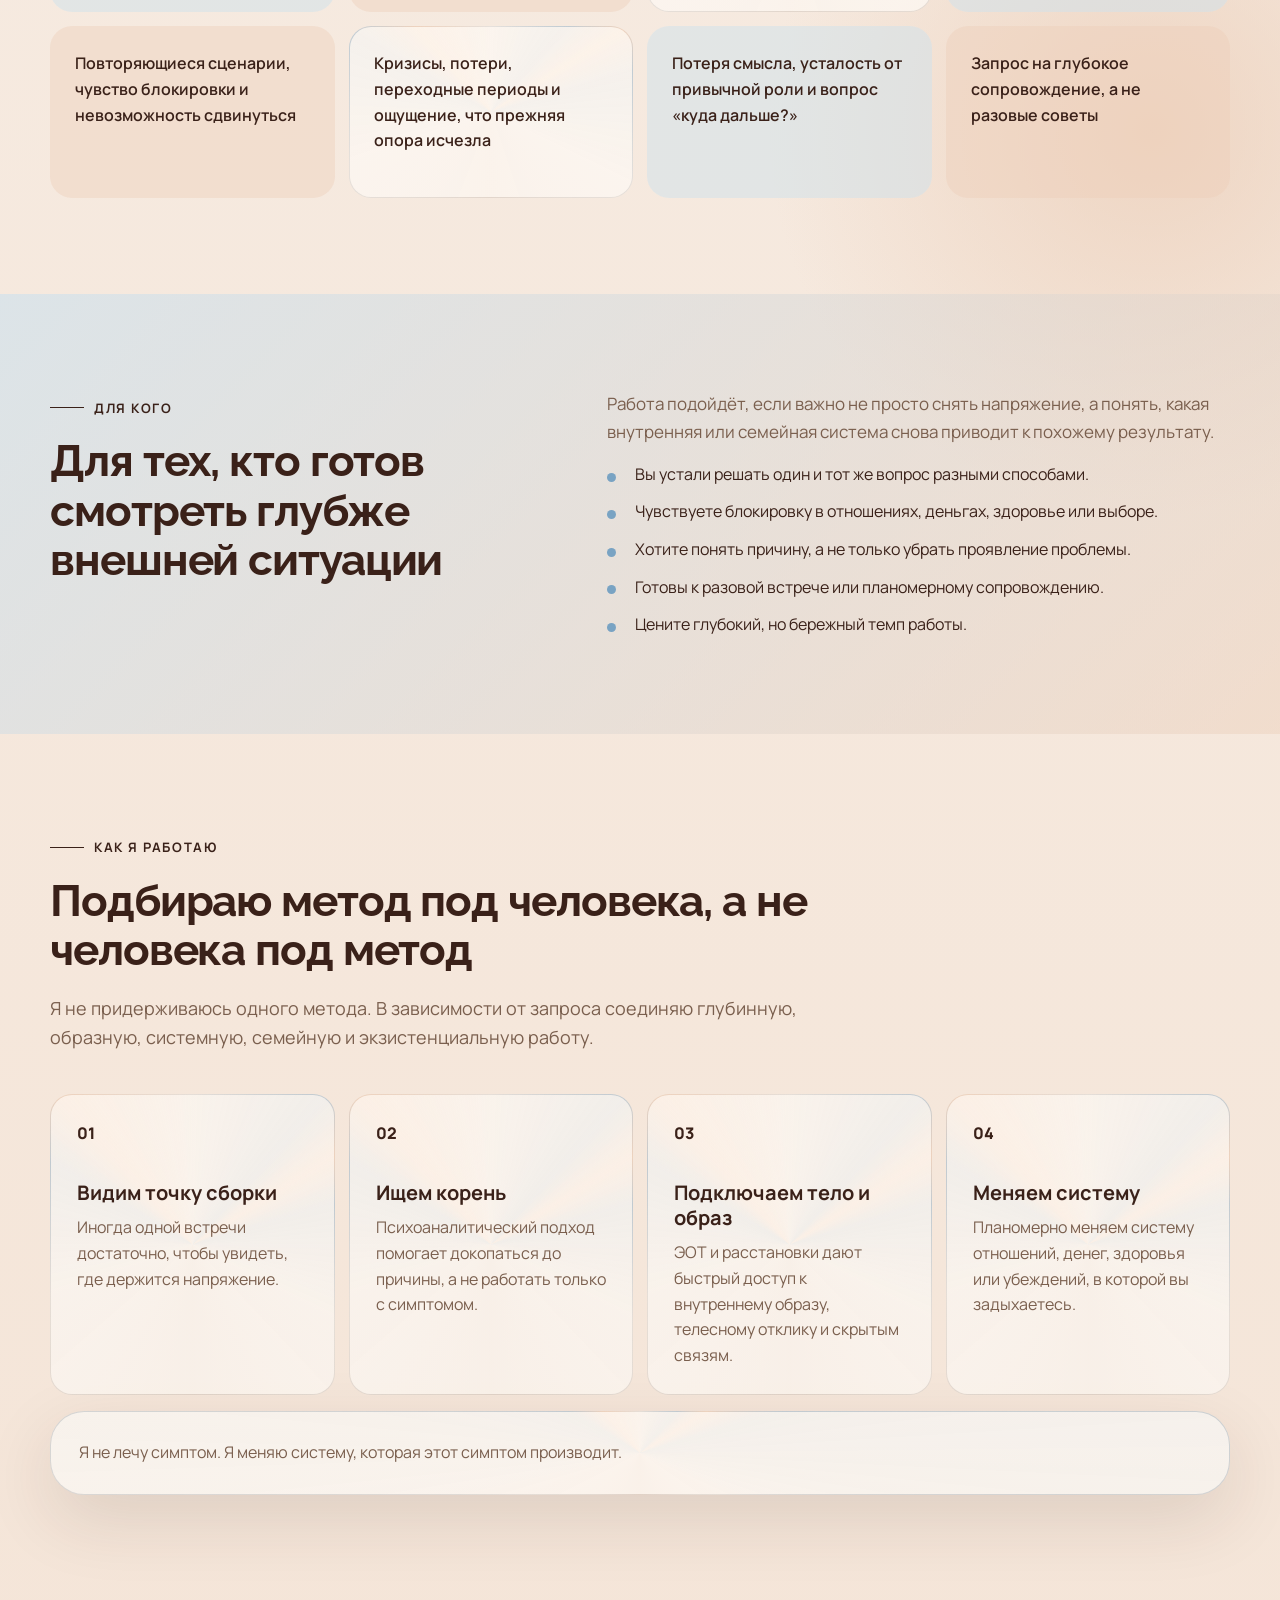
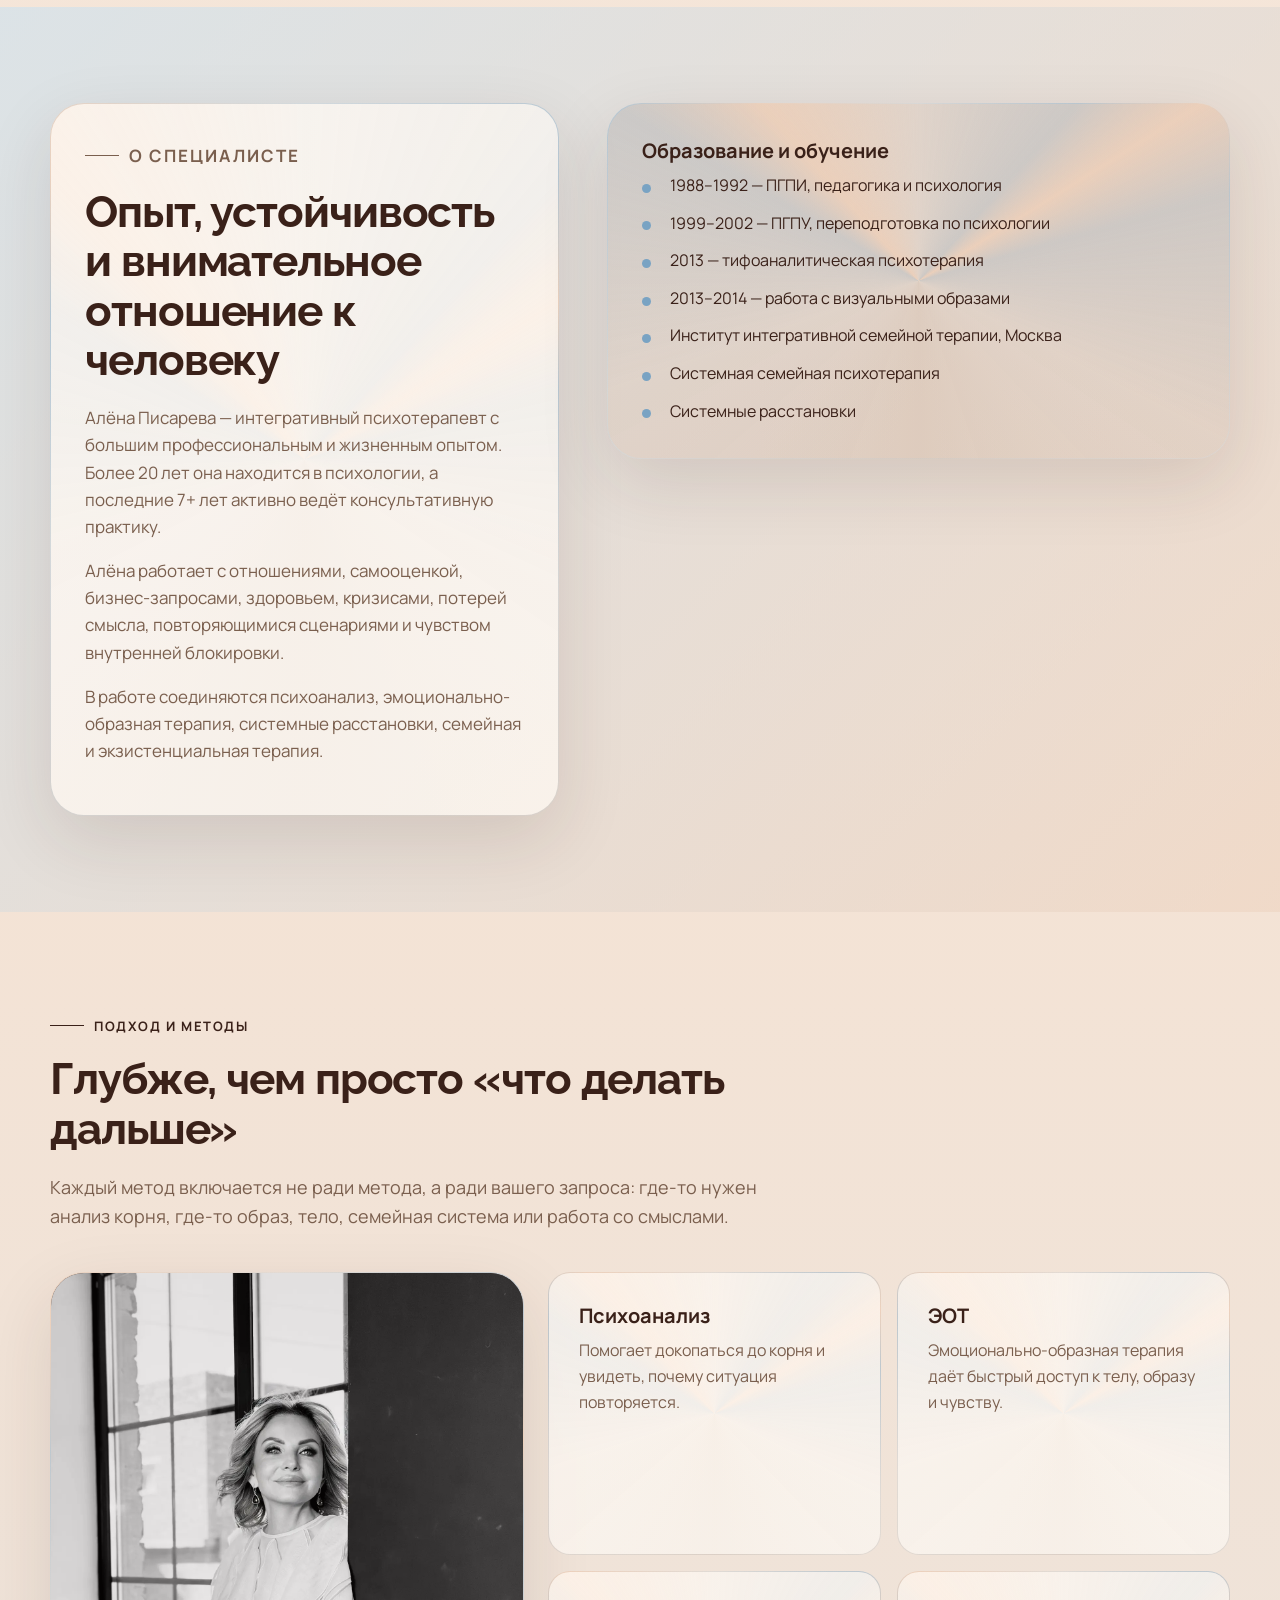
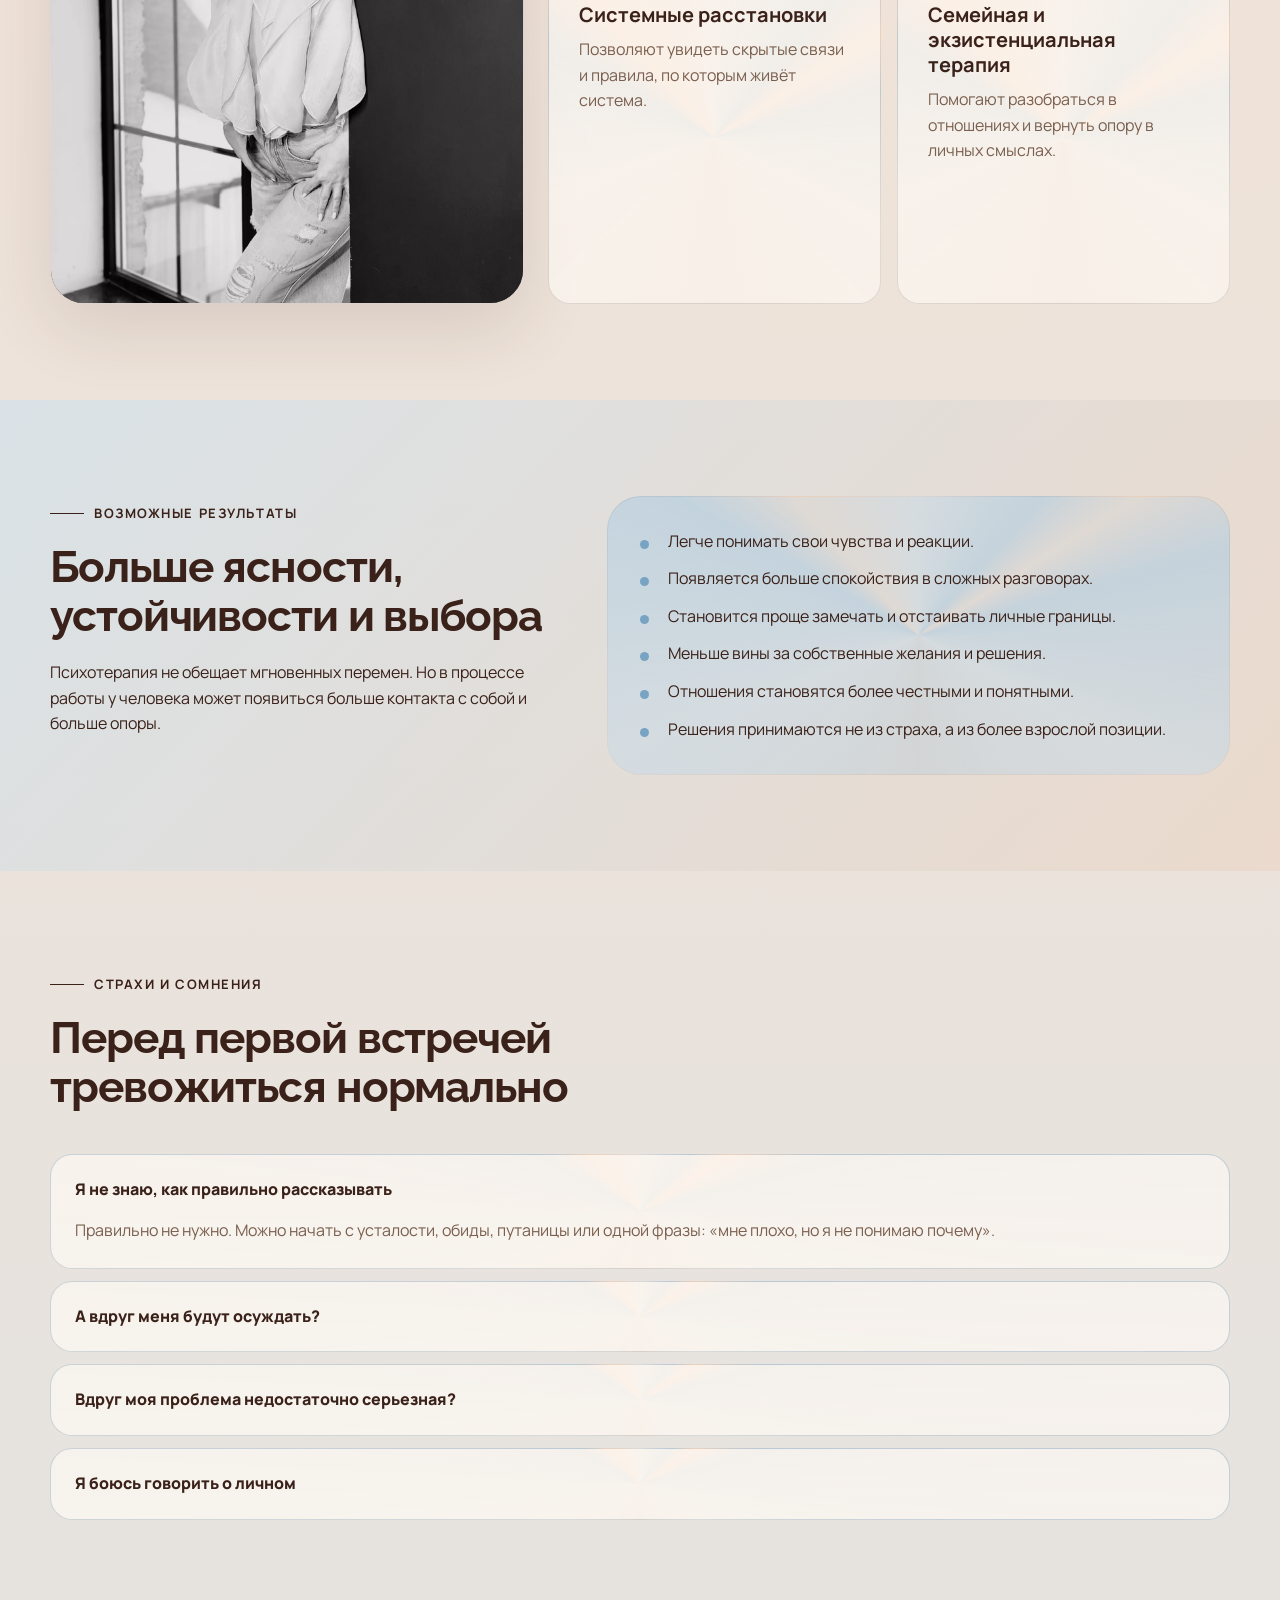
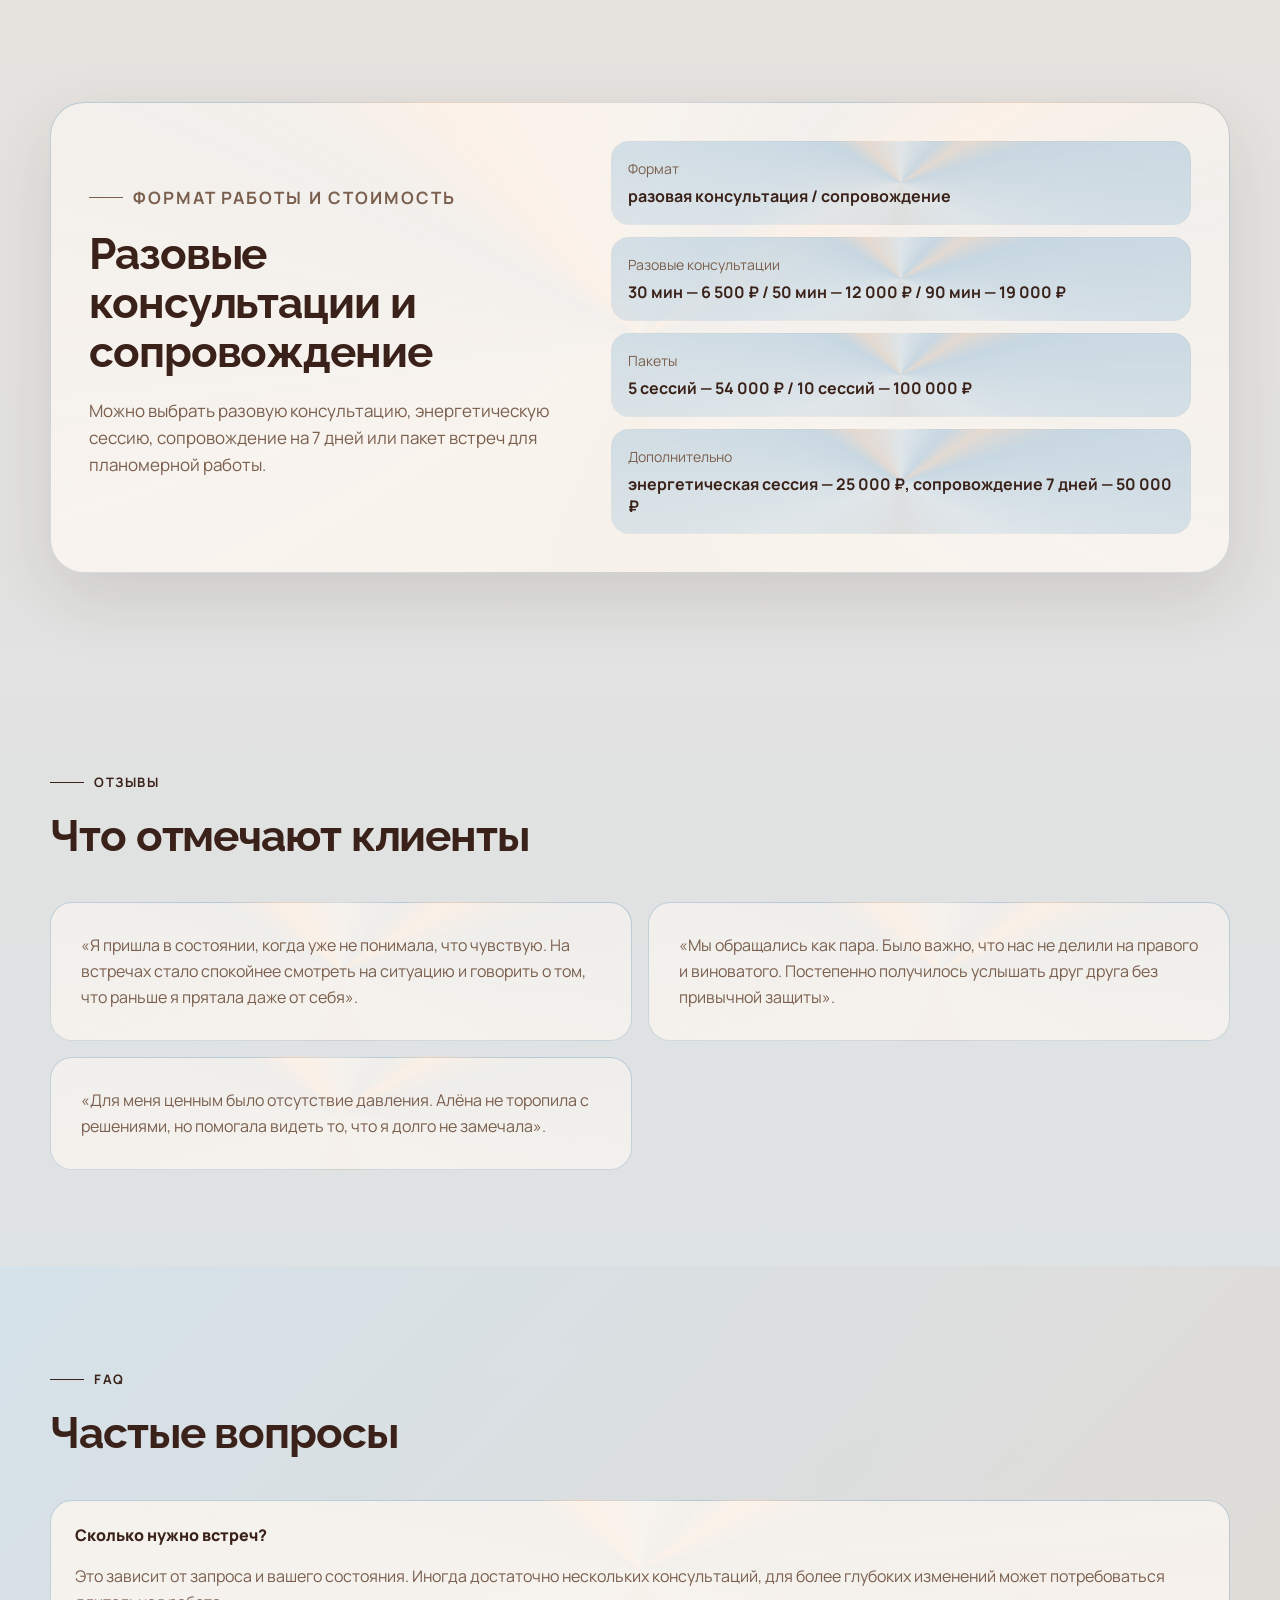
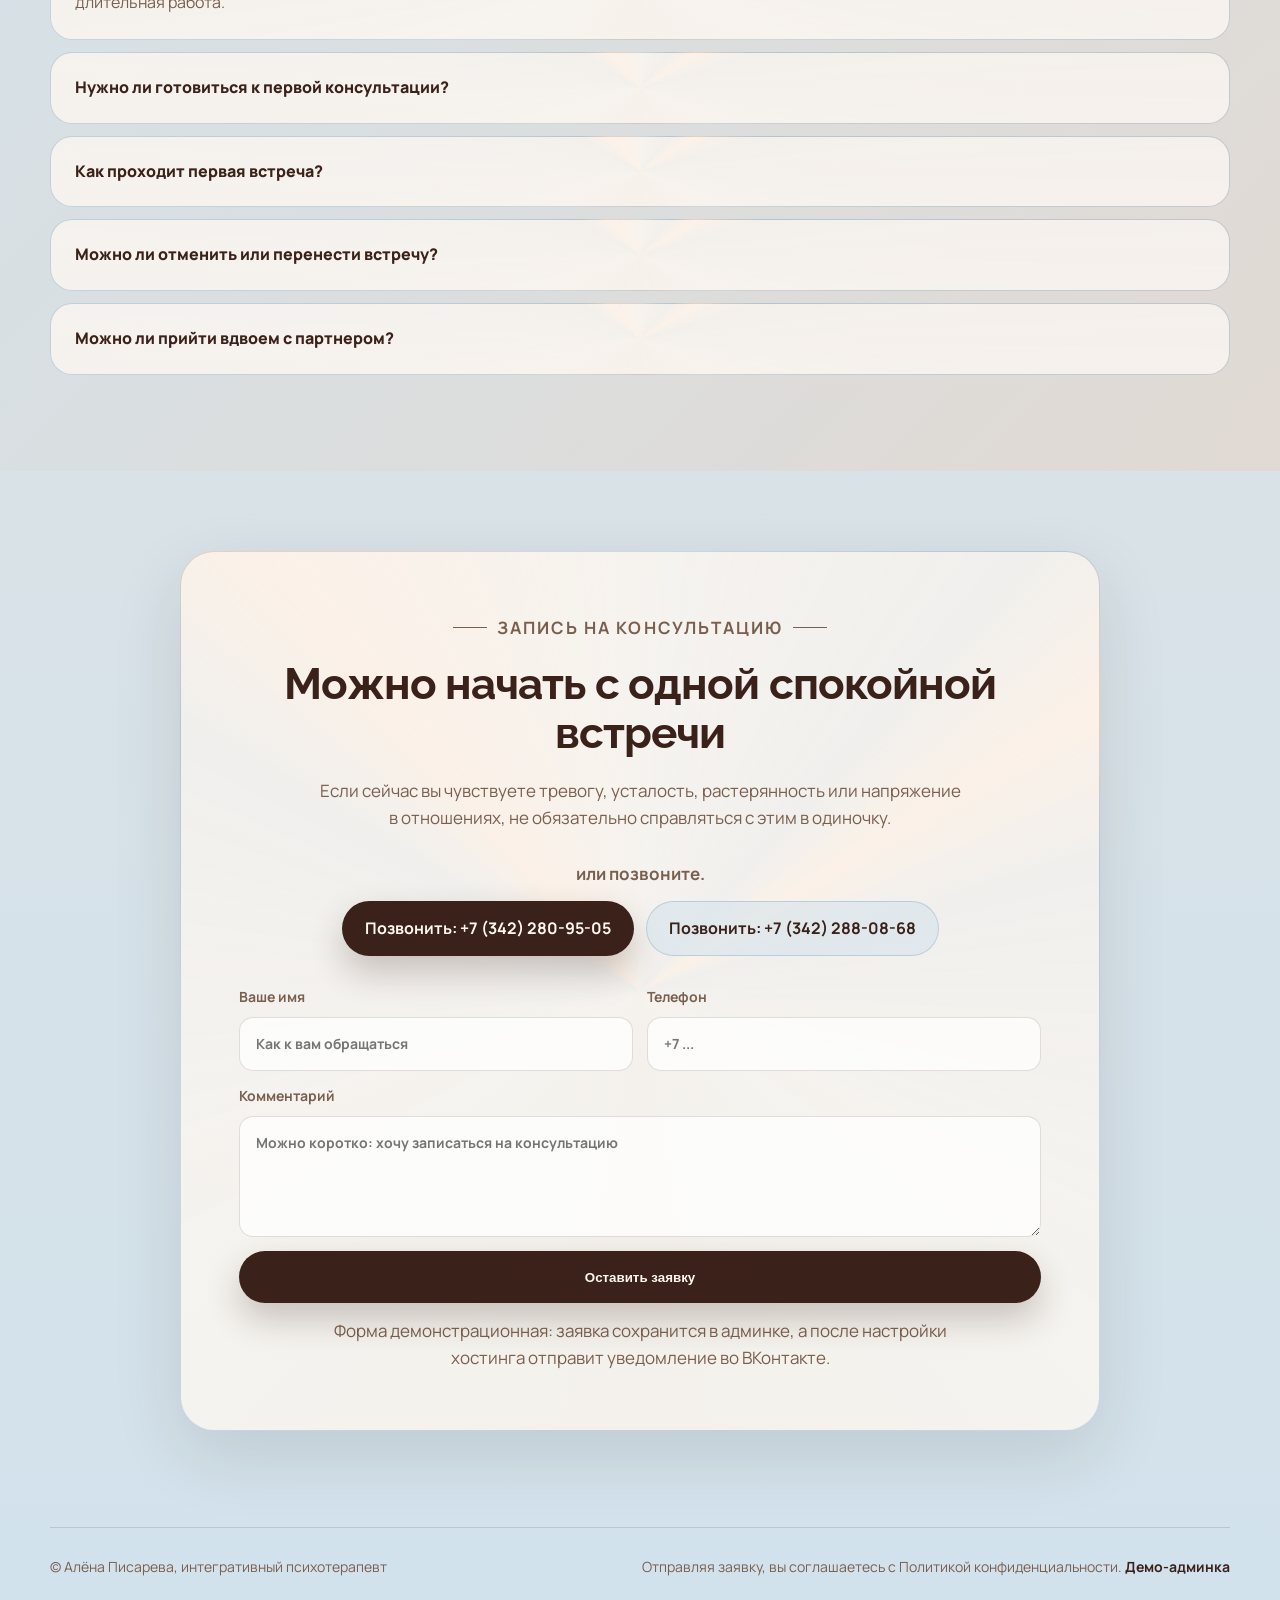
==== commit ab6750eb: "Версия сайта 3 Заменены фото, исправлены тексты, использована палитра Заказчика." ====
--- a/index.html
+++ b/index.html
@@ -3,10 +3,10 @@
 <head>
   <meta charset="UTF-8" />
   <meta name="viewport" content="width=device-width, initial-scale=1.0" />
-  <title>Психолог Алёна Писарева | Консультации онлайн и в Перми</title>
+  <title>Интегративный психотерапевт Алёна Писарева | Консультации</title>
   <meta
     name="description"
-    content="Психолог Алёна Писарева. Бережная работа с отношениями, тревогой, кризисами, границами и внутренними конфликтами. Онлайн и офлайн в Перми."
+    content="Интегративный психотерапевт Алёна Писарева. Работа с причиной, а не следствием: отношения, самооценка, бизнес, здоровье, кризисы и повторяющиеся сценарии."
   />
   <link rel="preconnect" href="https://fonts.googleapis.com" />
   <link rel="preconnect" href="https://fonts.gstatic.com" crossorigin />
@@ -20,7 +20,7 @@
   <header class="site-header">
     <a class="logo" href="#top" aria-label="На главный экран">
       <span>Алёна Писарева</span>
-      <small>психолог</small>
+      <small>интегративный психотерапевт</small>
     </a>
     <nav class="nav" aria-label="Основная навигация">
       <a href="#requests">Запросы</a>
@@ -35,28 +35,28 @@
   <main id="top">
     <section class="hero section">
       <div class="hero-content">
-        <p class="eyebrow">Психолог онлайн и офлайн в Перми</p>
-        <h1>Когда внутри стало тесно от тревоги, обид или усталости</h1>
+        <p class="eyebrow">Интегративный психотерапевт</p>
+        <h1>Работаю с причиной, а не следствием</h1>
         <p class="hero-text">
-          Алёна Писарева помогает бережно разобраться в отношениях, пережить
-          кризис, услышать себя и найти более устойчивый способ жить дальше.
+          Подбираю метод под человека, а не человека под метод. Помогаю увидеть
+          систему, которая создаёт напряжение, и постепенно вернуть опору.
         </p>
         <div class="hero-actions">
           <a class="button button-primary" href="#contact">Записаться на первую консультацию</a>
           <a class="button button-secondary" href="#process">Как проходит встреча</a>
         </div>
         <p class="note">
-          Первая встреча ни к чему не обязывает. Это возможность спокойно
-          познакомиться и понять, подходит ли вам такой формат работы.
+          Возможны разовая консультация и долгосрочное сопровождение в формате
+          абонемента.
         </p>
       </div>
 
       <aside class="hero-card" aria-label="Опыт специалиста">
         <div class="portrait">
-          <img src="Психолог Алёна Писарева 2.jpg" alt="Психолог Алёна Писарева" />
+          <img src="Алёна (деловое фото).jpg" alt="Интегративный психотерапевт Алёна Писарева" />
         </div>
         <p class="card-label">Алёна Писарева</p>
-        <p class="card-title">Психолог с опорой на глубинный и семейный подход</p>
+        <p class="card-title">Интегративный психотерапевт: психоанализ, ЭОТ, расстановки, семейная и экзистенциальная терапия</p>
         <div class="stats">
           <div>
             <strong>20+</strong>
@@ -76,22 +76,22 @@
 
     <section class="section" id="requests">
       <div class="section-heading">
-        <p class="eyebrow">С чем можно прийти</p>
-        <h2>Не обязательно иметь готовый запрос</h2>
+        <p class="eyebrow">Запросы</p>
+        <h2>Когда важно увидеть не только симптом, но и систему</h2>
         <p>
-          Иногда достаточно ощущения: «мне сейчас непросто, и я хочу
-          разобраться». На консультации можно начать с того, что есть.
+          На консультацию можно прийти с конкретной ситуацией или ощущением,
+          что привычный способ справляться больше не работает.
         </p>
       </div>
       <div class="cards-grid">
-        <article class="card">В отношениях стало много напряжения, молчания или ссор</article>
-        <article class="card">Сложно пережить измену, расставание или развод</article>
-        <article class="card">Тревога, страхи или раздражительность мешают жить спокойно</article>
-        <article class="card">Трудно отстаивать личные границы и говорить «нет»</article>
-        <article class="card">Не получается говорить о важном без конфликта</article>
-        <article class="card">Повторяются похожие сценарии в отношениях</article>
-        <article class="card">Появилась неуверенность в себе и своих решениях</article>
-        <article class="card">Хочется лучше понять себя, свои реакции и желания</article>
+        <article class="card">Отношения, в которых повторяются напряжение, дистанция или конфликты</article>
+        <article class="card">Самооценка, неуверенность, внутренний критик и сложность выбирать себя</article>
+        <article class="card">Бизнес-запросы: деньги, ответственность, масштабирование и страх проявленности</article>
+        <article class="card">Здоровье, психосоматика и сигналы тела, которые важно услышать</article>
+        <article class="card">Повторяющиеся сценарии, чувство блокировки и невозможность сдвинуться</article>
+        <article class="card">Кризисы, потери, переходные периоды и ощущение, что прежняя опора исчезла</article>
+        <article class="card">Потеря смысла, усталость от привычной роли и вопрос «куда дальше?»</article>
+        <article class="card">Запрос на глубокое сопровождение, а не разовые советы</article>
       </div>
     </section>
 
@@ -99,19 +99,19 @@
       <div class="split">
         <div>
           <p class="eyebrow">Для кого</p>
-          <h2>Для тех, кто хочет разобраться без оценки и спешки</h2>
+          <h2>Для тех, кто готов смотреть глубже внешней ситуации</h2>
         </div>
         <div class="text-block">
           <p>
-            Работа подойдет, если вы хотите не просто выговориться, а постепенно
-            понять, что происходит внутри и в отношениях.
+            Работа подойдёт, если важно не просто снять напряжение, а понять,
+            какая внутренняя или семейная система снова приводит к похожему результату.
           </p>
           <ul class="check-list">
-            <li>Вы переживаете сложный период в паре или семье.</li>
-            <li>Устали от повторяющихся конфликтов и недосказанности.</li>
-            <li>Часто уступаете, терпите или молчите, хотя внутри много чувств.</li>
-            <li>Хотите спокойнее говорить о своих потребностях и границах.</li>
-            <li>Готовы смотреть на ситуацию глубже, но в бережном темпе.</li>
+            <li>Вы устали решать один и тот же вопрос разными способами.</li>
+            <li>Чувствуете блокировку в отношениях, деньгах, здоровье или выборе.</li>
+            <li>Хотите понять причину, а не только убрать проявление проблемы.</li>
+            <li>Готовы к разовой встрече или планомерному сопровождению.</li>
+            <li>Цените глубокий, но бережный темп работы.</li>
           </ul>
         </div>
       </div>
@@ -119,39 +119,37 @@
 
     <section class="section" id="process">
       <div class="section-heading">
-        <p class="eyebrow">Как проходят консультации</p>
-        <h2>Сначала знакомство, потом понятный план работы</h2>
+        <p class="eyebrow">Как я работаю</p>
+        <h2>Подбираю метод под человека, а не человека под метод</h2>
         <p>
-          На первой встрече вы рассказываете, что беспокоит сейчас. Не нужно
-          заранее идеально формулировать проблему: психолог поможет разложить
-          ситуацию на понятные части.
+          Я не придерживаюсь одного метода. В зависимости от запроса соединяю
+          глубинную, образную, системную, семейную и экзистенциальную работу.
         </p>
       </div>
       <div class="steps">
         <article class="step">
           <span>01</span>
-          <h3>Спокойное начало</h3>
-          <p>Вы говорите в своем темпе. Можно начать с одной фразы или ощущения.</p>
+          <h3>Видим точку сборки</h3>
+          <p>Иногда одной встречи достаточно, чтобы увидеть, где держится напряжение.</p>
         </article>
         <article class="step">
           <span>02</span>
-          <h3>Прояснение запроса</h3>
-          <p>Вместе определяете, что важно сейчас и с чего безопаснее начать.</p>
+          <h3>Ищем корень</h3>
+          <p>Психоаналитический подход помогает докопаться до причины, а не работать только с симптомом.</p>
         </article>
         <article class="step">
           <span>03</span>
-          <h3>Работа с причинами</h3>
-          <p>Исследуете чувства, реакции, границы и повторяющиеся сценарии.</p>
+          <h3>Подключаем тело и образ</h3>
+          <p>ЭОТ и расстановки дают быстрый доступ к внутреннему образу, телесному отклику и скрытым связям.</p>
         </article>
         <article class="step">
           <span>04</span>
-          <h3>Больше опоры</h3>
-          <p>Постепенно появляются ясность, выбор и новые способы общения.</p>
+          <h3>Меняем систему</h3>
+          <p>Планомерно меняем систему отношений, денег, здоровья или убеждений, в которой вы задыхаетесь.</p>
         </article>
       </div>
       <p class="soft-panel">
-        Здесь не оценивают, не торопят и не дают готовых советов «как правильно».
-        Работа строится через внимательный диалог и уважение к вашему опыту.
+        Я не лечу симптом. Я меняю систему, которая этот симптом производит.
       </p>
     </section>
 
@@ -161,19 +159,18 @@
           <p class="eyebrow">О специалисте</p>
           <h2>Опыт, устойчивость и внимательное отношение к человеку</h2>
           <p>
-            Алёна Писарева — психолог с большим профессиональным и жизненным
-            опытом. Более 20 лет она находится в психологии, а последние 7+
-            лет активно ведет консультативную практику.
-          </p>
-          <p>
-            Алёна работает с личными и парными запросами: кризисами,
-            конфликтами, изменами, разводами, тревогой, сложностями с границами
-            и повторяющимися сценариями в отношениях.
-          </p>
-          <p>
-            Дополнительный опыт в телесных практиках, танготерапии и
-            предпринимательстве помогает шире видеть человека: через тело,
-            отношения, выборы, привычные роли и жизненный контекст.
+            Алёна Писарева — интегративный психотерапевт с большим
+            профессиональным и жизненным опытом. Более 20 лет она находится в
+            психологии, а последние 7+ лет активно ведёт консультативную практику.
+          </p>
+          <p>
+            Алёна работает с отношениями, самооценкой, бизнес-запросами,
+            здоровьем, кризисами, потерей смысла, повторяющимися сценариями и
+            чувством внутренней блокировки.
+          </p>
+          <p>
+            В работе соединяются психоанализ, эмоционально-образная терапия,
+            системные расстановки, семейная и экзистенциальная терапия.
           </p>
         </div>
         <div class="education-card">
@@ -196,28 +193,32 @@
         <p class="eyebrow">Подход и методы</p>
         <h2>Глубже, чем просто «что делать дальше»</h2>
         <p>
-          Внимание направлено не только на внешнюю ситуацию, но и на то, что
-          стоит за ней: чувства, внутренние конфликты, семейные сценарии и
-          привычные способы защищаться.
-        </p>
-      </div>
-      <div class="method-grid">
-        <article>
-          <h3>Глубинная психология</h3>
-          <p>Помогает понять, почему реакции повторяются и откуда берется напряжение.</p>
-        </article>
-        <article>
-          <h3>Символдрама</h3>
-          <p>Мягкая работа с образами, которая помогает лучше услышать себя.</p>
-        </article>
-        <article>
-          <h3>Семейная психотерапия</h3>
-          <p>Позволяет увидеть, как устроены отношения в паре или семье.</p>
-        </article>
-        <article>
-          <h3>Работа с отношениями</h3>
-          <p>Фокус на близости, границах, доверии, конфликтах и способах говорить о важном.</p>
-        </article>
+          Каждый метод включается не ради метода, а ради вашего запроса: где-то
+          нужен анализ корня, где-то образ, тело, семейная система или работа со смыслами.
+        </p>
+      </div>
+      <div class="methods-layout">
+        <figure class="methods-photo">
+          <img src="Для описания подходов к работе.jpg" alt="Алёна Писарева в рабочем пространстве" />
+        </figure>
+        <div class="method-grid">
+          <article>
+            <h3>Психоанализ</h3>
+            <p>Помогает докопаться до корня и увидеть, почему ситуация повторяется.</p>
+          </article>
+          <article>
+            <h3>ЭОТ</h3>
+            <p>Эмоционально-образная терапия даёт быстрый доступ к телу, образу и чувству.</p>
+          </article>
+          <article>
+            <h3>Системные расстановки</h3>
+            <p>Позволяют увидеть скрытые связи и правила, по которым живёт система.</p>
+          </article>
+          <article>
+            <h3>Семейная и экзистенциальная терапия</h3>
+            <p>Помогают разобраться в отношениях и вернуть опору в личных смыслах.</p>
+          </article>
+        </div>
       </div>
     </section>
 
@@ -271,25 +272,28 @@
       <div class="price-card">
         <div>
           <p class="eyebrow">Формат работы и стоимость</p>
-          <h2>Онлайн или офлайн в Перми</h2>
-          <p>
-            Можно прийти на индивидуальную консультацию или на встречу для пары.
-            Перед первой консультацией достаточно коротко написать, что вы хотите
-            записаться.
+          <h2>Разовые консультации и сопровождение</h2>
+          <p>
+            Можно выбрать разовую консультацию, энергетическую сессию,
+            сопровождение на 7 дней или пакет встреч для планомерной работы.
           </p>
         </div>
         <div class="price-info">
           <div>
             <span>Формат</span>
-            <strong>онлайн / офлайн</strong>
-          </div>
-          <div>
-            <span>Длительность</span>
-            <strong>[уточнить]</strong>
-          </div>
-          <div>
-            <span>Стоимость</span>
-            <strong>[уточнить]</strong>
+            <strong>разовая консультация / сопровождение</strong>
+          </div>
+          <div>
+            <span>Разовые консультации</span>
+            <strong>30 мин — 6 500 ₽ / 50 мин — 12 000 ₽ / 90 мин — 19 000 ₽</strong>
+          </div>
+          <div>
+            <span>Пакеты</span>
+            <strong>5 сессий — 54 000 ₽ / 10 сессий — 100 000 ₽</strong>
+          </div>
+          <div>
+            <span>Дополнительно</span>
+            <strong>энергетическая сессия — 25 000 ₽, сопровождение 7 дней — 50 000 ₽</strong>
           </div>
         </div>
       </div>
@@ -376,7 +380,7 @@
   </main>
 
   <footer class="footer">
-    <p>© Алёна Писарева, психолог</p>
+    <p>© Алёна Писарева, интегративный психотерапевт</p>
     <p>Отправляя заявку, вы соглашаетесь с Политикой конфиденциальности. <a href="admin.html">Демо-админка</a></p>
   </footer>
   <script src="app.js"></script>
--- a/styles.css
+++ b/styles.css
@@ -1,18 +1,23 @@
 :root {
-  --bg: #fbf7f0;
-  --bg-soft: #f1e8dc;
-  --text: #2f2924;
-  --heading: #4c2303;
-  --muted: #6f6258;
-  --accent: #8a5f47;
-  --accent-dark: #6f4935;
-  --accent-soft: #ead7c6;
-  --card: #fffaf4;
-  --line: rgba(47, 41, 36, 0.12);
-  --border-glow-soft: rgba(138, 95, 71, 0.08);
-  --border-glow: rgba(138, 95, 71, 0.28);
-  --border-glow-light: rgba(255, 250, 244, 0.78);
-  --shadow: 0 24px 70px rgba(71, 48, 32, 0.12);
+  --chambray: #79a3c3;
+  --espresso: #3a2119;
+  --glacier: #d2e2ec;
+  --bisque: #ebcdb7;
+  --clay: #957662;
+  --bg: #f7eee6;
+  --bg-soft: #d2e2ec;
+  --text: #3a2119;
+  --heading: #3a2119;
+  --muted: #7a5f4e;
+  --accent: #79a3c3;
+  --accent-dark: #3a2119;
+  --accent-soft: #d2e2ec;
+  --card: #fff8f1;
+  --line: rgba(58, 33, 25, 0.14);
+  --border-glow-soft: rgba(121, 163, 195, 0.12);
+  --border-glow: rgba(121, 163, 195, 0.42);
+  --border-glow-light: rgba(235, 205, 183, 0.82);
+  --shadow: 0 24px 70px rgba(58, 33, 25, 0.12);
   --radius-lg: 34px;
   --radius-md: 22px;
   --radius-sm: 14px;
@@ -37,8 +42,9 @@
   margin: 0;
   color: var(--text);
   background:
-    radial-gradient(circle at 10% 0%, rgba(234, 215, 198, 0.8), transparent 28rem),
-    linear-gradient(180deg, #fbf7f0 0%, #f8f1e8 42%, #fbf7f0 100%);
+    radial-gradient(circle at 12% 4%, rgba(121, 163, 195, 0.36), transparent 28rem),
+    radial-gradient(circle at 90% 18%, rgba(235, 205, 183, 0.72), transparent 24rem),
+    linear-gradient(180deg, #f7eee6 0%, #f4e3d5 42%, #d2e2ec 100%);
   font-family: "Manrope", Arial, sans-serif;
   line-height: 1.6;
 }
@@ -104,8 +110,8 @@
   padding: 14px 18px;
   border: 1px solid var(--line);
   border-radius: 999px;
-  background: rgba(255, 250, 244, 0.82);
-  box-shadow: 0 12px 40px rgba(71, 48, 32, 0.08);
+  background: rgba(255, 248, 241, 0.86);
+  box-shadow: 0 12px 40px rgba(58, 33, 25, 0.09);
   backdrop-filter: blur(18px);
 }
 
@@ -118,10 +124,11 @@
 }
 
 .logo small {
-  color: var(--muted);
-  font-size: 12px;
+  display: block;
+  color: var(--muted);
+  font-size: 10px;
   font-weight: 600;
-  letter-spacing: 0.08em;
+  letter-spacing: 0.05em;
   text-transform: uppercase;
 }
 
@@ -152,14 +159,14 @@
 .header-cta {
   min-height: 44px;
   padding: 10px 18px;
-  color: #fffaf4;
-  background: var(--accent);
-  box-shadow: 0 10px 24px rgba(138, 95, 71, 0.18);
+  color: #fff8f1;
+  background: var(--espresso);
+  box-shadow: 0 10px 24px rgba(58, 33, 25, 0.18);
   white-space: nowrap;
 }
 
 .header-cta:hover {
-  background: var(--accent-dark);
+  background: var(--clay);
 }
 
 .section {
@@ -257,20 +264,20 @@
 }
 
 .button-primary {
-  color: #fffaf4;
-  background: var(--accent);
-  box-shadow: 0 16px 34px rgba(138, 95, 71, 0.24);
+  color: #fff8f1;
+  background: var(--espresso);
+  box-shadow: 0 16px 34px rgba(58, 33, 25, 0.24);
 }
 
 .button-primary:hover {
-  background: var(--accent-dark);
-  box-shadow: 0 18px 38px rgba(111, 73, 53, 0.28);
+  background: var(--clay);
+  box-shadow: 0 18px 38px rgba(58, 33, 25, 0.28);
 }
 
 .button-secondary {
   color: var(--accent-dark);
-  border-color: var(--line);
-  background: rgba(255, 250, 244, 0.72);
+  border-color: rgba(121, 163, 195, 0.38);
+  background: rgba(210, 226, 236, 0.56);
 }
 
 .button-secondary::before {
@@ -278,17 +285,17 @@
     115deg,
     transparent 0%,
     transparent 36%,
-    rgba(138, 95, 71, 0.04) 43%,
-    rgba(138, 95, 71, 0.22) 50%,
-    rgba(138, 95, 71, 0.04) 57%,
+    rgba(121, 163, 195, 0.04) 43%,
+    rgba(121, 163, 195, 0.34) 50%,
+    rgba(121, 163, 195, 0.04) 57%,
     transparent 64%,
     transparent 100%
   );
 }
 
 .button-secondary:hover {
-  border-color: rgba(138, 95, 71, 0.26);
-  box-shadow: 0 14px 30px rgba(71, 48, 32, 0.1);
+  border-color: rgba(58, 33, 25, 0.26);
+  box-shadow: 0 14px 30px rgba(58, 33, 25, 0.1);
 }
 
 @keyframes button-shine {
@@ -330,10 +337,10 @@
 .price-card,
 .final-card,
 .soft-panel {
-  --block-bg: rgba(255, 250, 244, 0.76);
+  --block-bg: rgba(255, 248, 241, 0.82);
   border: 1px solid var(--line);
   border-radius: var(--radius-lg);
-  background: rgba(255, 250, 244, 0.76);
+  background: rgba(255, 248, 241, 0.82);
   box-shadow: var(--shadow);
 }
 
@@ -348,8 +355,8 @@
   position: absolute;
   inset: 0;
   background:
-    radial-gradient(circle at 50% 0%, rgba(138, 95, 71, 0.16), transparent 17rem),
-    linear-gradient(160deg, rgba(234, 215, 198, 0.55), transparent 52%);
+    radial-gradient(circle at 50% 0%, rgba(121, 163, 195, 0.22), transparent 17rem),
+    linear-gradient(160deg, rgba(235, 205, 183, 0.62), transparent 52%);
   pointer-events: none;
 }
 
@@ -363,7 +370,7 @@
   margin-bottom: 28px;
   border-radius: 28px;
   overflow: hidden;
-  background: var(--accent-soft);
+  background: var(--glacier);
 }
 
 .portrait img {
@@ -392,14 +399,14 @@
 
 .stats div,
 .price-info div {
-  --block-bg: rgba(255, 255, 255, 0.42);
+  --block-bg: rgba(210, 226, 236, 0.38);
   display: flex;
   justify-content: space-between;
   gap: 16px;
   padding: 16px;
   border: 1px solid var(--line);
   border-radius: 18px;
-  background: rgba(255, 255, 255, 0.42);
+  background: rgba(210, 226, 236, 0.38);
 }
 
 .stats strong {
@@ -431,21 +438,32 @@
 }
 
 .card {
-  --block-bg: rgba(255, 250, 244, 0.8);
+  --block-bg: rgba(255, 248, 241, 0.84);
   min-height: 172px;
   padding: 24px;
   border: 1px solid var(--line);
   border-radius: var(--radius-md);
-  background: rgba(255, 250, 244, 0.8);
-  color: #463a31;
+  background: rgba(255, 248, 241, 0.84);
+  color: var(--espresso);
   font-weight: 600;
+}
+
+.card:nth-child(3n + 1) {
+  --block-bg: rgba(210, 226, 236, 0.52);
+  background: rgba(210, 226, 236, 0.52);
+}
+
+.card:nth-child(3n + 2) {
+  --block-bg: rgba(235, 205, 183, 0.42);
+  background: rgba(235, 205, 183, 0.42);
 }
 
 .muted {
   width: 100%;
   padding-right: max(20px, calc((100% - 1180px) / 2));
   padding-left: max(20px, calc((100% - 1180px) / 2));
-  background: rgba(241, 232, 220, 0.62);
+  background:
+    linear-gradient(135deg, rgba(210, 226, 236, 0.72), rgba(235, 205, 183, 0.42));
 }
 
 .split,
@@ -478,7 +496,7 @@
 .education-card li {
   position: relative;
   padding-left: 28px;
-  color: #4e433a;
+  color: var(--espresso);
 }
 
 .check-list li::before,
@@ -491,7 +509,7 @@
   width: 9px;
   height: 9px;
   border-radius: 50%;
-  background: var(--accent);
+  background: var(--chambray);
 }
 
 .steps {
@@ -501,11 +519,11 @@
 }
 
 .step {
-  --block-bg: rgba(255, 250, 244, 0.72);
+  --block-bg: rgba(255, 248, 241, 0.78);
   padding: 26px;
   border: 1px solid var(--line);
   border-radius: var(--radius-md);
-  background: rgba(255, 250, 244, 0.72);
+  background: rgba(255, 248, 241, 0.78);
 }
 
 .step span {
@@ -532,8 +550,8 @@
 }
 
 .education-card {
-  --block-bg: #fffaf4;
-  background: #fffaf4;
+  --block-bg: rgba(235, 205, 183, 0.4);
+  background: rgba(235, 205, 183, 0.4);
 }
 
 .method-grid,
@@ -543,14 +561,53 @@
   gap: 16px;
 }
 
+.methods-layout {
+  display: grid;
+  grid-template-columns: minmax(300px, 0.82fr) minmax(0, 1.18fr);
+  gap: 24px;
+  align-items: stretch;
+}
+
+.methods-photo {
+  --block-bg: rgba(58, 33, 25, 0.92);
+  min-height: 100%;
+  margin: 0;
+  border: 1px solid transparent;
+  border-radius: var(--radius-lg);
+  overflow: hidden;
+  background:
+    linear-gradient(var(--block-bg), var(--block-bg)) padding-box,
+    conic-gradient(
+      from var(--gradient-angle),
+      var(--border-glow-soft),
+      var(--border-glow),
+      var(--border-glow-light),
+      var(--border-glow-soft)
+    ) border-box;
+  background-origin: border-box;
+  background-clip: padding-box, border-box;
+  box-shadow: var(--shadow);
+  animation: border-gradient-rotate 12s linear infinite;
+}
+
+.methods-photo img {
+  display: block;
+  width: 100%;
+  height: 100%;
+  min-height: 480px;
+  object-fit: cover;
+  object-position: center;
+  opacity: 0.92;
+}
+
 .method-grid article,
 .reviews-grid blockquote {
-  --block-bg: rgba(255, 250, 244, 0.75);
+  --block-bg: rgba(255, 248, 241, 0.78);
   margin: 0;
   padding: 30px;
   border: 1px solid var(--line);
   border-radius: var(--radius-md);
-  background: rgba(255, 250, 244, 0.75);
+  background: rgba(255, 248, 241, 0.78);
 }
 
 .method-grid p,
@@ -559,11 +616,11 @@
 }
 
 .result-list {
-  --block-bg: rgba(255, 250, 244, 0.66);
+  --block-bg: rgba(210, 226, 236, 0.48);
   padding: 32px;
   border: 1px solid var(--line);
   border-radius: var(--radius-lg);
-  background: rgba(255, 250, 244, 0.66);
+  background: rgba(210, 226, 236, 0.48);
 }
 
 .accordion-list {
@@ -572,10 +629,10 @@
 }
 
 details {
-  --block-bg: rgba(255, 250, 244, 0.82);
+  --block-bg: rgba(255, 248, 241, 0.84);
   border: 1px solid var(--line);
   border-radius: var(--radius-md);
-  background: rgba(255, 250, 244, 0.82);
+  background: rgba(255, 248, 241, 0.84);
 }
 
 summary {
@@ -607,7 +664,8 @@
 .method-grid article,
 .reviews-grid blockquote,
 .result-list,
-details {
+details,
+.methods-photo {
   border-color: transparent;
   background:
     linear-gradient(var(--block-bg), var(--block-bg)) padding-box,
@@ -643,7 +701,8 @@
   .method-grid article,
   .reviews-grid blockquote,
   .result-list,
-  details {
+  details,
+  .methods-photo {
     animation: none;
   }
 }
@@ -662,8 +721,15 @@
   gap: 12px;
 }
 
+.price-info div {
+  display: grid;
+  justify-content: stretch;
+  gap: 6px;
+}
+
 .price-info strong {
   color: var(--accent-dark);
+  line-height: 1.35;
 }
 
 .final-section {
@@ -1006,6 +1072,7 @@
     display: none;
   }
 
+  .methods-layout,
   .hero,
   .split,
   .about-layout,
@@ -1013,6 +1080,10 @@
     grid-template-columns: 1fr;
   }
 
+  .methods-photo img {
+    max-height: 560px;
+  }
+
   .hero {
     min-height: auto;
   }
@@ -1038,6 +1109,15 @@
     top: 12px;
     gap: 12px;
     padding: 12px;
+  }
+
+  .logo span {
+    font-size: 14px;
+  }
+
+  .logo small {
+    max-width: 150px;
+    font-size: 8px;
   }
 
   .header-phone {
@@ -1096,6 +1176,10 @@
     grid-template-columns: 1fr;
   }
 
+  .methods-photo img {
+    min-height: 380px;
+  }
+
   .card {
     min-height: auto;
   }
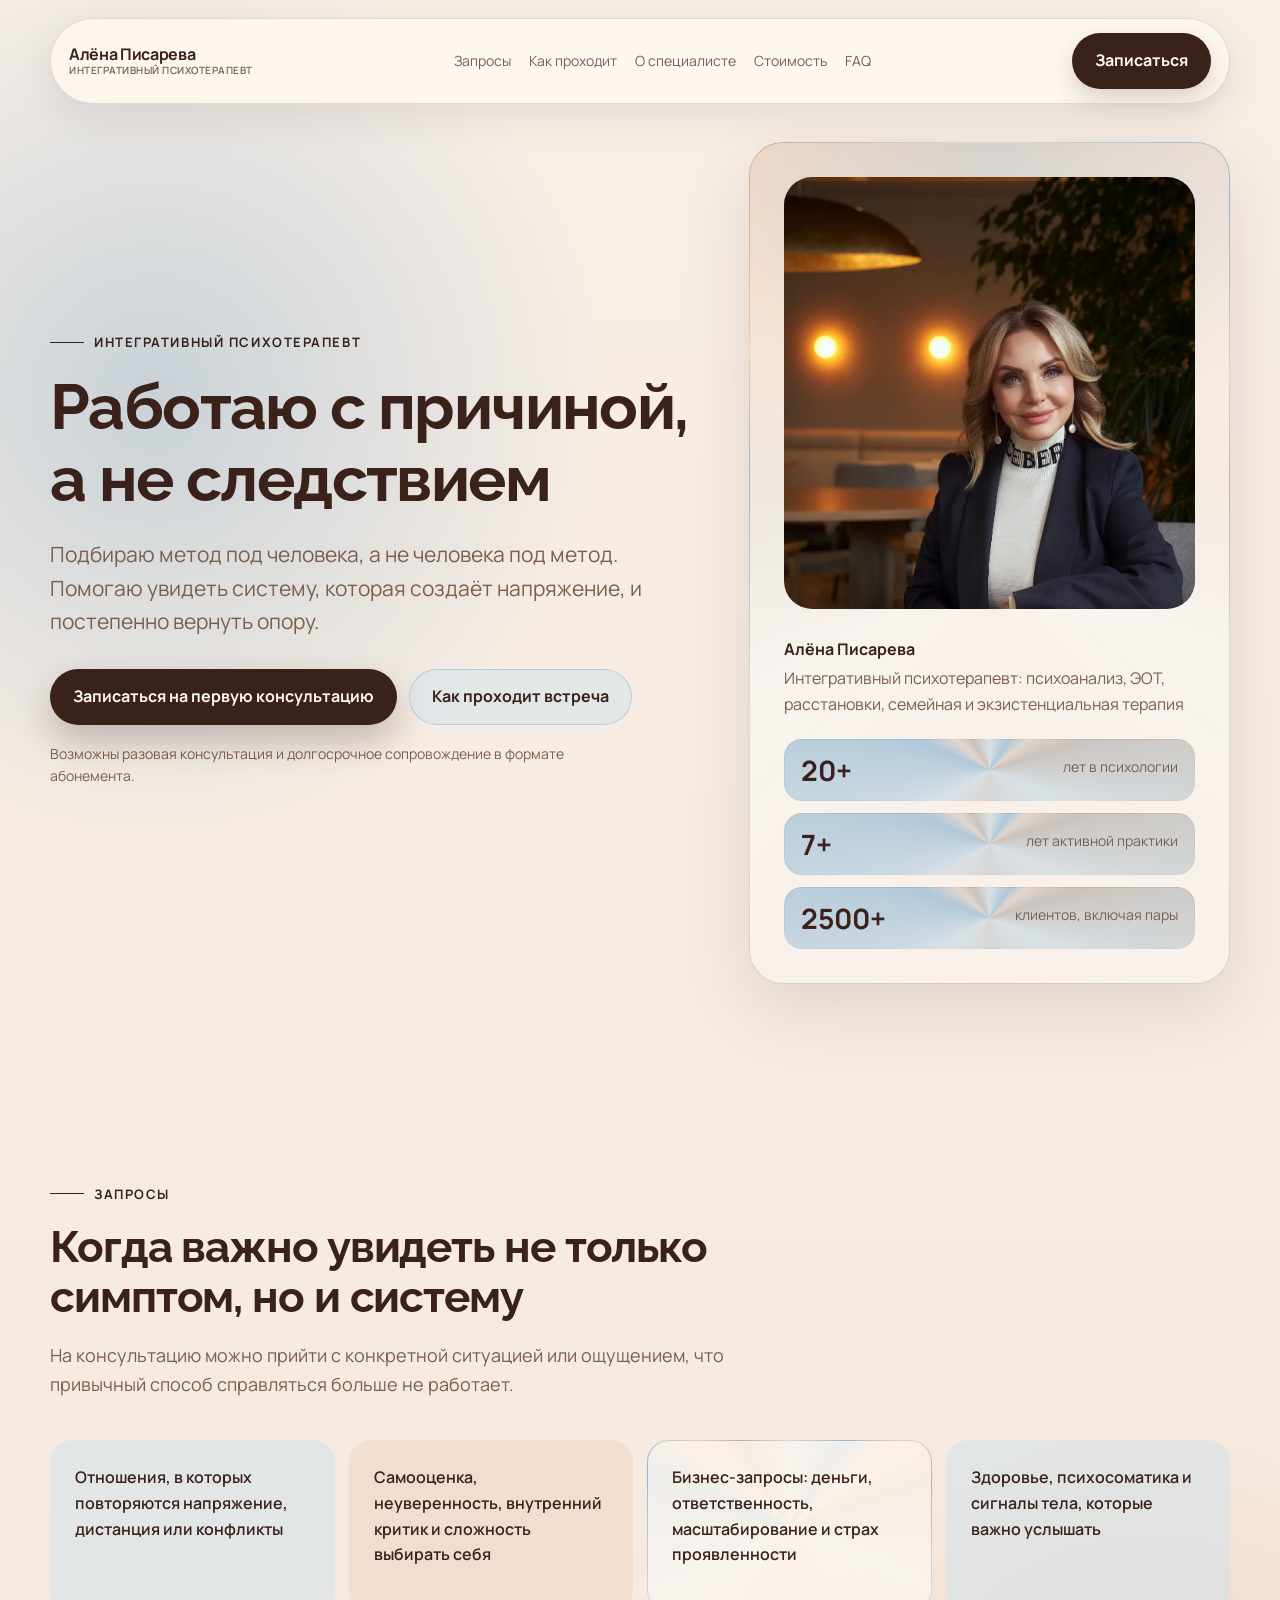
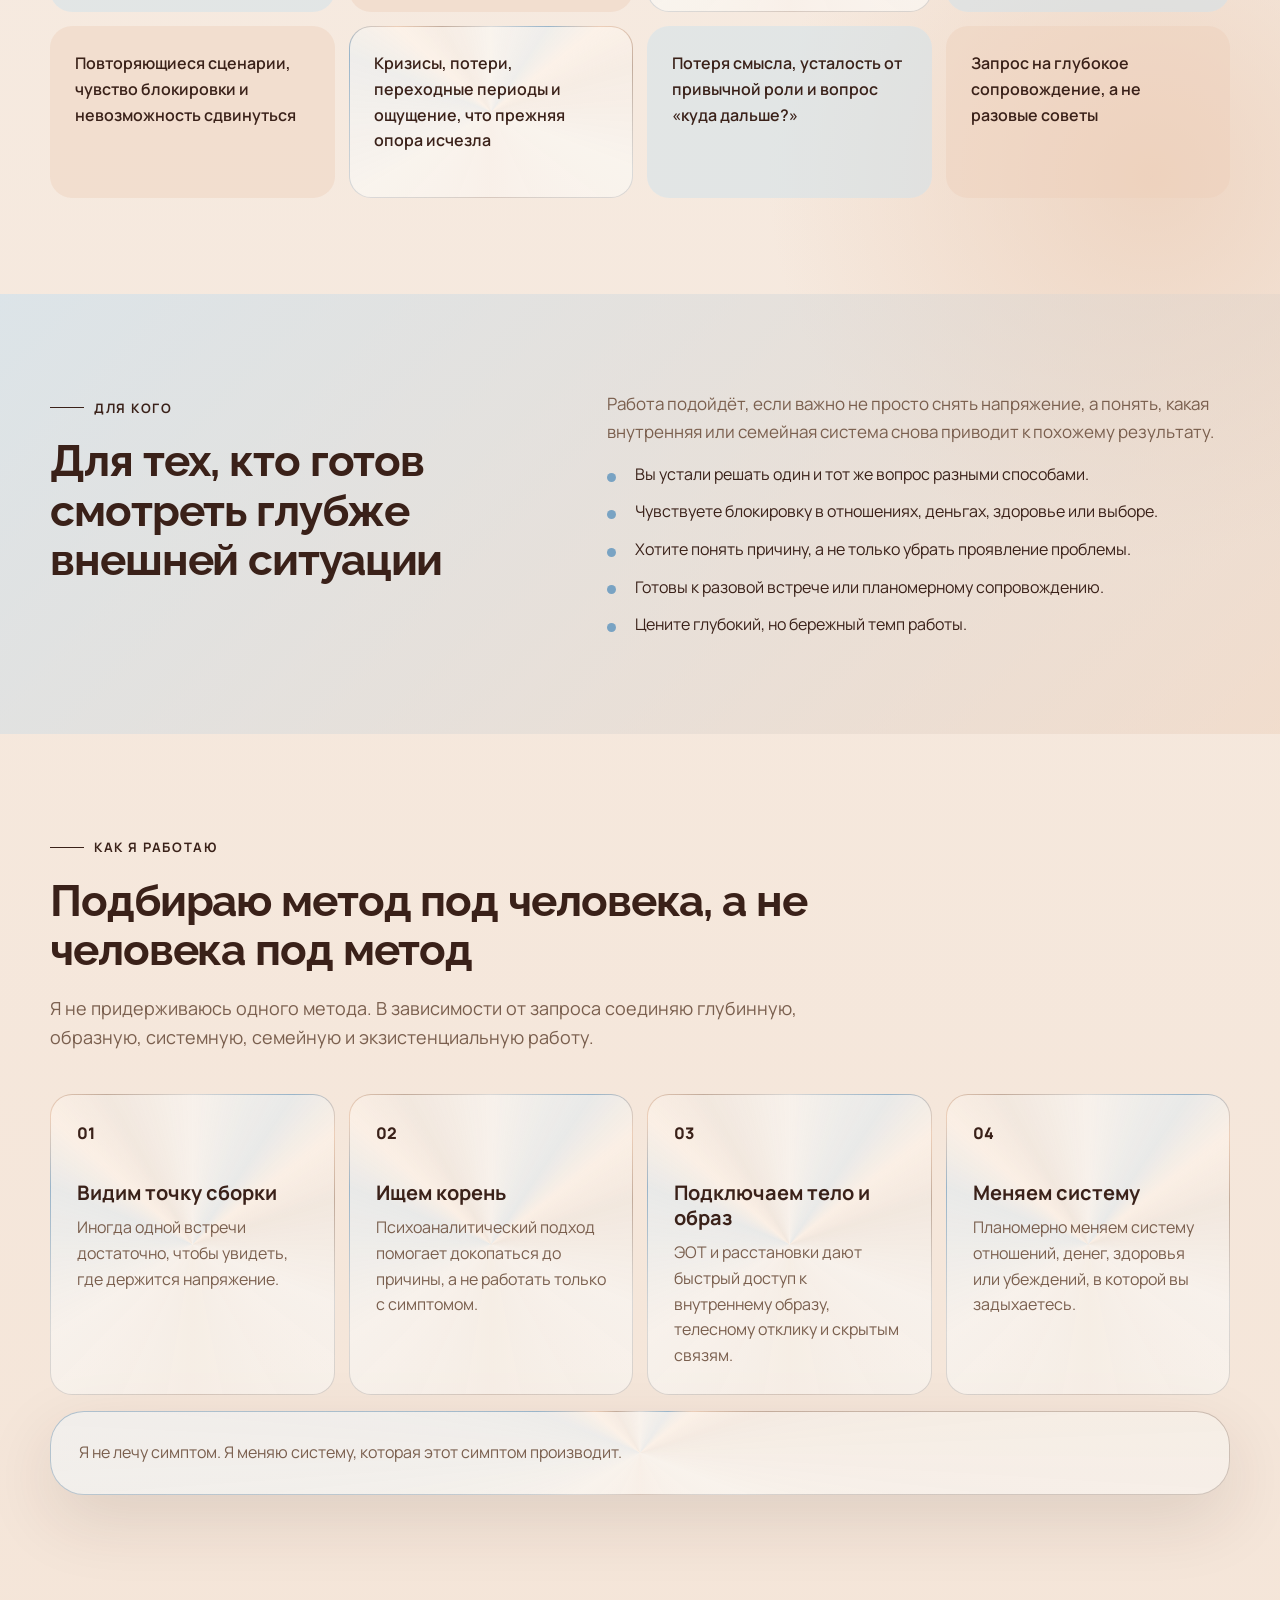
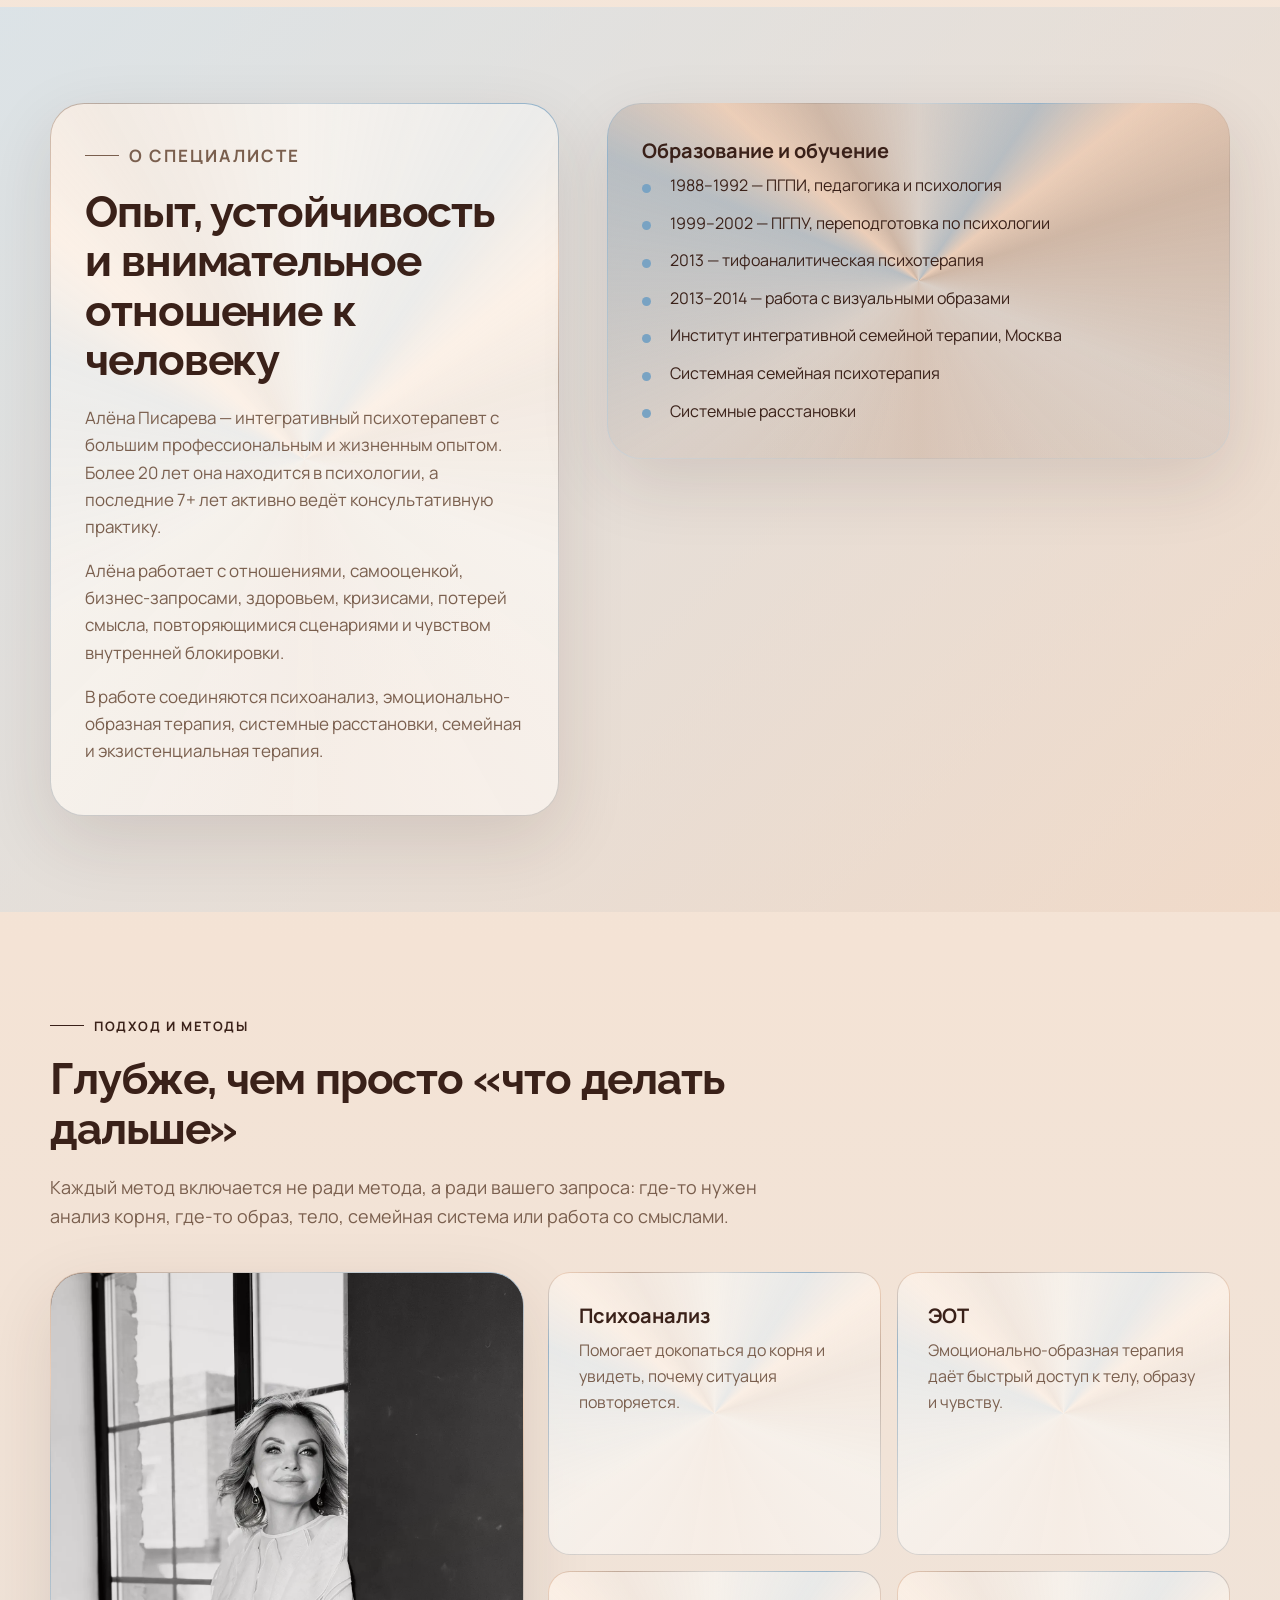
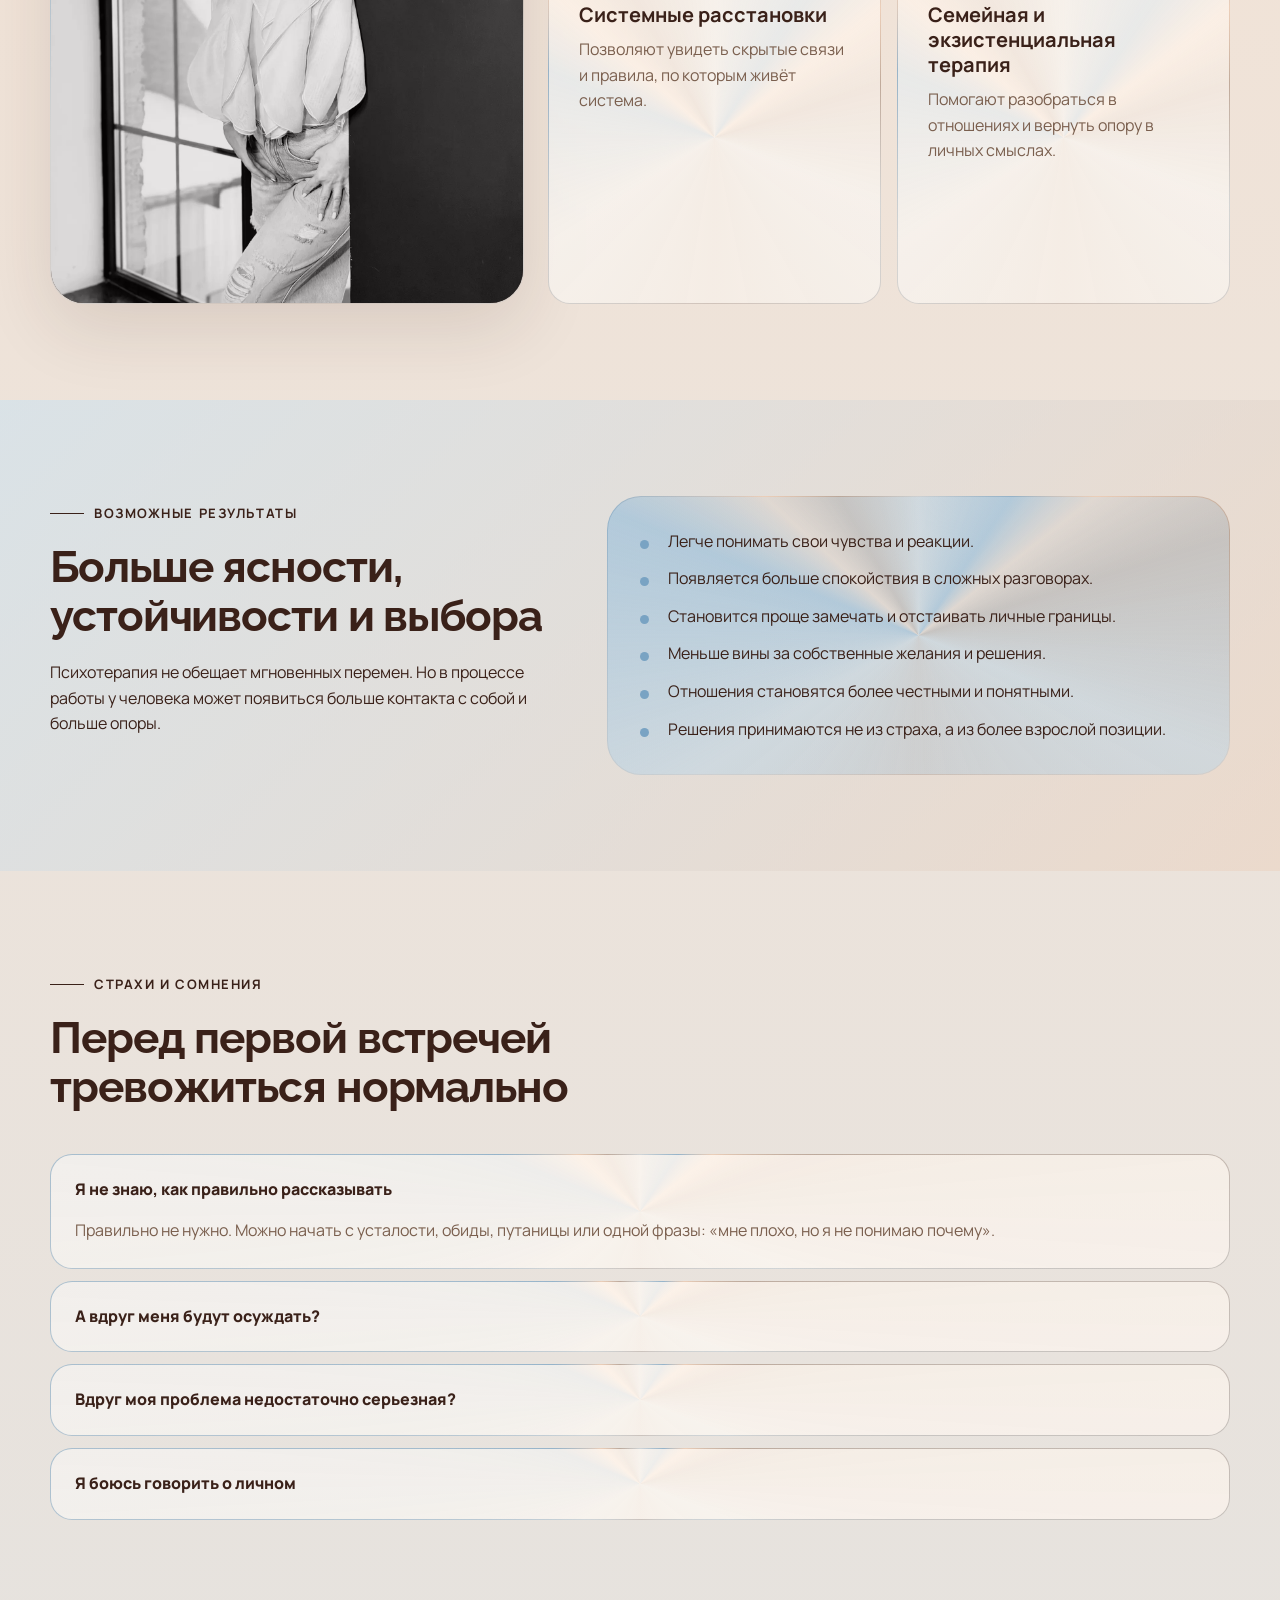
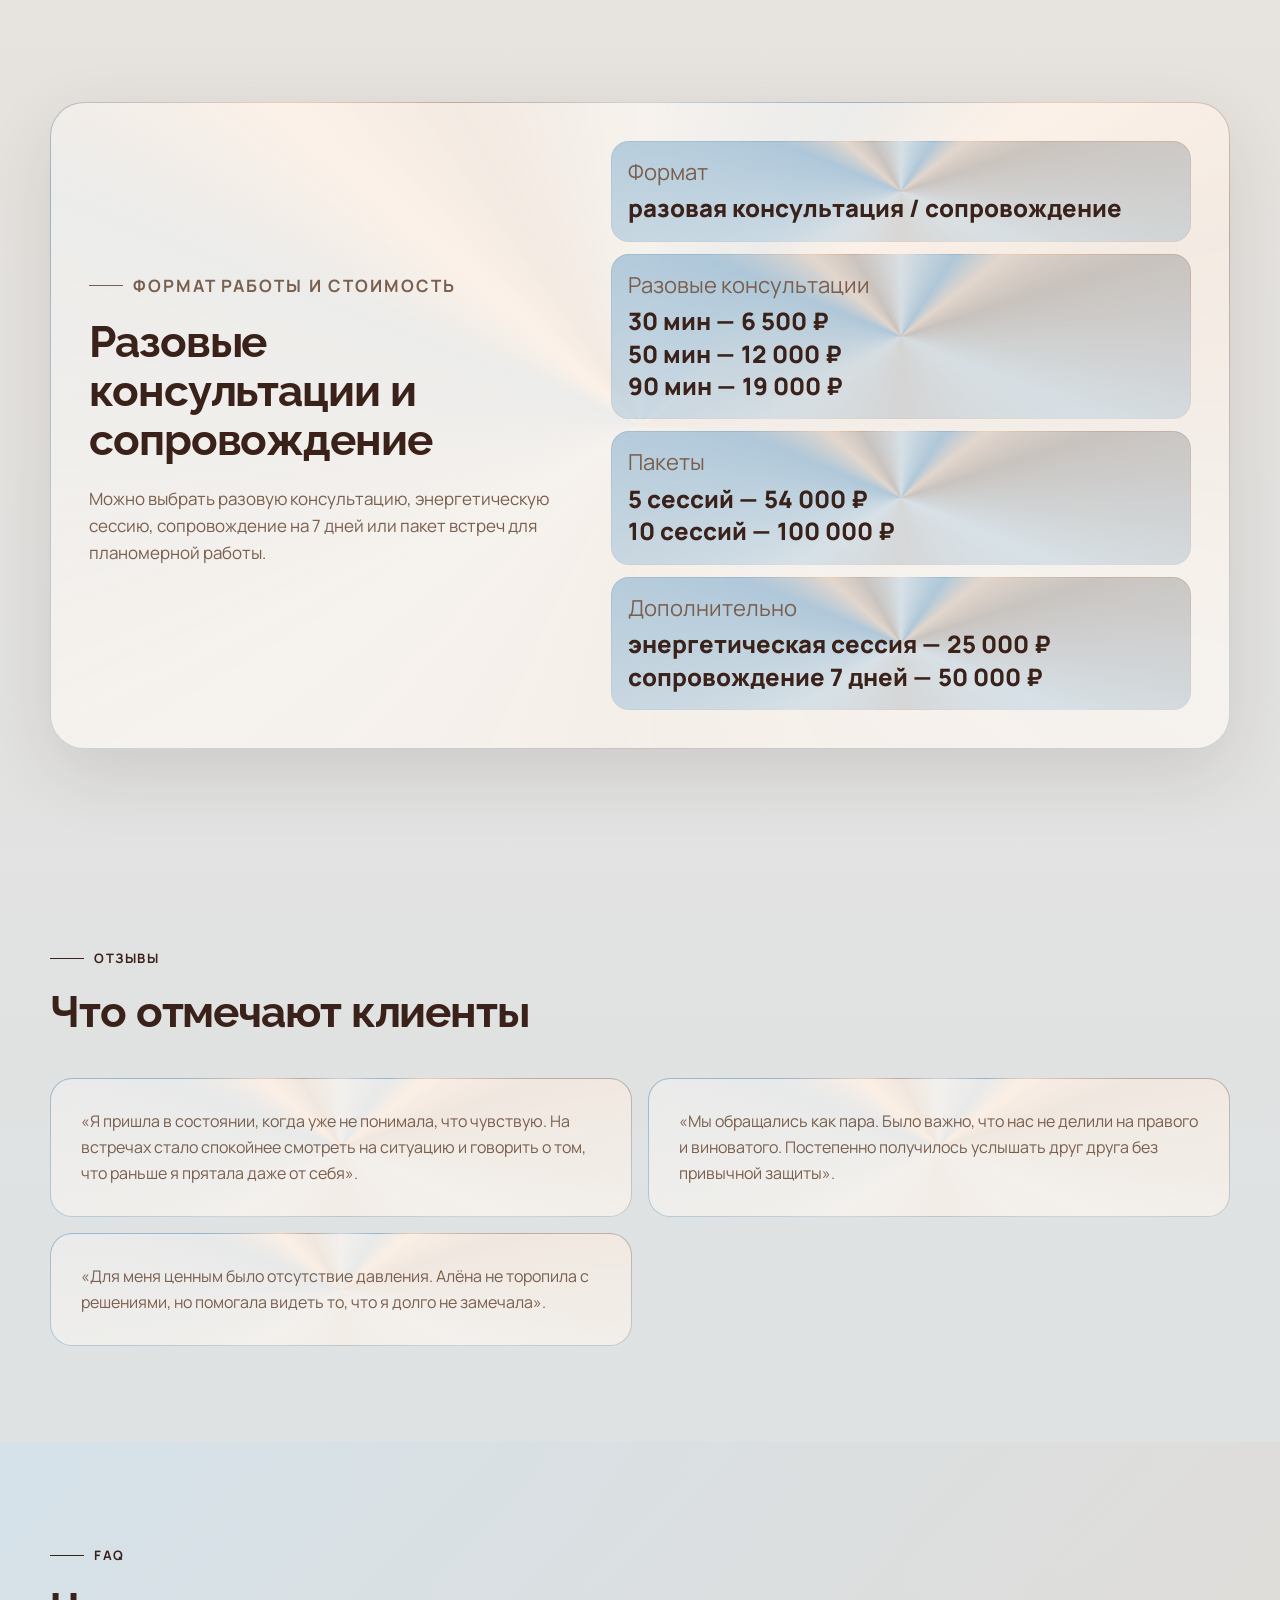
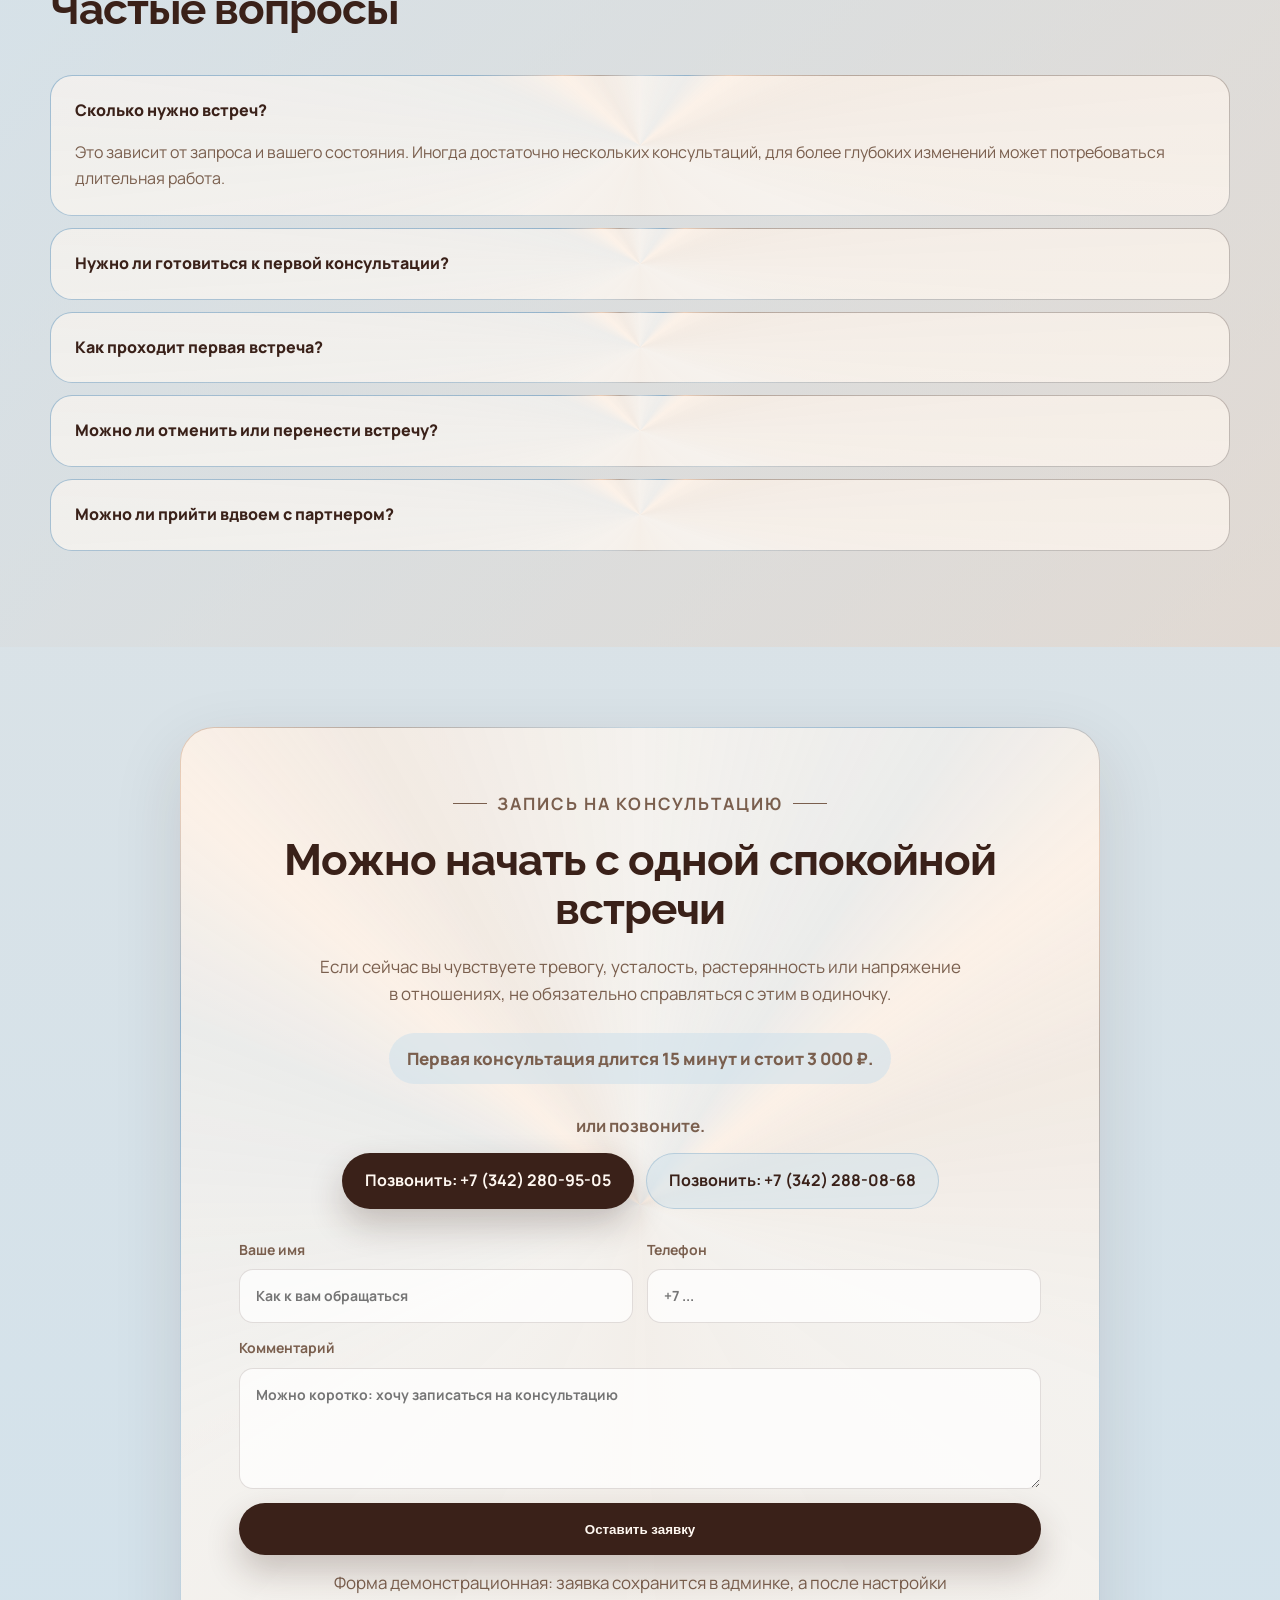
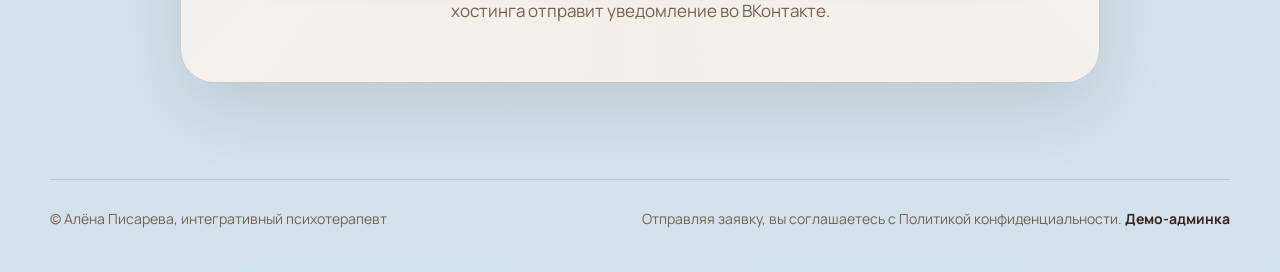
==== commit d81c9862: "Конечная версия для финального проекта" ====
--- a/index.html
+++ b/index.html
@@ -285,15 +285,25 @@
           </div>
           <div>
             <span>Разовые консультации</span>
-            <strong>30 мин — 6 500 ₽ / 50 мин — 12 000 ₽ / 90 мин — 19 000 ₽</strong>
+            <strong class="price-list">
+              <span class="price-line">30 мин — <span class="price-value">6 500 ₽</span></span>
+              <span class="price-line">50 мин — <span class="price-value">12 000 ₽</span></span>
+              <span class="price-line">90 мин — <span class="price-value">19 000 ₽</span></span>
+            </strong>
           </div>
           <div>
             <span>Пакеты</span>
-            <strong>5 сессий — 54 000 ₽ / 10 сессий — 100 000 ₽</strong>
+            <strong class="price-list">
+              <span class="price-line">5 сессий — <span class="price-value">54 000 ₽</span></span>
+              <span class="price-line">10 сессий — <span class="price-value">100 000 ₽</span></span>
+            </strong>
           </div>
           <div>
             <span>Дополнительно</span>
-            <strong>энергетическая сессия — 25 000 ₽, сопровождение 7 дней — 50 000 ₽</strong>
+            <strong class="price-list">
+              <span class="price-line">энергетическая сессия — <span class="price-value">25 000 ₽</span></span>
+              <span class="price-line">сопровождение 7 дней — <span class="price-value">50 000 ₽</span></span>
+            </strong>
           </div>
         </div>
       </div>
@@ -354,6 +364,7 @@
           Если сейчас вы чувствуете тревогу, усталость, растерянность или
           напряжение в отношениях, не обязательно справляться с этим в одиночку.
         </p>
+        <p class="intro-consultation">Первая консультация длится 15 минут и стоит 3 000 ₽.</p>
         <p class="contact-call-text">или позвоните.</p>
         <div class="contact-actions">
           <a class="button button-primary" href="tel:+73422809505">Позвонить: +7 (342) 280-95-05</a>
--- a/styles.css
+++ b/styles.css
@@ -14,9 +14,10 @@
   --accent-soft: #d2e2ec;
   --card: #fff8f1;
   --line: rgba(58, 33, 25, 0.14);
-  --border-glow-soft: rgba(121, 163, 195, 0.12);
-  --border-glow: rgba(121, 163, 195, 0.42);
-  --border-glow-light: rgba(235, 205, 183, 0.82);
+  --border-glow-soft: rgba(121, 163, 195, 0.22);
+  --border-glow: rgba(121, 163, 195, 0.74);
+  --border-glow-light: rgba(235, 205, 183, 0.96);
+  --border-glow-warm: rgba(149, 118, 98, 0.52);
   --shadow: 0 24px 70px rgba(58, 33, 25, 0.12);
   --radius-lg: 34px;
   --radius-md: 22px;
@@ -415,8 +416,7 @@
   line-height: 1;
 }
 
-.stats span,
-.price-info span {
+.stats span {
   color: var(--muted);
   font-size: 14px;
 }
@@ -582,12 +582,13 @@
       var(--border-glow-soft),
       var(--border-glow),
       var(--border-glow-light),
+      var(--border-glow-warm),
       var(--border-glow-soft)
     ) border-box;
   background-origin: border-box;
   background-clip: padding-box, border-box;
   box-shadow: var(--shadow);
-  animation: border-gradient-rotate 12s linear infinite;
+  animation: border-gradient-rotate 8s linear infinite;
 }
 
 .methods-photo img {
@@ -672,19 +673,20 @@
     conic-gradient(
       from var(--gradient-angle),
       var(--border-glow-soft) 0deg,
-      var(--border-glow) 42deg,
-      var(--border-glow-light) 58deg,
-      var(--border-glow) 74deg,
-      var(--border-glow-soft) 118deg,
-      rgba(47, 41, 36, 0.1) 180deg,
-      var(--border-glow-soft) 250deg,
-      var(--border-glow) 300deg,
-      var(--border-glow-light) 318deg,
+      var(--border-glow) 34deg,
+      var(--border-glow-light) 52deg,
+      var(--border-glow-warm) 72deg,
+      var(--border-glow-soft) 112deg,
+      rgba(58, 33, 25, 0.16) 180deg,
+      var(--border-glow-soft) 238deg,
+      var(--border-glow) 292deg,
+      var(--border-glow-light) 312deg,
+      var(--border-glow-warm) 330deg,
       var(--border-glow-soft) 360deg
     ) border-box;
   background-origin: border-box;
   background-clip: padding-box, border-box;
-  animation: border-gradient-rotate 12s linear infinite;
+  animation: border-gradient-rotate 8s linear infinite;
 }
 
 @media (prefers-reduced-motion: reduce) {
@@ -728,8 +730,37 @@
 }
 
 .price-info strong {
+  display: block;
   color: var(--accent-dark);
+  font-size: 24px;
+  font-weight: 800;
   line-height: 1.35;
+}
+
+.price-list {
+  display: grid;
+  gap: 4px;
+}
+
+.price-info div > span {
+  color: var(--muted);
+  font-size: 22px;
+  font-weight: 400;
+  line-height: 1.3;
+}
+
+.price-line {
+  display: flex;
+  flex-wrap: wrap;
+  gap: 0 0.25em;
+  color: inherit;
+  font-size: inherit;
+  font-weight: inherit;
+  line-height: inherit;
+}
+
+.price-value {
+  white-space: nowrap;
 }
 
 .final-section {
@@ -762,6 +793,20 @@
 
 .final-card p {
   max-width: 650px;
+}
+
+.intro-consultation {
+  display: inline-flex;
+  align-items: center;
+  justify-content: center;
+  width: fit-content;
+  margin-top: 8px;
+  margin-bottom: 0;
+  padding: 12px 18px;
+  border-radius: 999px;
+  color: var(--espresso);
+  background: rgba(210, 226, 236, 0.62);
+  font-weight: 800;
 }
 
 .contact-actions {
@@ -1169,6 +1214,36 @@
     border-radius: 24px;
   }
 
+  .price-section {
+    padding-top: 56px;
+  }
+
+  .price-card {
+    gap: 24px;
+  }
+
+  .price-info {
+    gap: 10px;
+  }
+
+  .price-info div {
+    padding: 18px;
+    border-radius: 20px;
+  }
+
+  .price-info div > span {
+    font-size: 18px;
+  }
+
+  .price-info strong {
+    font-size: 19px;
+    line-height: 1.38;
+  }
+
+  .price-list {
+    gap: 8px;
+  }
+
   .cards-grid,
   .steps,
   .method-grid,
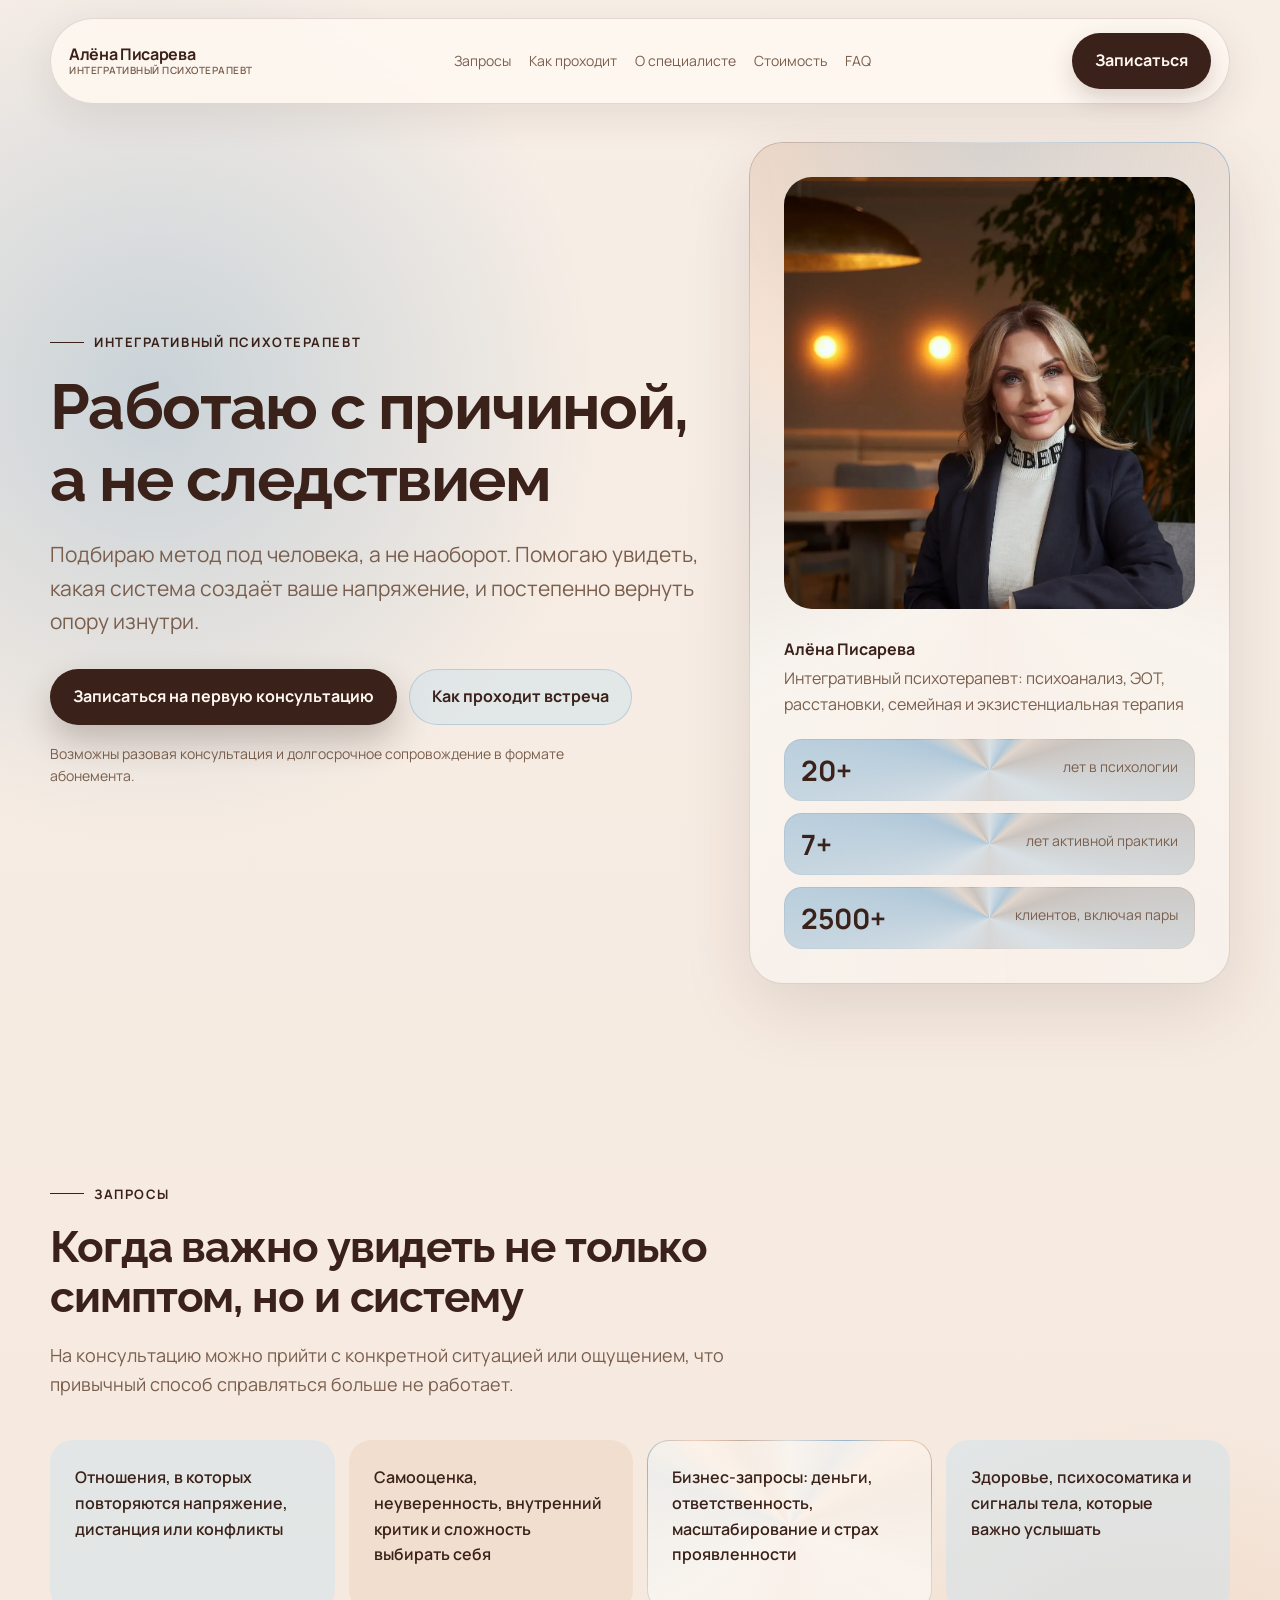
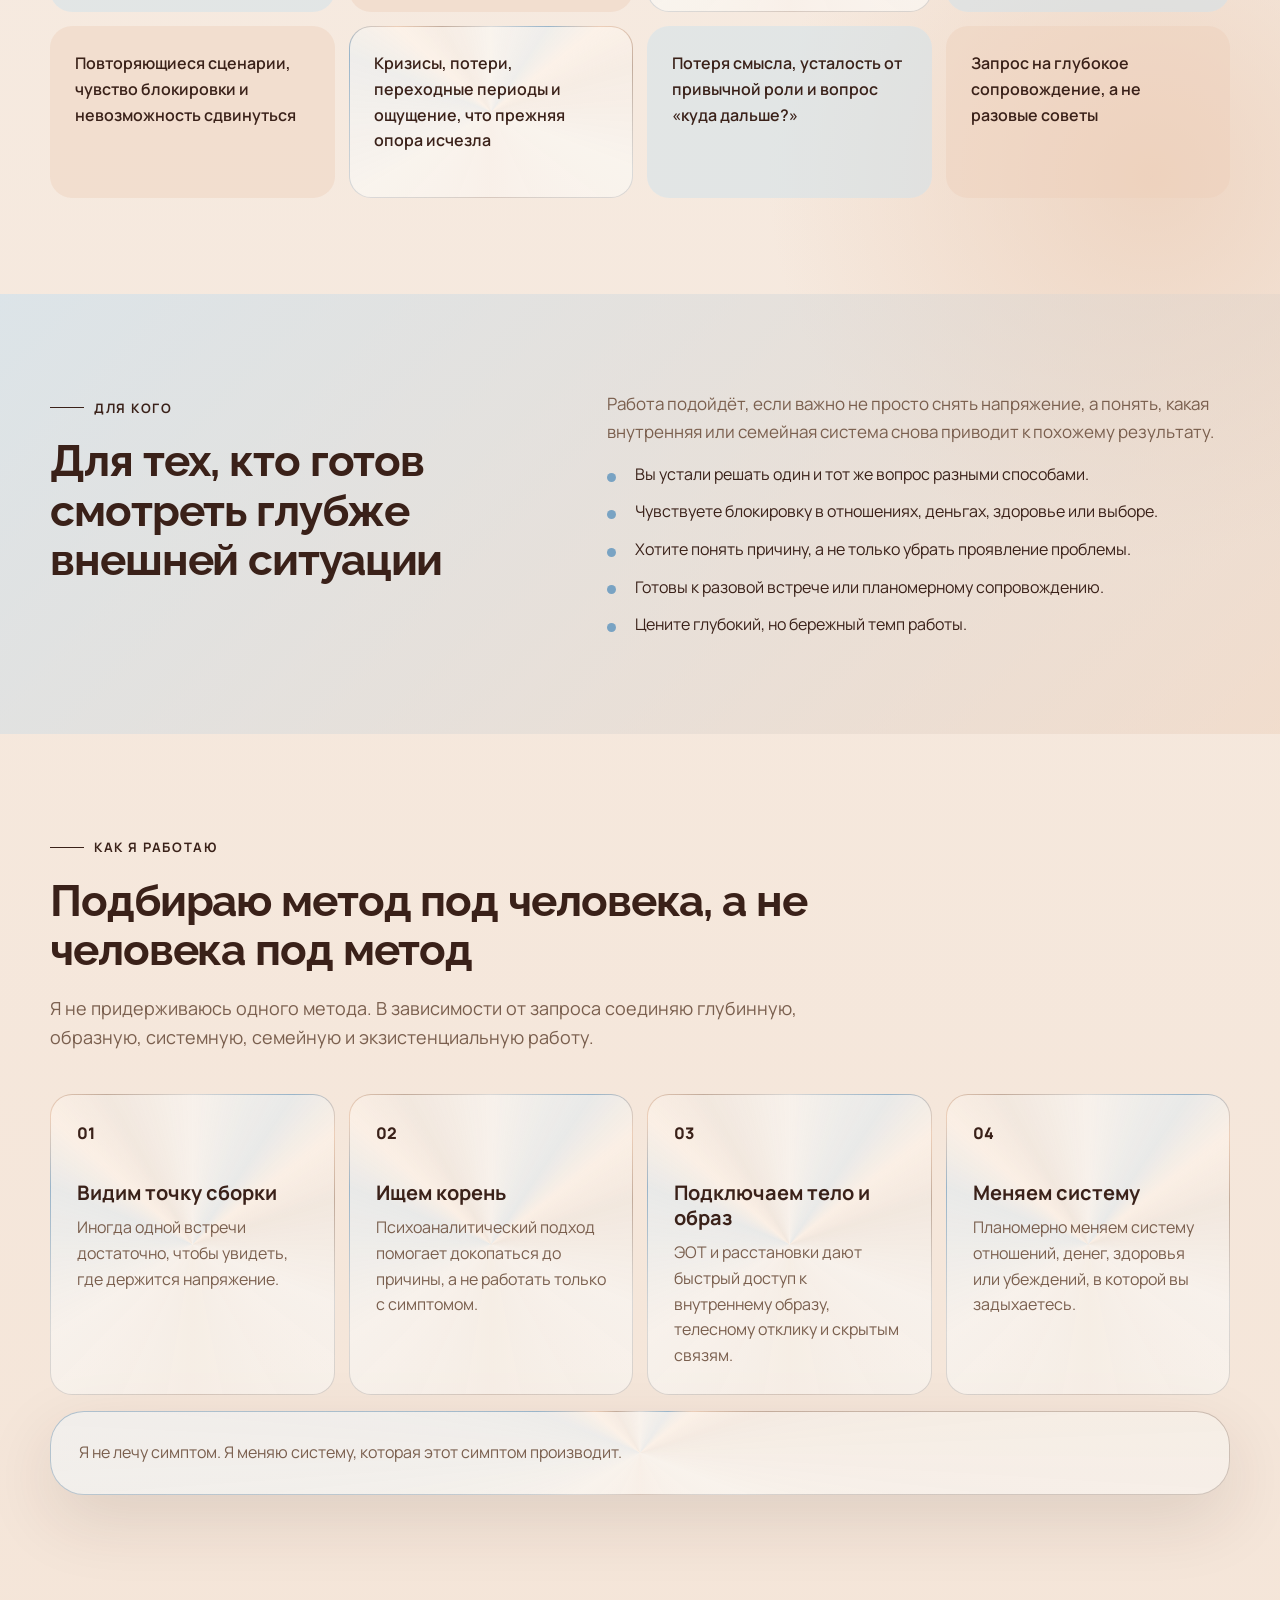
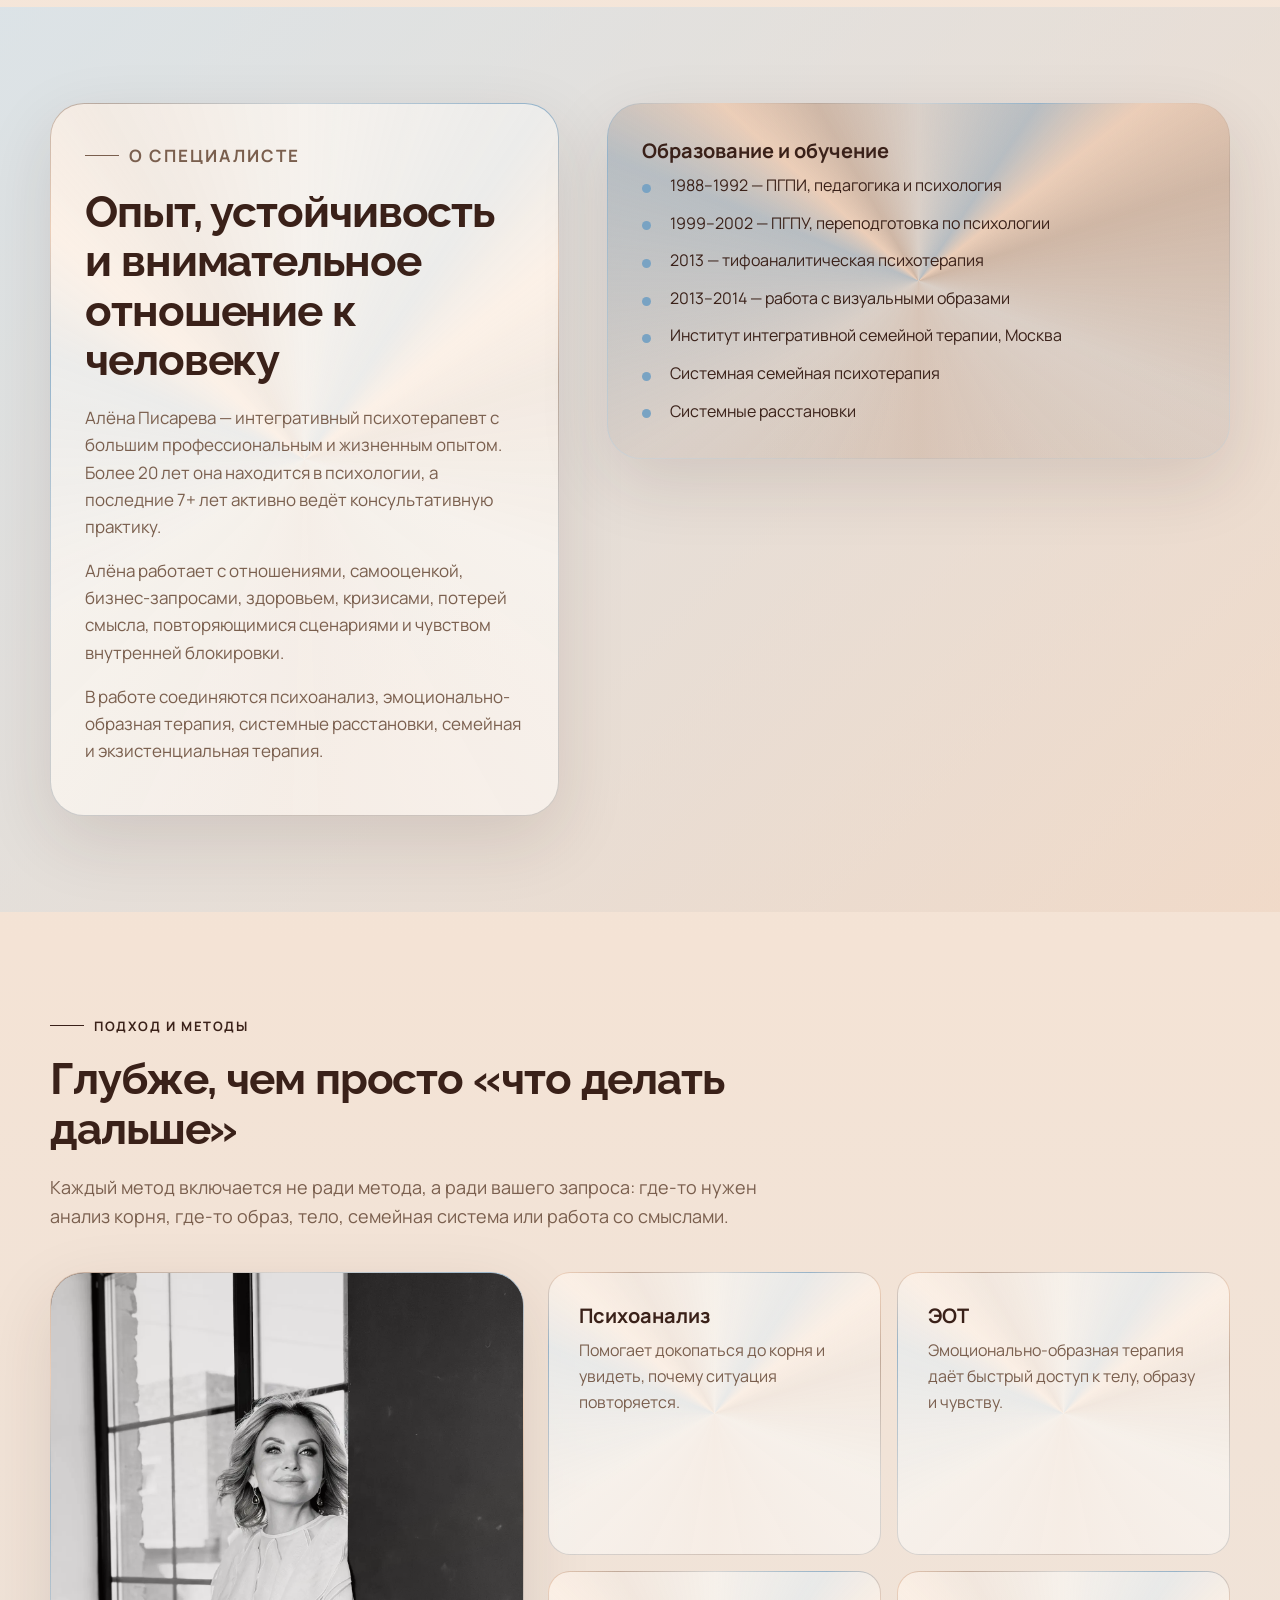
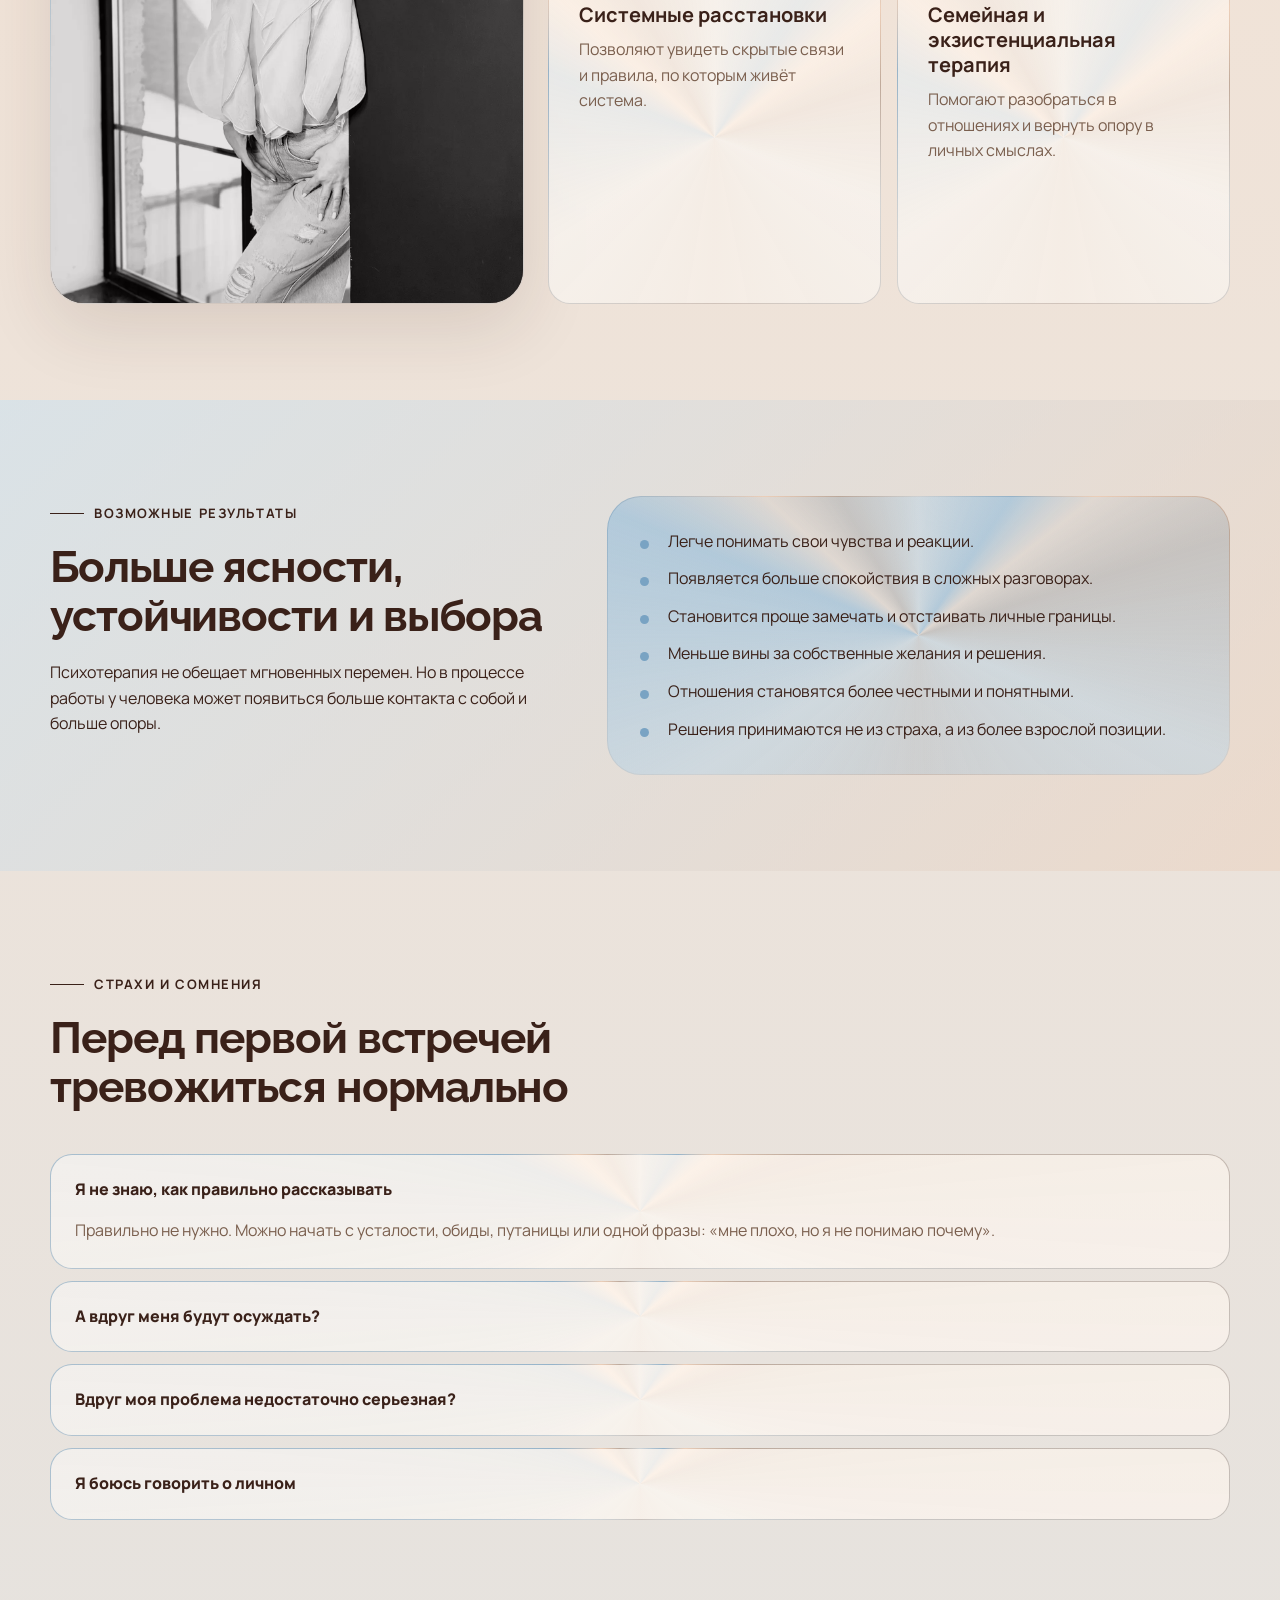
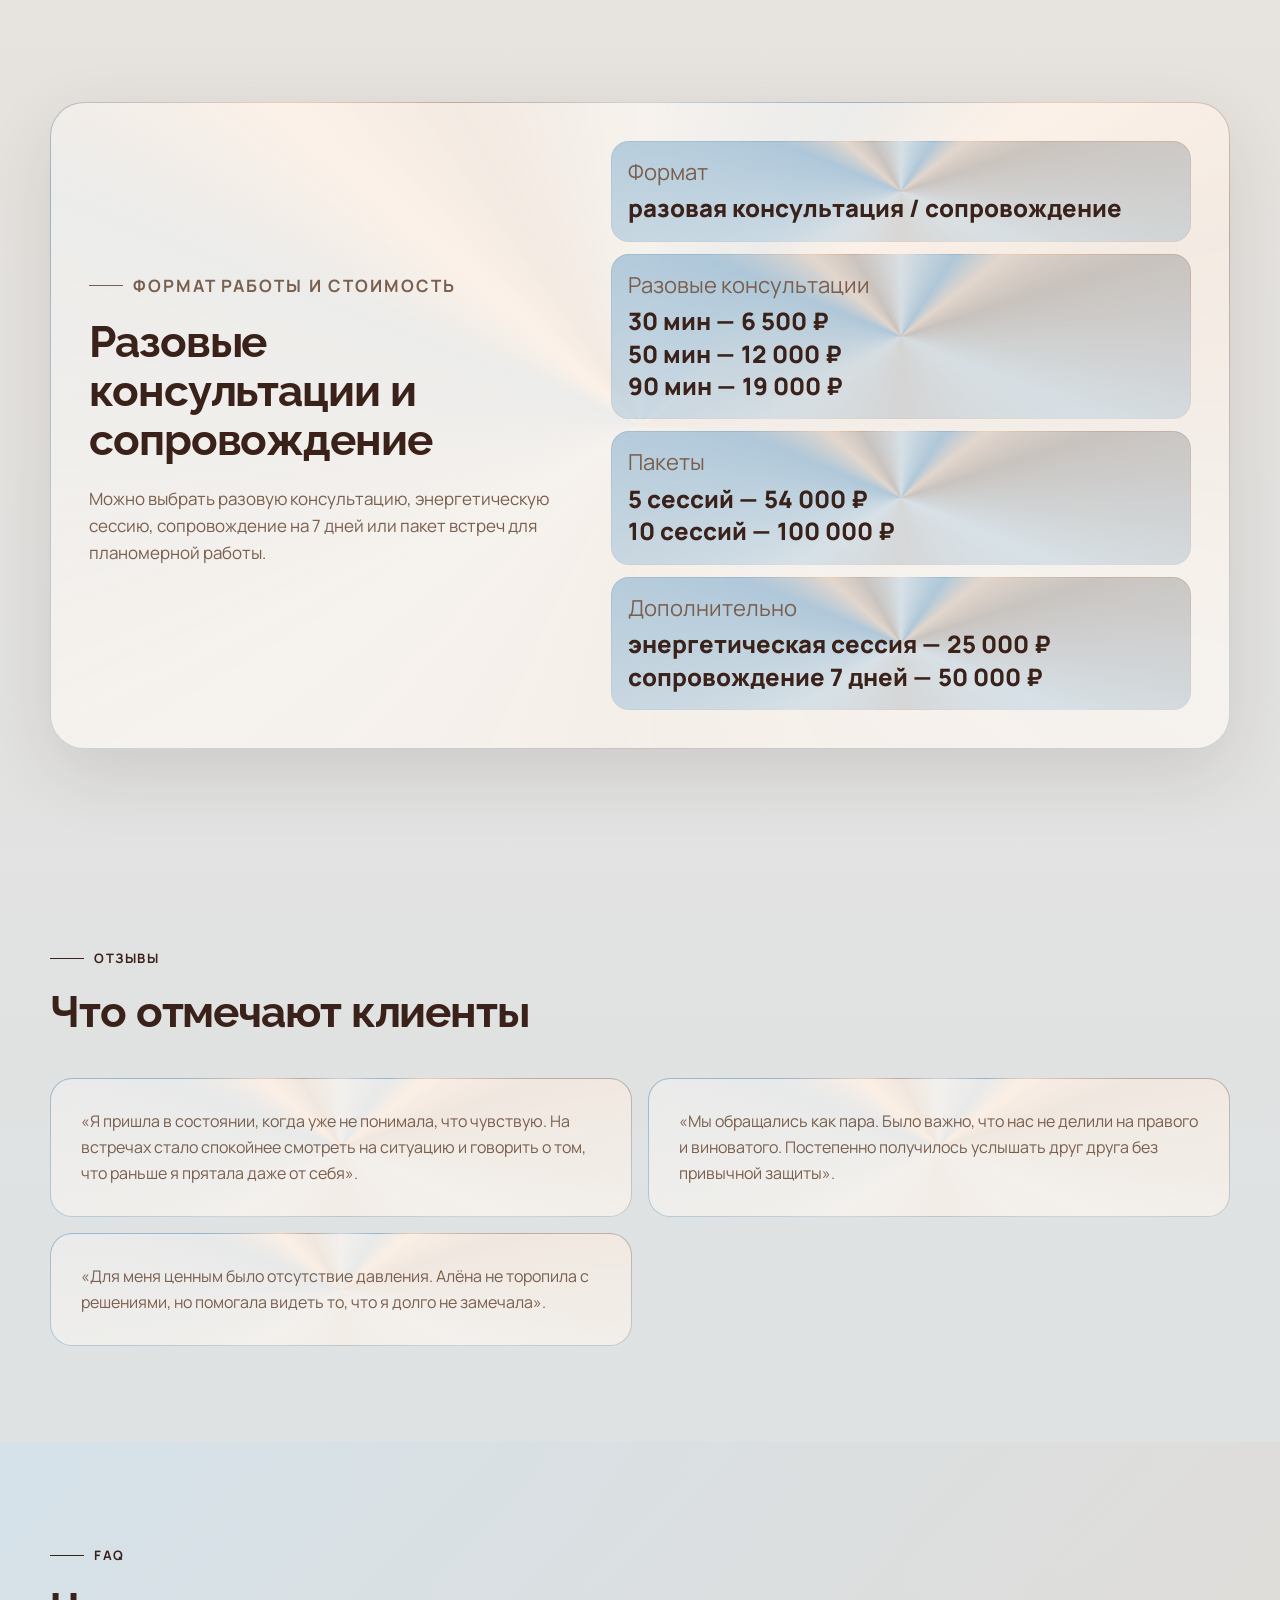
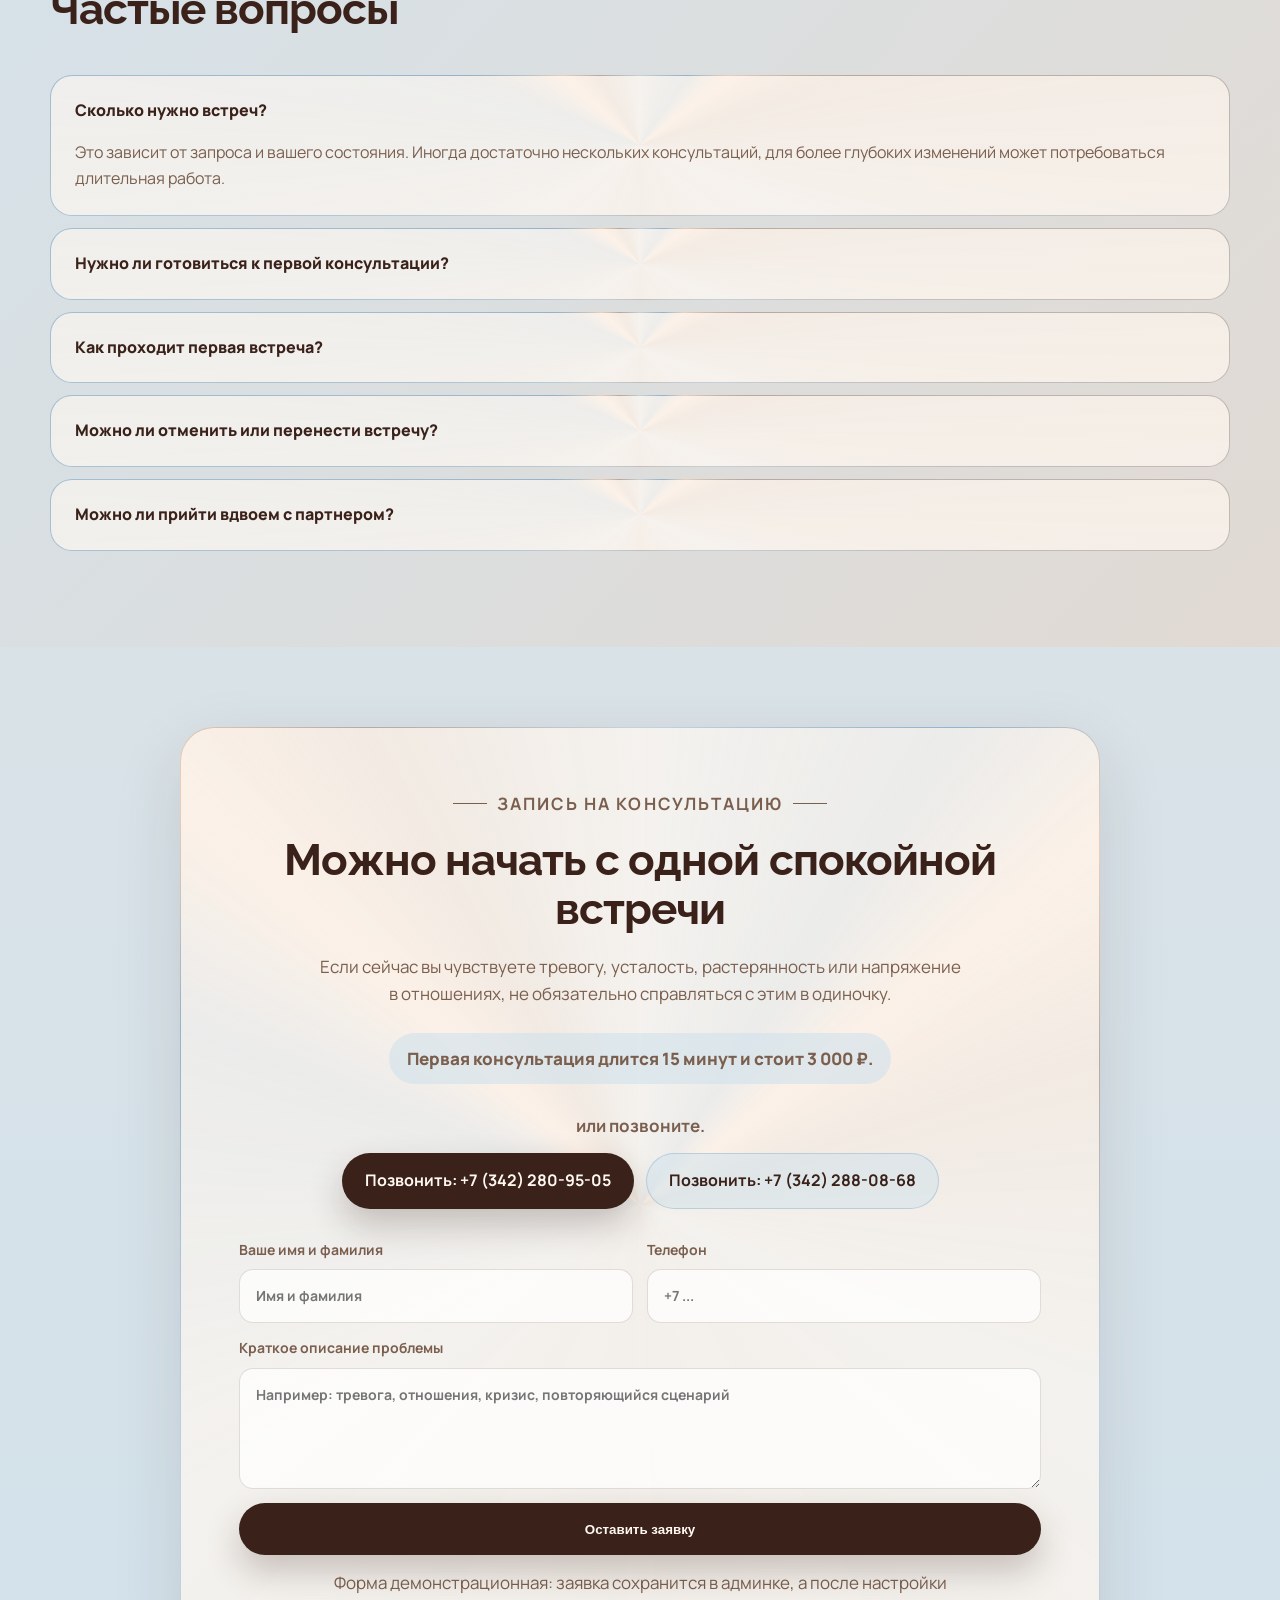
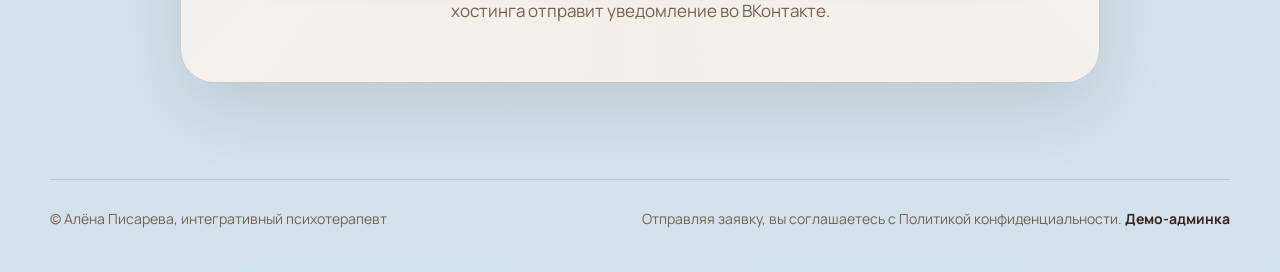
==== commit c4939095: "Last version Сайт + админка" ====
--- a/index.html
+++ b/index.html
@@ -1,399 +1,399 @@
-<!DOCTYPE html>
-<html lang="ru">
-<head>
-  <meta charset="UTF-8" />
-  <meta name="viewport" content="width=device-width, initial-scale=1.0" />
-  <title>Интегративный психотерапевт Алёна Писарева | Консультации</title>
-  <meta
-    name="description"
-    content="Интегративный психотерапевт Алёна Писарева. Работа с причиной, а не следствием: отношения, самооценка, бизнес, здоровье, кризисы и повторяющиеся сценарии."
-  />
-  <link rel="preconnect" href="https://fonts.googleapis.com" />
-  <link rel="preconnect" href="https://fonts.gstatic.com" crossorigin />
-  <link
-    href="https://fonts.googleapis.com/css2?family=Manrope:wght@400;500;600;700&family=Raleway:wght@700&display=swap"
-    rel="stylesheet"
-  />
-  <link rel="stylesheet" href="styles.css" />
-</head>
-<body>
-  <header class="site-header">
-    <a class="logo" href="#top" aria-label="На главный экран">
-      <span>Алёна Писарева</span>
-      <small>интегративный психотерапевт</small>
-    </a>
-    <nav class="nav" aria-label="Основная навигация">
-      <a href="#requests">Запросы</a>
-      <a href="#process">Как проходит</a>
-      <a href="#about">О специалисте</a>
-      <a href="#price">Стоимость</a>
-      <a href="#faq">FAQ</a>
-    </nav>
-    <a class="button header-cta" href="#contact">Записаться</a>
-  </header>
-
-  <main id="top">
-    <section class="hero section">
-      <div class="hero-content">
-        <p class="eyebrow">Интегративный психотерапевт</p>
-        <h1>Работаю с причиной, а не следствием</h1>
-        <p class="hero-text">
-          Подбираю метод под человека, а не человека под метод. Помогаю увидеть
-          систему, которая создаёт напряжение, и постепенно вернуть опору.
-        </p>
-        <div class="hero-actions">
-          <a class="button button-primary" href="#contact">Записаться на первую консультацию</a>
-          <a class="button button-secondary" href="#process">Как проходит встреча</a>
-        </div>
-        <p class="note">
-          Возможны разовая консультация и долгосрочное сопровождение в формате
-          абонемента.
-        </p>
-      </div>
-
-      <aside class="hero-card" aria-label="Опыт специалиста">
-        <div class="portrait">
-          <img src="Алёна (деловое фото).jpg" alt="Интегративный психотерапевт Алёна Писарева" />
-        </div>
-        <p class="card-label">Алёна Писарева</p>
-        <p class="card-title">Интегративный психотерапевт: психоанализ, ЭОТ, расстановки, семейная и экзистенциальная терапия</p>
-        <div class="stats">
-          <div>
-            <strong>20+</strong>
-            <span>лет в психологии</span>
-          </div>
-          <div>
-            <strong>7+</strong>
-            <span>лет активной практики</span>
-          </div>
-          <div>
-            <strong>2500+</strong>
-            <span>клиентов, включая пары</span>
-          </div>
-        </div>
-      </aside>
-    </section>
-
-    <section class="section" id="requests">
-      <div class="section-heading">
-        <p class="eyebrow">Запросы</p>
-        <h2>Когда важно увидеть не только симптом, но и систему</h2>
-        <p>
-          На консультацию можно прийти с конкретной ситуацией или ощущением,
-          что привычный способ справляться больше не работает.
-        </p>
-      </div>
-      <div class="cards-grid">
-        <article class="card">Отношения, в которых повторяются напряжение, дистанция или конфликты</article>
-        <article class="card">Самооценка, неуверенность, внутренний критик и сложность выбирать себя</article>
-        <article class="card">Бизнес-запросы: деньги, ответственность, масштабирование и страх проявленности</article>
-        <article class="card">Здоровье, психосоматика и сигналы тела, которые важно услышать</article>
-        <article class="card">Повторяющиеся сценарии, чувство блокировки и невозможность сдвинуться</article>
-        <article class="card">Кризисы, потери, переходные периоды и ощущение, что прежняя опора исчезла</article>
-        <article class="card">Потеря смысла, усталость от привычной роли и вопрос «куда дальше?»</article>
-        <article class="card">Запрос на глубокое сопровождение, а не разовые советы</article>
-      </div>
-    </section>
-
-    <section class="section muted" id="for-whom">
-      <div class="split">
-        <div>
-          <p class="eyebrow">Для кого</p>
-          <h2>Для тех, кто готов смотреть глубже внешней ситуации</h2>
-        </div>
-        <div class="text-block">
-          <p>
-            Работа подойдёт, если важно не просто снять напряжение, а понять,
-            какая внутренняя или семейная система снова приводит к похожему результату.
-          </p>
-          <ul class="check-list">
-            <li>Вы устали решать один и тот же вопрос разными способами.</li>
-            <li>Чувствуете блокировку в отношениях, деньгах, здоровье или выборе.</li>
-            <li>Хотите понять причину, а не только убрать проявление проблемы.</li>
-            <li>Готовы к разовой встрече или планомерному сопровождению.</li>
-            <li>Цените глубокий, но бережный темп работы.</li>
-          </ul>
-        </div>
-      </div>
-    </section>
-
-    <section class="section" id="process">
-      <div class="section-heading">
-        <p class="eyebrow">Как я работаю</p>
-        <h2>Подбираю метод под человека, а не человека под метод</h2>
-        <p>
-          Я не придерживаюсь одного метода. В зависимости от запроса соединяю
-          глубинную, образную, системную, семейную и экзистенциальную работу.
-        </p>
-      </div>
-      <div class="steps">
-        <article class="step">
-          <span>01</span>
-          <h3>Видим точку сборки</h3>
-          <p>Иногда одной встречи достаточно, чтобы увидеть, где держится напряжение.</p>
-        </article>
-        <article class="step">
-          <span>02</span>
-          <h3>Ищем корень</h3>
-          <p>Психоаналитический подход помогает докопаться до причины, а не работать только с симптомом.</p>
-        </article>
-        <article class="step">
-          <span>03</span>
-          <h3>Подключаем тело и образ</h3>
-          <p>ЭОТ и расстановки дают быстрый доступ к внутреннему образу, телесному отклику и скрытым связям.</p>
-        </article>
-        <article class="step">
-          <span>04</span>
-          <h3>Меняем систему</h3>
-          <p>Планомерно меняем систему отношений, денег, здоровья или убеждений, в которой вы задыхаетесь.</p>
-        </article>
-      </div>
-      <p class="soft-panel">
-        Я не лечу симптом. Я меняю систему, которая этот симптом производит.
-      </p>
-    </section>
-
-    <section class="section muted" id="about">
-      <div class="about-layout">
-        <div class="about-card">
-          <p class="eyebrow">О специалисте</p>
-          <h2>Опыт, устойчивость и внимательное отношение к человеку</h2>
-          <p>
-            Алёна Писарева — интегративный психотерапевт с большим
-            профессиональным и жизненным опытом. Более 20 лет она находится в
-            психологии, а последние 7+ лет активно ведёт консультативную практику.
-          </p>
-          <p>
-            Алёна работает с отношениями, самооценкой, бизнес-запросами,
-            здоровьем, кризисами, потерей смысла, повторяющимися сценариями и
-            чувством внутренней блокировки.
-          </p>
-          <p>
-            В работе соединяются психоанализ, эмоционально-образная терапия,
-            системные расстановки, семейная и экзистенциальная терапия.
-          </p>
-        </div>
-        <div class="education-card">
-          <h3>Образование и обучение</h3>
-          <ul>
-            <li>1988–1992 — ПГПИ, педагогика и психология</li>
-            <li>1999–2002 — ПГПУ, переподготовка по психологии</li>
-            <li>2013 — тифоаналитическая психотерапия</li>
-            <li>2013–2014 — работа с визуальными образами</li>
-            <li>Институт интегративной семейной терапии, Москва</li>
-            <li>Системная семейная психотерапия</li>
-            <li>Системные расстановки</li>
-          </ul>
-        </div>
-      </div>
-    </section>
-
-    <section class="section" id="methods">
-      <div class="section-heading">
-        <p class="eyebrow">Подход и методы</p>
-        <h2>Глубже, чем просто «что делать дальше»</h2>
-        <p>
-          Каждый метод включается не ради метода, а ради вашего запроса: где-то
-          нужен анализ корня, где-то образ, тело, семейная система или работа со смыслами.
-        </p>
-      </div>
-      <div class="methods-layout">
-        <figure class="methods-photo">
-          <img src="Для описания подходов к работе.jpg" alt="Алёна Писарева в рабочем пространстве" />
-        </figure>
-        <div class="method-grid">
-          <article>
-            <h3>Психоанализ</h3>
-            <p>Помогает докопаться до корня и увидеть, почему ситуация повторяется.</p>
-          </article>
-          <article>
-            <h3>ЭОТ</h3>
-            <p>Эмоционально-образная терапия даёт быстрый доступ к телу, образу и чувству.</p>
-          </article>
-          <article>
-            <h3>Системные расстановки</h3>
-            <p>Позволяют увидеть скрытые связи и правила, по которым живёт система.</p>
-          </article>
-          <article>
-            <h3>Семейная и экзистенциальная терапия</h3>
-            <p>Помогают разобраться в отношениях и вернуть опору в личных смыслах.</p>
-          </article>
-        </div>
-      </div>
-    </section>
-
-    <section class="section muted" id="results">
-      <div class="split">
-        <div>
-          <p class="eyebrow">Возможные результаты</p>
-          <h2>Больше ясности, устойчивости и выбора</h2>
-          <p>
-            Психотерапия не обещает мгновенных перемен. Но в процессе работы
-            у человека может появиться больше контакта с собой и больше опоры.
-          </p>
-        </div>
-        <ul class="result-list">
-          <li>Легче понимать свои чувства и реакции.</li>
-          <li>Появляется больше спокойствия в сложных разговорах.</li>
-          <li>Становится проще замечать и отстаивать личные границы.</li>
-          <li>Меньше вины за собственные желания и решения.</li>
-          <li>Отношения становятся более честными и понятными.</li>
-          <li>Решения принимаются не из страха, а из более взрослой позиции.</li>
-        </ul>
-      </div>
-    </section>
-
-    <section class="section" id="doubts">
-      <div class="section-heading">
-        <p class="eyebrow">Страхи и сомнения</p>
-        <h2>Перед первой встречей тревожиться нормально</h2>
-      </div>
-      <div class="accordion-list">
-        <details open>
-          <summary>Я не знаю, как правильно рассказывать</summary>
-          <p>Правильно не нужно. Можно начать с усталости, обиды, путаницы или одной фразы: «мне плохо, но я не понимаю почему».</p>
-        </details>
-        <details>
-          <summary>А вдруг меня будут осуждать?</summary>
-          <p>Задача психолога — не оценивать, а помогать разобраться. Встреча строится в уважительном и бережном диалоге.</p>
-        </details>
-        <details>
-          <summary>Вдруг моя проблема недостаточно серьезная?</summary>
-          <p>Если вам тяжело, этого уже достаточно, чтобы обратиться за поддержкой.</p>
-        </details>
-        <details>
-          <summary>Я боюсь говорить о личном</summary>
-          <p>Вы сами выбираете темп и глубину разговора. Не нужно сразу раскрывать все.</p>
-        </details>
-      </div>
-    </section>
-
-    <section class="section price-section" id="price">
-      <div class="price-card">
-        <div>
-          <p class="eyebrow">Формат работы и стоимость</p>
-          <h2>Разовые консультации и сопровождение</h2>
-          <p>
-            Можно выбрать разовую консультацию, энергетическую сессию,
-            сопровождение на 7 дней или пакет встреч для планомерной работы.
-          </p>
-        </div>
-        <div class="price-info">
-          <div>
-            <span>Формат</span>
-            <strong>разовая консультация / сопровождение</strong>
-          </div>
-          <div>
-            <span>Разовые консультации</span>
-            <strong class="price-list">
-              <span class="price-line">30 мин — <span class="price-value">6 500 ₽</span></span>
-              <span class="price-line">50 мин — <span class="price-value">12 000 ₽</span></span>
-              <span class="price-line">90 мин — <span class="price-value">19 000 ₽</span></span>
-            </strong>
-          </div>
-          <div>
-            <span>Пакеты</span>
-            <strong class="price-list">
-              <span class="price-line">5 сессий — <span class="price-value">54 000 ₽</span></span>
-              <span class="price-line">10 сессий — <span class="price-value">100 000 ₽</span></span>
-            </strong>
-          </div>
-          <div>
-            <span>Дополнительно</span>
-            <strong class="price-list">
-              <span class="price-line">энергетическая сессия — <span class="price-value">25 000 ₽</span></span>
-              <span class="price-line">сопровождение 7 дней — <span class="price-value">50 000 ₽</span></span>
-            </strong>
-          </div>
-        </div>
-      </div>
-    </section>
-
-    <section class="section" id="reviews">
-      <div class="section-heading">
-        <p class="eyebrow">Отзывы</p>
-        <h2>Что отмечают клиенты</h2>
-      </div>
-      <div class="reviews-grid">
-        <blockquote>
-          «Я пришла в состоянии, когда уже не понимала, что чувствую. На встречах стало спокойнее смотреть на ситуацию и говорить о том, что раньше я прятала даже от себя».
-        </blockquote>
-        <blockquote>
-          «Мы обращались как пара. Было важно, что нас не делили на правого и виноватого. Постепенно получилось услышать друг друга без привычной защиты».
-        </blockquote>
-        <blockquote>
-          «Для меня ценным было отсутствие давления. Алёна не торопила с решениями, но помогала видеть то, что я долго не замечала».
-        </blockquote>
-      </div>
-    </section>
-
-    <section class="section muted" id="faq">
-      <div class="section-heading">
-        <p class="eyebrow">FAQ</p>
-        <h2>Частые вопросы</h2>
-      </div>
-      <div class="accordion-list">
-        <details open>
-          <summary>Сколько нужно встреч?</summary>
-          <p>Это зависит от запроса и вашего состояния. Иногда достаточно нескольких консультаций, для более глубоких изменений может потребоваться длительная работа.</p>
-        </details>
-        <details>
-          <summary>Нужно ли готовиться к первой консультации?</summary>
-          <p>Нет. Можно прийти без четкого плана. Если хочется, заранее запишите, что вас беспокоит и какой вопрос кажется самым важным.</p>
-        </details>
-        <details>
-          <summary>Как проходит первая встреча?</summary>
-          <p>Вы знакомитесь со специалистом, рассказываете о ситуации, задаете вопросы и вместе определяете возможное направление работы.</p>
-        </details>
-        <details>
-          <summary>Можно ли отменить или перенести встречу?</summary>
-          <p>Да, условия переноса лучше уточнить при записи.</p>
-        </details>
-        <details>
-          <summary>Можно ли прийти вдвоем с партнером?</summary>
-          <p>Да, Алёна работает с парами, в том числе с кризисами, конфликтами, изменами и сложными периодами в отношениях.</p>
-        </details>
-      </div>
-    </section>
-
-    <section class="section final-section" id="contact">
-      <div class="final-card">
-        <p class="eyebrow">Запись на консультацию</p>
-        <h2>Можно начать с одной спокойной встречи</h2>
-        <p>
-          Если сейчас вы чувствуете тревогу, усталость, растерянность или
-          напряжение в отношениях, не обязательно справляться с этим в одиночку.
-        </p>
-        <p class="intro-consultation">Первая консультация длится 15 минут и стоит 3 000 ₽.</p>
-        <p class="contact-call-text">или позвоните.</p>
-        <div class="contact-actions">
-          <a class="button button-primary" href="tel:+73422809505">Позвонить: +7 (342) 280-95-05</a>
-          <a class="button button-secondary" href="tel:+73422880868">Позвонить: +7 (342) 288-08-68</a>
-        </div>
-        <form class="lead-form" id="lead-form" action="#" method="post">
-          <label>
-            Ваше имя
-            <input type="text" name="name" placeholder="Как к вам обращаться" required />
-          </label>
-          <label>
-            Телефон
-            <input type="tel" name="phone" placeholder="+7 ..." required />
-          </label>
-          <label>
-            Комментарий
-            <textarea name="message" rows="4" placeholder="Можно коротко: хочу записаться на консультацию"></textarea>
-          </label>
-          <button class="button button-primary" type="submit">Оставить заявку</button>
-          <p class="form-note" id="lead-form-status" aria-live="polite">Форма демонстрационная: заявка сохранится в админке, а после настройки хостинга отправит уведомление во ВКонтакте.</p>
-        </form>
-      </div>
-    </section>
-  </main>
-
-  <footer class="footer">
-    <p>© Алёна Писарева, интегративный психотерапевт</p>
-    <p>Отправляя заявку, вы соглашаетесь с Политикой конфиденциальности. <a href="admin.html">Демо-админка</a></p>
-  </footer>
-  <script src="app.js"></script>
-</body>
-</html>
+<!DOCTYPE html>
+<html lang="ru">
+<head>
+  <meta charset="UTF-8" />
+  <meta name="viewport" content="width=device-width, initial-scale=1.0" />
+  <title>Интегративный психотерапевт Алёна Писарева | Консультации</title>
+  <meta
+    name="description"
+    content="Интегративный психотерапевт Алёна Писарева. Работа с причиной, а не следствием: отношения, самооценка, бизнес, здоровье, кризисы и повторяющиеся сценарии."
+  />
+  <link rel="preconnect" href="https://fonts.googleapis.com" />
+  <link rel="preconnect" href="https://fonts.gstatic.com" crossorigin />
+  <link
+    href="https://fonts.googleapis.com/css2?family=Manrope:wght@400;500;600;700&family=Raleway:wght@700&display=swap"
+    rel="stylesheet"
+  />
+  <link rel="stylesheet" href="styles.css" />
+</head>
+<body>
+  <header class="site-header">
+    <a class="logo" href="#top" aria-label="На главный экран">
+      <span>Алёна Писарева</span>
+      <small>интегративный психотерапевт</small>
+    </a>
+    <nav class="nav" aria-label="Основная навигация">
+      <a href="#requests">Запросы</a>
+      <a href="#process">Как проходит</a>
+      <a href="#about">О специалисте</a>
+      <a href="#price">Стоимость</a>
+      <a href="#faq">FAQ</a>
+    </nav>
+    <a class="button header-cta" href="#contact">Записаться</a>
+  </header>
+
+  <main id="top">
+    <section class="hero section">
+      <div class="hero-content">
+        <p class="eyebrow">Интегративный психотерапевт</p>
+        <h1>Работаю с причиной, а не следствием</h1>
+        <p class="hero-text">
+          Подбираю метод под человека, а не наоборот. Помогаю увидеть, какая
+          система создаёт ваше напряжение, и постепенно вернуть опору изнутри.
+        </p>
+        <div class="hero-actions">
+          <a class="button button-primary" href="#contact">Записаться на первую консультацию</a>
+          <a class="button button-secondary" href="#process">Как проходит встреча</a>
+        </div>
+        <p class="note">
+          Возможны разовая консультация и долгосрочное сопровождение в формате
+          абонемента.
+        </p>
+      </div>
+
+      <aside class="hero-card" aria-label="Опыт специалиста">
+        <div class="portrait">
+          <img src="Алёна (деловое фото).jpg" alt="Интегративный психотерапевт Алёна Писарева" />
+        </div>
+        <p class="card-label">Алёна Писарева</p>
+        <p class="card-title">Интегративный психотерапевт: психоанализ, ЭОТ, расстановки, семейная и экзистенциальная терапия</p>
+        <div class="stats">
+          <div>
+            <strong>20+</strong>
+            <span>лет в психологии</span>
+          </div>
+          <div>
+            <strong>7+</strong>
+            <span>лет активной практики</span>
+          </div>
+          <div>
+            <strong>2500+</strong>
+            <span>клиентов, включая пары</span>
+          </div>
+        </div>
+      </aside>
+    </section>
+
+    <section class="section" id="requests">
+      <div class="section-heading">
+        <p class="eyebrow">Запросы</p>
+        <h2>Когда важно увидеть не только симптом, но и систему</h2>
+        <p>
+          На консультацию можно прийти с конкретной ситуацией или ощущением,
+          что привычный способ справляться больше не работает.
+        </p>
+      </div>
+      <div class="cards-grid">
+        <article class="card">Отношения, в которых повторяются напряжение, дистанция или конфликты</article>
+        <article class="card">Самооценка, неуверенность, внутренний критик и сложность выбирать себя</article>
+        <article class="card">Бизнес-запросы: деньги, ответственность, масштабирование и страх проявленности</article>
+        <article class="card">Здоровье, психосоматика и сигналы тела, которые важно услышать</article>
+        <article class="card">Повторяющиеся сценарии, чувство блокировки и невозможность сдвинуться</article>
+        <article class="card">Кризисы, потери, переходные периоды и ощущение, что прежняя опора исчезла</article>
+        <article class="card">Потеря смысла, усталость от привычной роли и вопрос «куда дальше?»</article>
+        <article class="card">Запрос на глубокое сопровождение, а не разовые советы</article>
+      </div>
+    </section>
+
+    <section class="section muted" id="for-whom">
+      <div class="split">
+        <div>
+          <p class="eyebrow">Для кого</p>
+          <h2>Для тех, кто готов смотреть глубже внешней ситуации</h2>
+        </div>
+        <div class="text-block">
+          <p>
+            Работа подойдёт, если важно не просто снять напряжение, а понять,
+            какая внутренняя или семейная система снова приводит к похожему результату.
+          </p>
+          <ul class="check-list">
+            <li>Вы устали решать один и тот же вопрос разными способами.</li>
+            <li>Чувствуете блокировку в отношениях, деньгах, здоровье или выборе.</li>
+            <li>Хотите понять причину, а не только убрать проявление проблемы.</li>
+            <li>Готовы к разовой встрече или планомерному сопровождению.</li>
+            <li>Цените глубокий, но бережный темп работы.</li>
+          </ul>
+        </div>
+      </div>
+    </section>
+
+    <section class="section" id="process">
+      <div class="section-heading">
+        <p class="eyebrow">Как я работаю</p>
+        <h2>Подбираю метод под человека, а не человека под метод</h2>
+        <p>
+          Я не придерживаюсь одного метода. В зависимости от запроса соединяю
+          глубинную, образную, системную, семейную и экзистенциальную работу.
+        </p>
+      </div>
+      <div class="steps">
+        <article class="step">
+          <span>01</span>
+          <h3>Видим точку сборки</h3>
+          <p>Иногда одной встречи достаточно, чтобы увидеть, где держится напряжение.</p>
+        </article>
+        <article class="step">
+          <span>02</span>
+          <h3>Ищем корень</h3>
+          <p>Психоаналитический подход помогает докопаться до причины, а не работать только с симптомом.</p>
+        </article>
+        <article class="step">
+          <span>03</span>
+          <h3>Подключаем тело и образ</h3>
+          <p>ЭОТ и расстановки дают быстрый доступ к внутреннему образу, телесному отклику и скрытым связям.</p>
+        </article>
+        <article class="step">
+          <span>04</span>
+          <h3>Меняем систему</h3>
+          <p>Планомерно меняем систему отношений, денег, здоровья или убеждений, в которой вы задыхаетесь.</p>
+        </article>
+      </div>
+      <p class="soft-panel">
+        Я не лечу симптом. Я меняю систему, которая этот симптом производит.
+      </p>
+    </section>
+
+    <section class="section muted" id="about">
+      <div class="about-layout">
+        <div class="about-card">
+          <p class="eyebrow">О специалисте</p>
+          <h2>Опыт, устойчивость и внимательное отношение к человеку</h2>
+          <p>
+            Алёна Писарева — интегративный психотерапевт с большим
+            профессиональным и жизненным опытом. Более 20 лет она находится в
+            психологии, а последние 7+ лет активно ведёт консультативную практику.
+          </p>
+          <p>
+            Алёна работает с отношениями, самооценкой, бизнес-запросами,
+            здоровьем, кризисами, потерей смысла, повторяющимися сценариями и
+            чувством внутренней блокировки.
+          </p>
+          <p>
+            В работе соединяются психоанализ, эмоционально-образная терапия,
+            системные расстановки, семейная и экзистенциальная терапия.
+          </p>
+        </div>
+        <div class="education-card">
+          <h3>Образование и обучение</h3>
+          <ul>
+            <li>1988–1992 — ПГПИ, педагогика и психология</li>
+            <li>1999–2002 — ПГПУ, переподготовка по психологии</li>
+            <li>2013 — тифоаналитическая психотерапия</li>
+            <li>2013–2014 — работа с визуальными образами</li>
+            <li>Институт интегративной семейной терапии, Москва</li>
+            <li>Системная семейная психотерапия</li>
+            <li>Системные расстановки</li>
+          </ul>
+        </div>
+      </div>
+    </section>
+
+    <section class="section" id="methods">
+      <div class="section-heading">
+        <p class="eyebrow">Подход и методы</p>
+        <h2>Глубже, чем просто «что делать дальше»</h2>
+        <p>
+          Каждый метод включается не ради метода, а ради вашего запроса: где-то
+          нужен анализ корня, где-то образ, тело, семейная система или работа со смыслами.
+        </p>
+      </div>
+      <div class="methods-layout">
+        <figure class="methods-photo">
+          <img src="Для описания подходов к работе.jpg" alt="Алёна Писарева в рабочем пространстве" />
+        </figure>
+        <div class="method-grid">
+          <article>
+            <h3>Психоанализ</h3>
+            <p>Помогает докопаться до корня и увидеть, почему ситуация повторяется.</p>
+          </article>
+          <article>
+            <h3>ЭОТ</h3>
+            <p>Эмоционально-образная терапия даёт быстрый доступ к телу, образу и чувству.</p>
+          </article>
+          <article>
+            <h3>Системные расстановки</h3>
+            <p>Позволяют увидеть скрытые связи и правила, по которым живёт система.</p>
+          </article>
+          <article>
+            <h3>Семейная и экзистенциальная терапия</h3>
+            <p>Помогают разобраться в отношениях и вернуть опору в личных смыслах.</p>
+          </article>
+        </div>
+      </div>
+    </section>
+
+    <section class="section muted" id="results">
+      <div class="split">
+        <div>
+          <p class="eyebrow">Возможные результаты</p>
+          <h2>Больше ясности, устойчивости и выбора</h2>
+          <p>
+            Психотерапия не обещает мгновенных перемен. Но в процессе работы
+            у человека может появиться больше контакта с собой и больше опоры.
+          </p>
+        </div>
+        <ul class="result-list">
+          <li>Легче понимать свои чувства и реакции.</li>
+          <li>Появляется больше спокойствия в сложных разговорах.</li>
+          <li>Становится проще замечать и отстаивать личные границы.</li>
+          <li>Меньше вины за собственные желания и решения.</li>
+          <li>Отношения становятся более честными и понятными.</li>
+          <li>Решения принимаются не из страха, а из более взрослой позиции.</li>
+        </ul>
+      </div>
+    </section>
+
+    <section class="section" id="doubts">
+      <div class="section-heading">
+        <p class="eyebrow">Страхи и сомнения</p>
+        <h2>Перед первой встречей тревожиться нормально</h2>
+      </div>
+      <div class="accordion-list">
+        <details open>
+          <summary>Я не знаю, как правильно рассказывать</summary>
+          <p>Правильно не нужно. Можно начать с усталости, обиды, путаницы или одной фразы: «мне плохо, но я не понимаю почему».</p>
+        </details>
+        <details>
+          <summary>А вдруг меня будут осуждать?</summary>
+          <p>Задача психолога — не оценивать, а помогать разобраться. Встреча строится в уважительном и бережном диалоге.</p>
+        </details>
+        <details>
+          <summary>Вдруг моя проблема недостаточно серьезная?</summary>
+          <p>Если вам тяжело, этого уже достаточно, чтобы обратиться за поддержкой.</p>
+        </details>
+        <details>
+          <summary>Я боюсь говорить о личном</summary>
+          <p>Вы сами выбираете темп и глубину разговора. Не нужно сразу раскрывать все.</p>
+        </details>
+      </div>
+    </section>
+
+    <section class="section price-section" id="price">
+      <div class="price-card">
+        <div>
+          <p class="eyebrow">Формат работы и стоимость</p>
+          <h2>Разовые консультации и сопровождение</h2>
+          <p>
+            Можно выбрать разовую консультацию, энергетическую сессию,
+            сопровождение на 7 дней или пакет встреч для планомерной работы.
+          </p>
+        </div>
+        <div class="price-info">
+          <div>
+            <span>Формат</span>
+            <strong>разовая консультация / сопровождение</strong>
+          </div>
+          <div>
+            <span>Разовые консультации</span>
+            <strong class="price-list">
+              <span class="price-line">30 мин — <span class="price-value">6 500 ₽</span></span>
+              <span class="price-line">50 мин — <span class="price-value">12 000 ₽</span></span>
+              <span class="price-line">90 мин — <span class="price-value">19 000 ₽</span></span>
+            </strong>
+          </div>
+          <div>
+            <span>Пакеты</span>
+            <strong class="price-list">
+              <span class="price-line">5 сессий — <span class="price-value">54 000 ₽</span></span>
+              <span class="price-line">10 сессий — <span class="price-value">100 000 ₽</span></span>
+            </strong>
+          </div>
+          <div>
+            <span>Дополнительно</span>
+            <strong class="price-list">
+              <span class="price-line">энергетическая сессия — <span class="price-value">25 000 ₽</span></span>
+              <span class="price-line">сопровождение 7 дней — <span class="price-value">50 000 ₽</span></span>
+            </strong>
+          </div>
+        </div>
+      </div>
+    </section>
+
+    <section class="section" id="reviews">
+      <div class="section-heading">
+        <p class="eyebrow">Отзывы</p>
+        <h2>Что отмечают клиенты</h2>
+      </div>
+      <div class="reviews-grid">
+        <blockquote>
+          «Я пришла в состоянии, когда уже не понимала, что чувствую. На встречах стало спокойнее смотреть на ситуацию и говорить о том, что раньше я прятала даже от себя».
+        </blockquote>
+        <blockquote>
+          «Мы обращались как пара. Было важно, что нас не делили на правого и виноватого. Постепенно получилось услышать друг друга без привычной защиты».
+        </blockquote>
+        <blockquote>
+          «Для меня ценным было отсутствие давления. Алёна не торопила с решениями, но помогала видеть то, что я долго не замечала».
+        </blockquote>
+      </div>
+    </section>
+
+    <section class="section muted" id="faq">
+      <div class="section-heading">
+        <p class="eyebrow">FAQ</p>
+        <h2>Частые вопросы</h2>
+      </div>
+      <div class="accordion-list">
+        <details open>
+          <summary>Сколько нужно встреч?</summary>
+          <p>Это зависит от запроса и вашего состояния. Иногда достаточно нескольких консультаций, для более глубоких изменений может потребоваться длительная работа.</p>
+        </details>
+        <details>
+          <summary>Нужно ли готовиться к первой консультации?</summary>
+          <p>Нет. Можно прийти без четкого плана. Если хочется, заранее запишите, что вас беспокоит и какой вопрос кажется самым важным.</p>
+        </details>
+        <details>
+          <summary>Как проходит первая встреча?</summary>
+          <p>Вы знакомитесь со специалистом, рассказываете о ситуации, задаете вопросы и вместе определяете возможное направление работы.</p>
+        </details>
+        <details>
+          <summary>Можно ли отменить или перенести встречу?</summary>
+          <p>Да, условия переноса лучше уточнить при записи.</p>
+        </details>
+        <details>
+          <summary>Можно ли прийти вдвоем с партнером?</summary>
+          <p>Да, Алёна работает с парами, в том числе с кризисами, конфликтами, изменами и сложными периодами в отношениях.</p>
+        </details>
+      </div>
+    </section>
+
+    <section class="section final-section" id="contact">
+      <div class="final-card">
+        <p class="eyebrow">Запись на консультацию</p>
+        <h2>Можно начать с одной спокойной встречи</h2>
+        <p>
+          Если сейчас вы чувствуете тревогу, усталость, растерянность или
+          напряжение в отношениях, не обязательно справляться с этим в одиночку.
+        </p>
+        <p class="intro-consultation">Первая консультация длится 15 минут и стоит 3 000 ₽.</p>
+        <p class="contact-call-text">или позвоните.</p>
+        <div class="contact-actions">
+          <a class="button button-primary" href="tel:+73422809505">Позвонить: +7 (342) 280-95-05</a>
+          <a class="button button-secondary" href="tel:+73422880868">Позвонить: +7 (342) 288-08-68</a>
+        </div>
+        <form class="lead-form" id="lead-form" action="#" method="post">
+          <label>
+            Ваше имя и фамилия
+            <input type="text" name="name" placeholder="Имя и фамилия" required />
+          </label>
+          <label>
+            Телефон
+            <input type="tel" name="phone" placeholder="+7 ..." required />
+          </label>
+          <label>
+            Краткое описание проблемы
+            <textarea name="message" rows="4" placeholder="Например: тревога, отношения, кризис, повторяющийся сценарий"></textarea>
+          </label>
+          <button class="button button-primary" type="submit">Оставить заявку</button>
+          <p class="form-note" id="lead-form-status" aria-live="polite">Форма демонстрационная: заявка сохранится в админке, а после настройки хостинга отправит уведомление во ВКонтакте.</p>
+        </form>
+      </div>
+    </section>
+  </main>
+
+  <footer class="footer">
+    <p>© Алёна Писарева, интегративный психотерапевт</p>
+    <p>Отправляя заявку, вы соглашаетесь с Политикой конфиденциальности. <a href="admin.html">Демо-админка</a></p>
+  </footer>
+  <script src="app.js"></script>
+</body>
+</html>
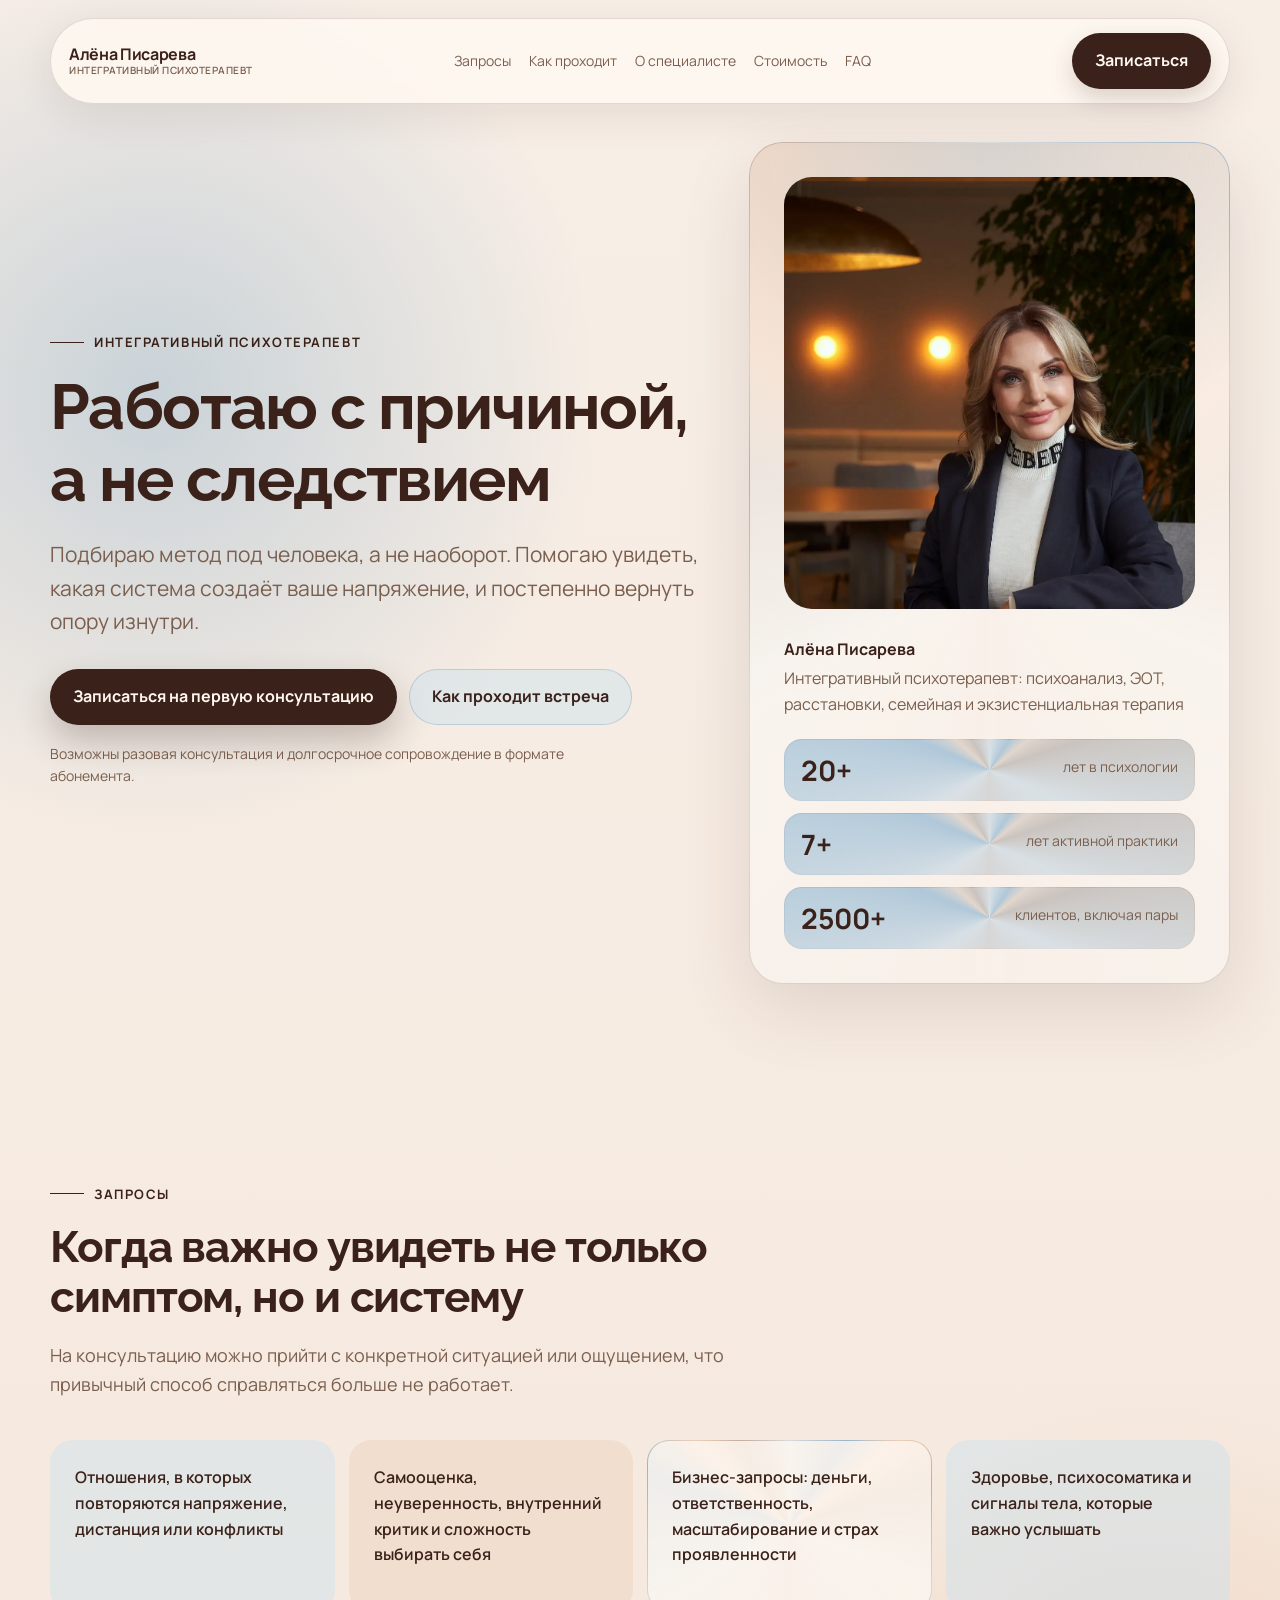
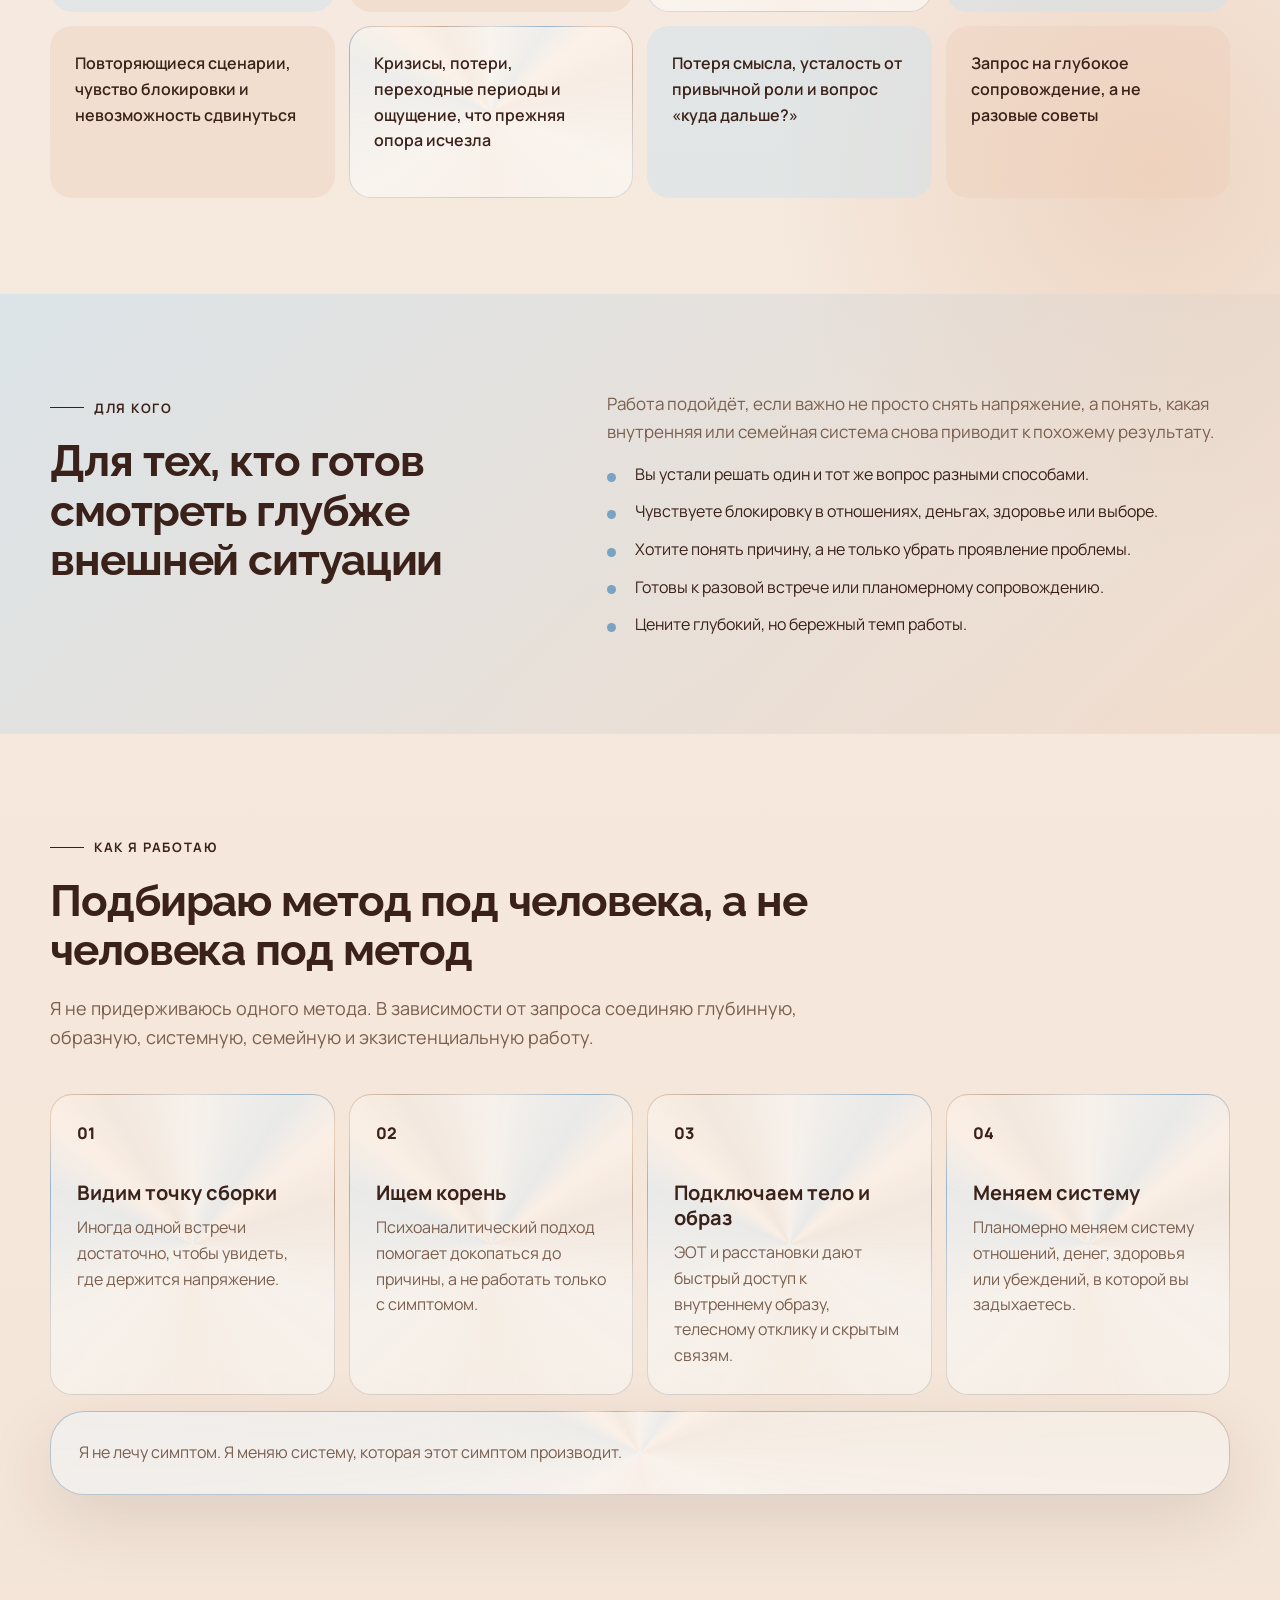
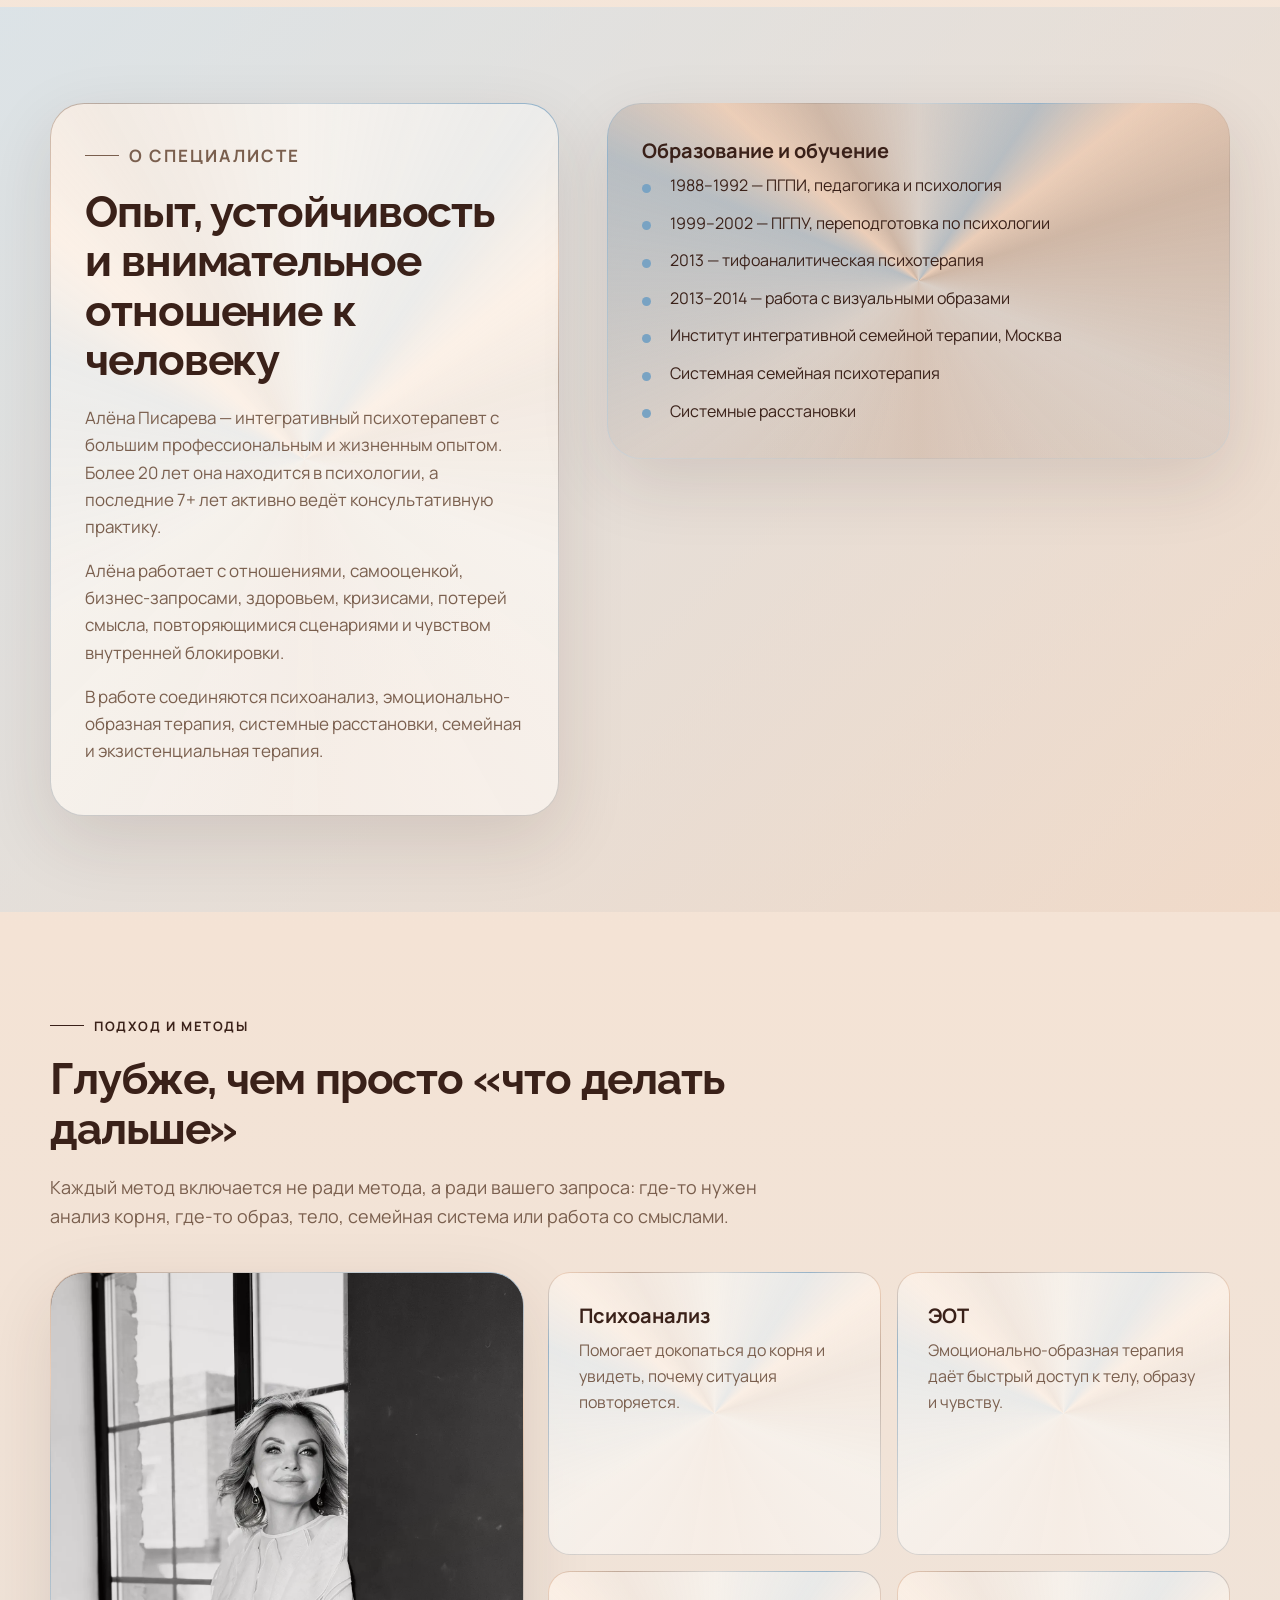
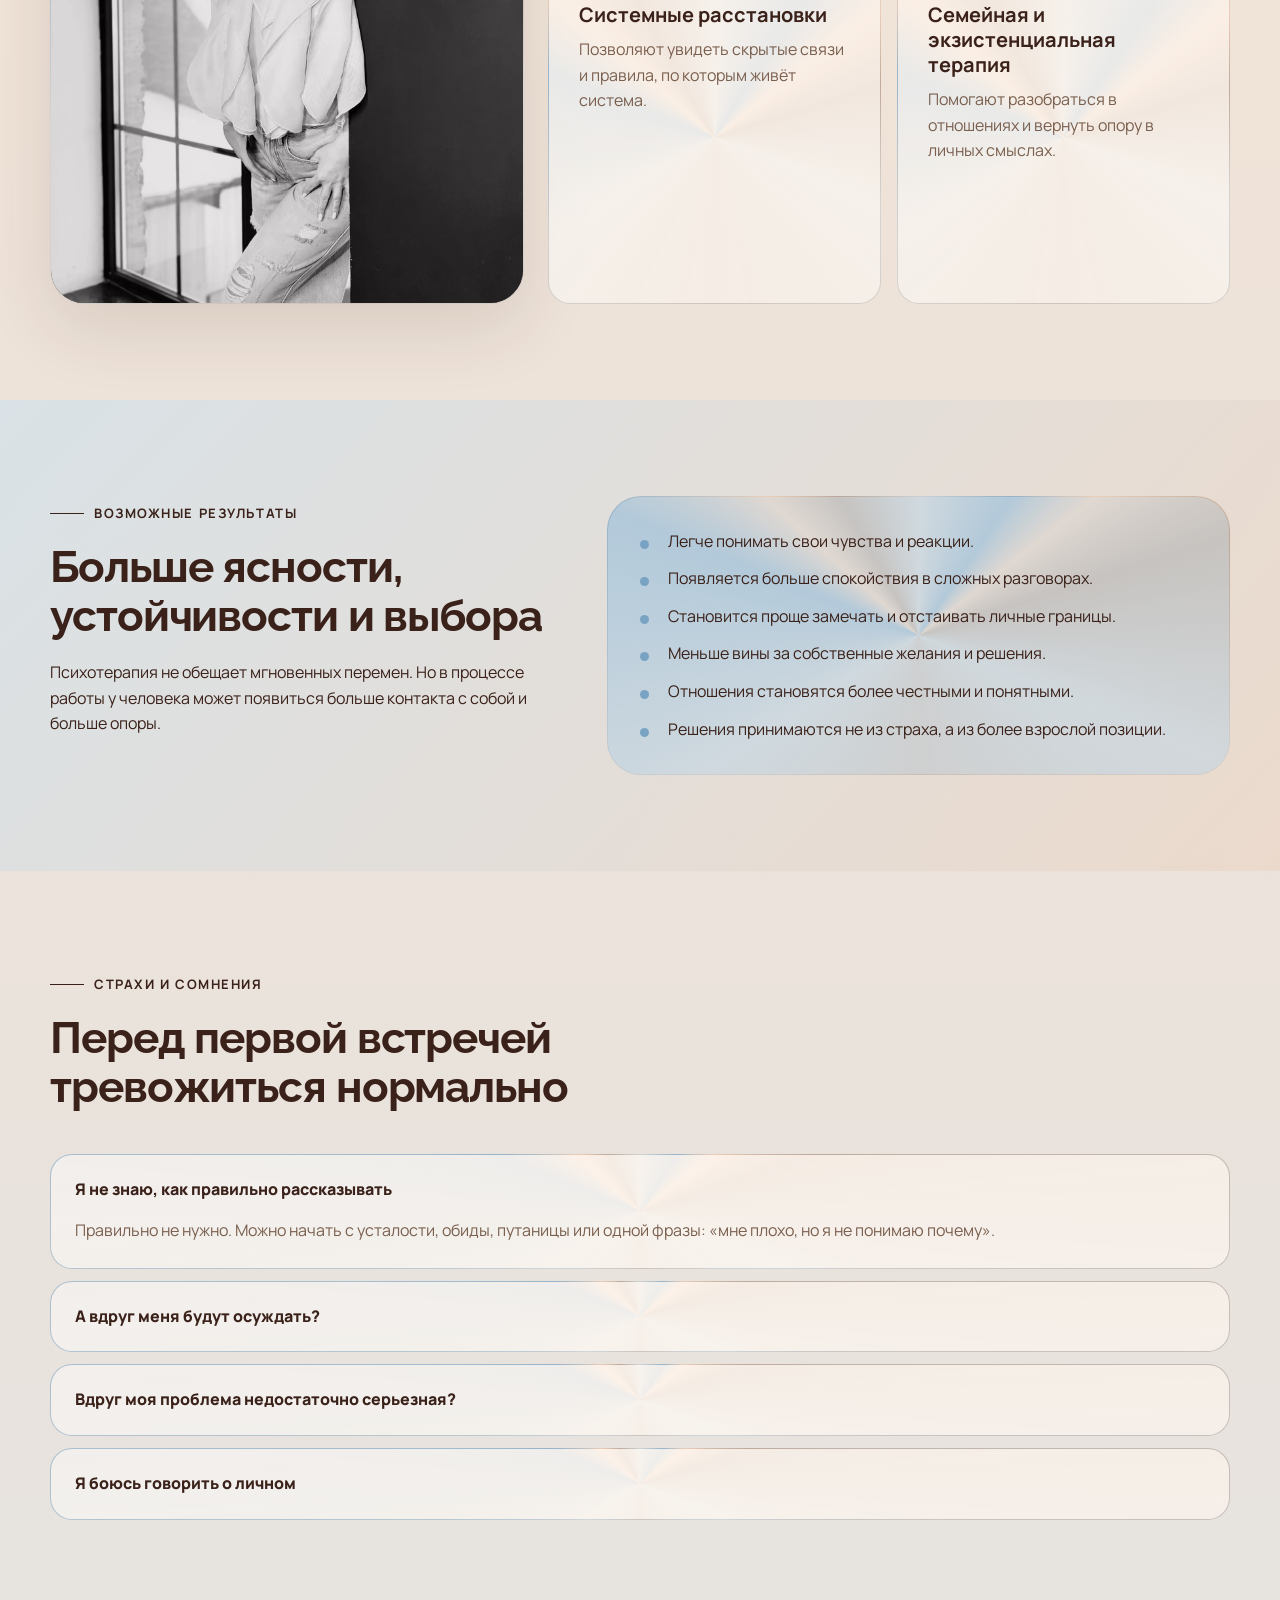
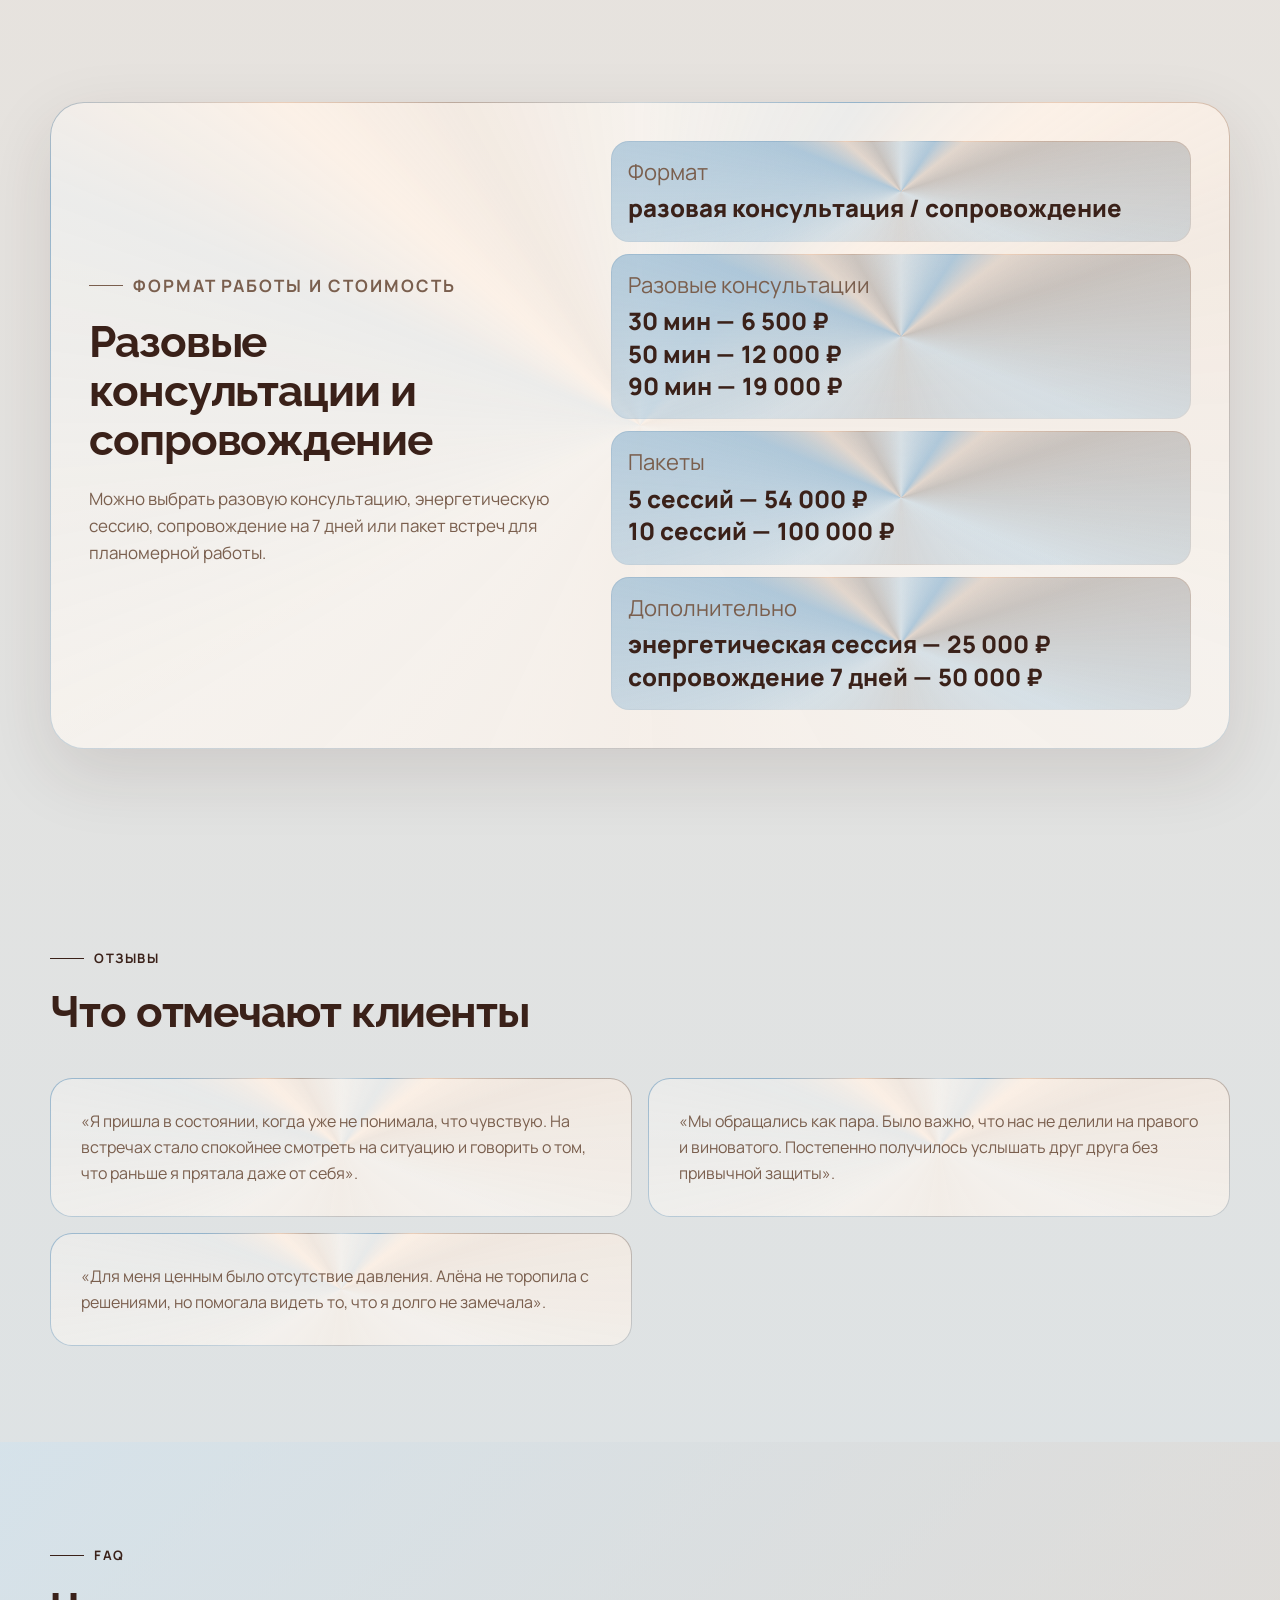
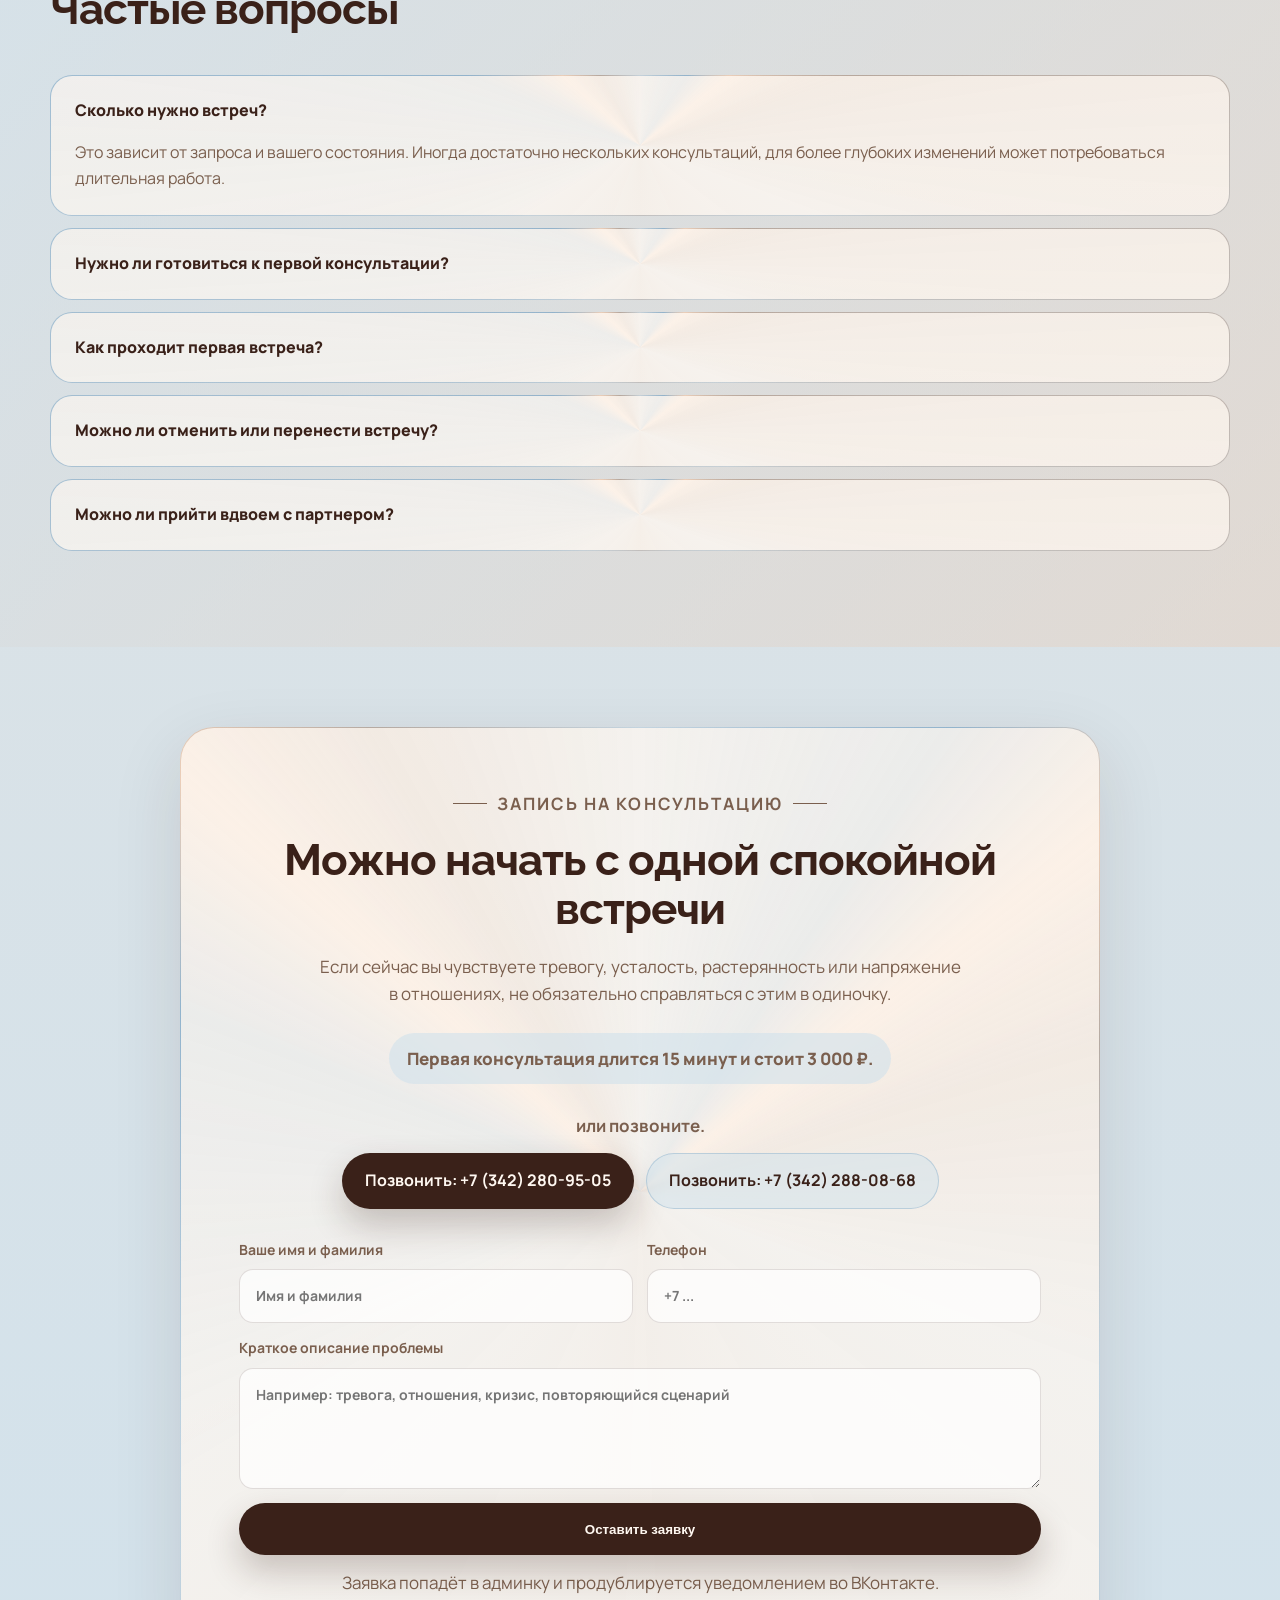
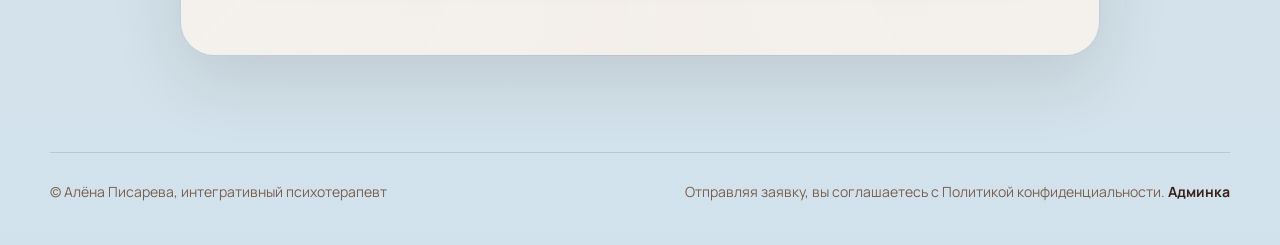
==== commit e400a2d5: "3-я версия финальная на 1 этапе Открывает лендинг по ссылке на доменное имя, возможность заполнения " ====
--- a/index.html
+++ b/index.html
@@ -384,7 +384,7 @@
             <textarea name="message" rows="4" placeholder="Например: тревога, отношения, кризис, повторяющийся сценарий"></textarea>
           </label>
           <button class="button button-primary" type="submit">Оставить заявку</button>
-          <p class="form-note" id="lead-form-status" aria-live="polite">Форма демонстрационная: заявка сохранится в админке, а после настройки хостинга отправит уведомление во ВКонтакте.</p>
+          <p class="form-note" id="lead-form-status" aria-live="polite">Заявка попадёт в админку и продублируется уведомлением во ВКонтакте.</p>
         </form>
       </div>
     </section>
@@ -392,7 +392,7 @@
 
   <footer class="footer">
     <p>© Алёна Писарева, интегративный психотерапевт</p>
-    <p>Отправляя заявку, вы соглашаетесь с Политикой конфиденциальности. <a href="admin.html">Демо-админка</a></p>
+    <p>Отправляя заявку, вы соглашаетесь с Политикой конфиденциальности. <a href="admin.php">Админка</a></p>
   </footer>
   <script src="app.js"></script>
 </body>
--- a/styles.css
+++ b/styles.css
@@ -959,7 +959,8 @@
 .admin-toolbar,
 .admin-note,
 .admin-lead-card,
-.admin-empty {
+.admin-empty,
+.admin-login {
   --block-bg: rgba(255, 250, 244, 0.78);
   border: 1px solid transparent;
   border-radius: var(--radius-md);
@@ -987,16 +988,71 @@
 }
 
 .admin-toolbar h2,
-.admin-note h2 {
+.admin-note h2,
+.admin-login h2 {
   margin-bottom: 8px;
   font-size: clamp(24px, 2.8vw, 34px);
 }
 
 .admin-toolbar p,
 .admin-note p,
-.admin-empty {
+.admin-empty,
+.admin-login p {
   margin-bottom: 0;
   color: var(--muted);
+}
+
+.admin-login,
+.admin-empty,
+.admin-note {
+  padding: 24px;
+}
+
+.admin-login {
+  max-width: 560px;
+}
+
+.admin-login-form,
+.admin-lead-form {
+  display: grid;
+  gap: 14px;
+  margin-top: 18px;
+}
+
+.admin-error {
+  margin-top: 16px;
+  padding: 12px 14px;
+  border: 1px solid rgba(139, 47, 47, 0.22);
+  border-radius: var(--radius-sm);
+  color: #8b2f2f;
+  background: rgba(139, 47, 47, 0.08);
+  font-weight: 800;
+}
+
+.password-field {
+  display: grid;
+  grid-template-columns: minmax(0, 1fr) auto;
+  gap: 8px;
+}
+
+.password-field input {
+  min-width: 0;
+}
+
+.password-toggle {
+  border: 1px solid var(--line);
+  border-radius: var(--radius-sm);
+  padding: 0 14px;
+  color: var(--accent-dark);
+  background: rgba(210, 226, 236, 0.56);
+  font: inherit;
+  font-size: 14px;
+  font-weight: 800;
+  cursor: pointer;
+}
+
+.password-toggle:hover {
+  border-color: rgba(58, 33, 25, 0.26);
 }
 
 .admin-leads {
@@ -1107,11 +1163,6 @@
   color: var(--accent-dark);
 }
 
-.admin-empty,
-.admin-note {
-  padding: 24px;
-}
-
 @media (max-width: 980px) {
   .nav {
     display: none;
